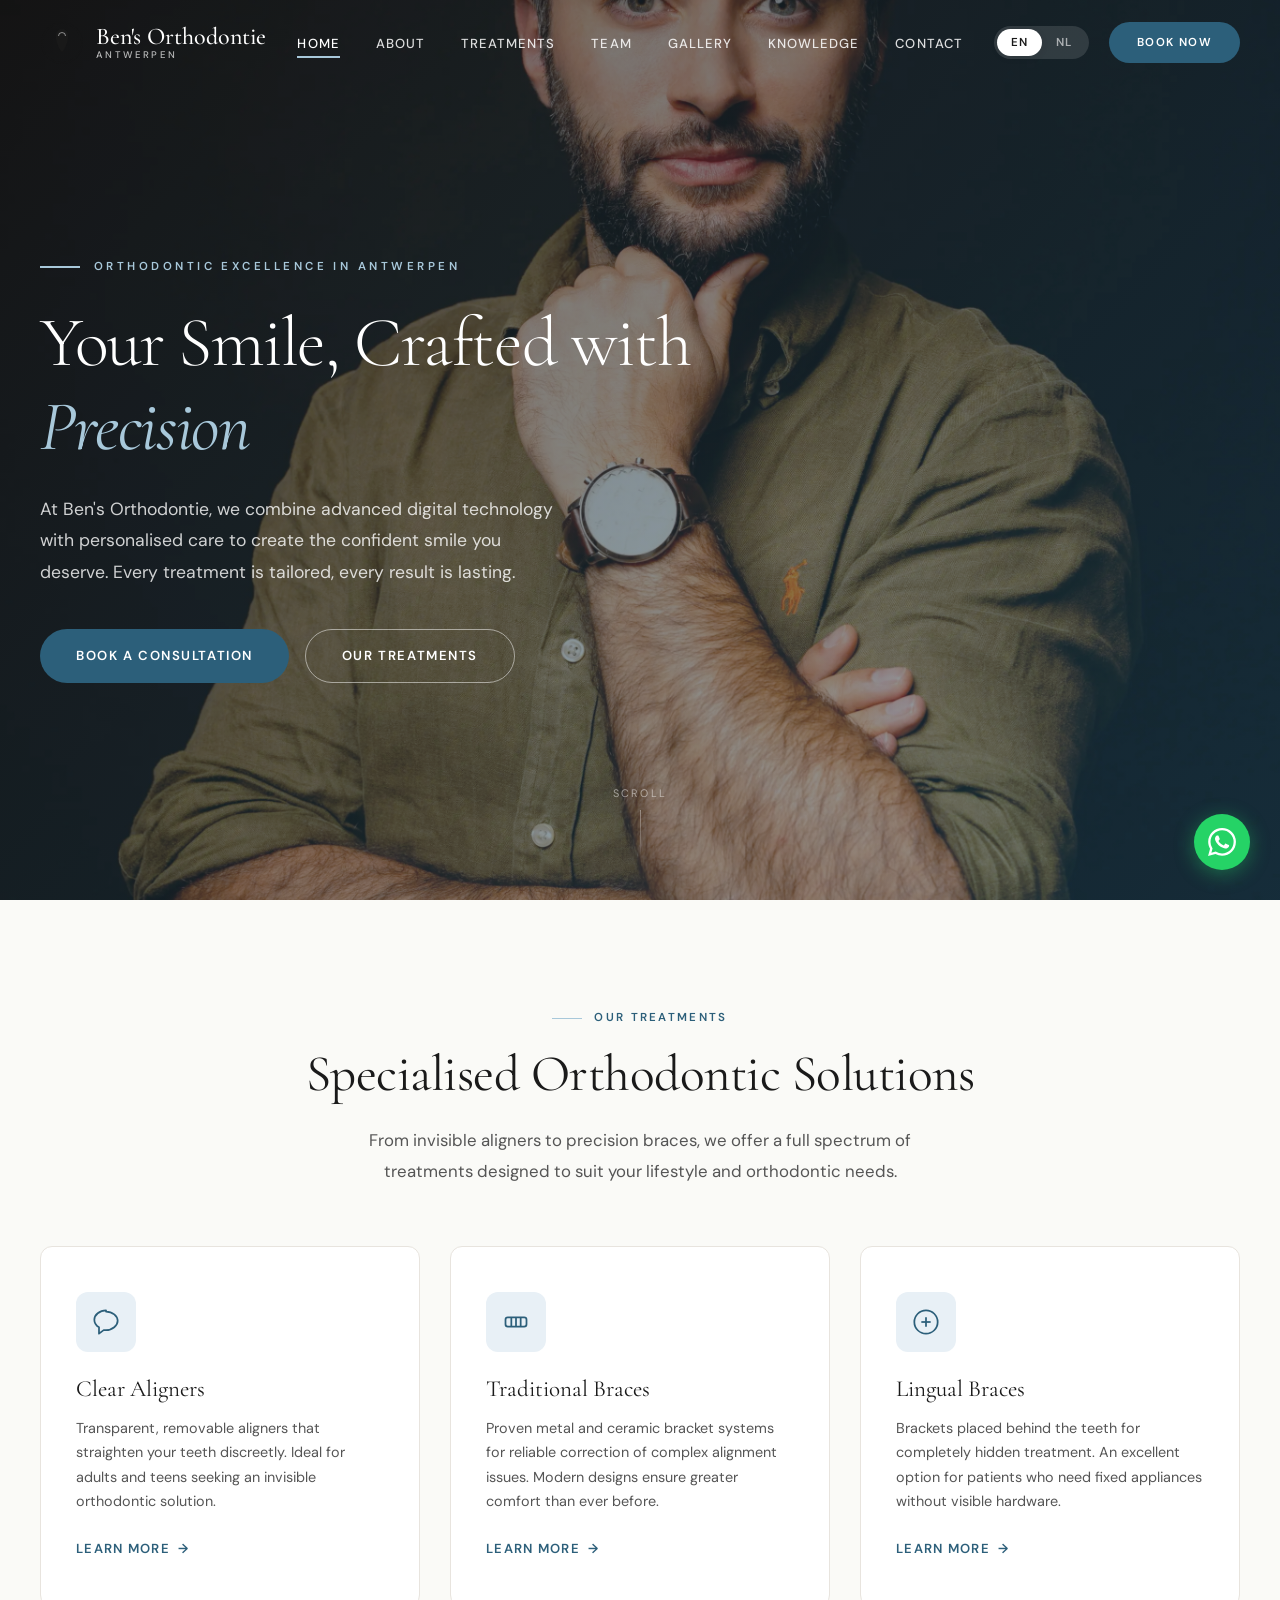
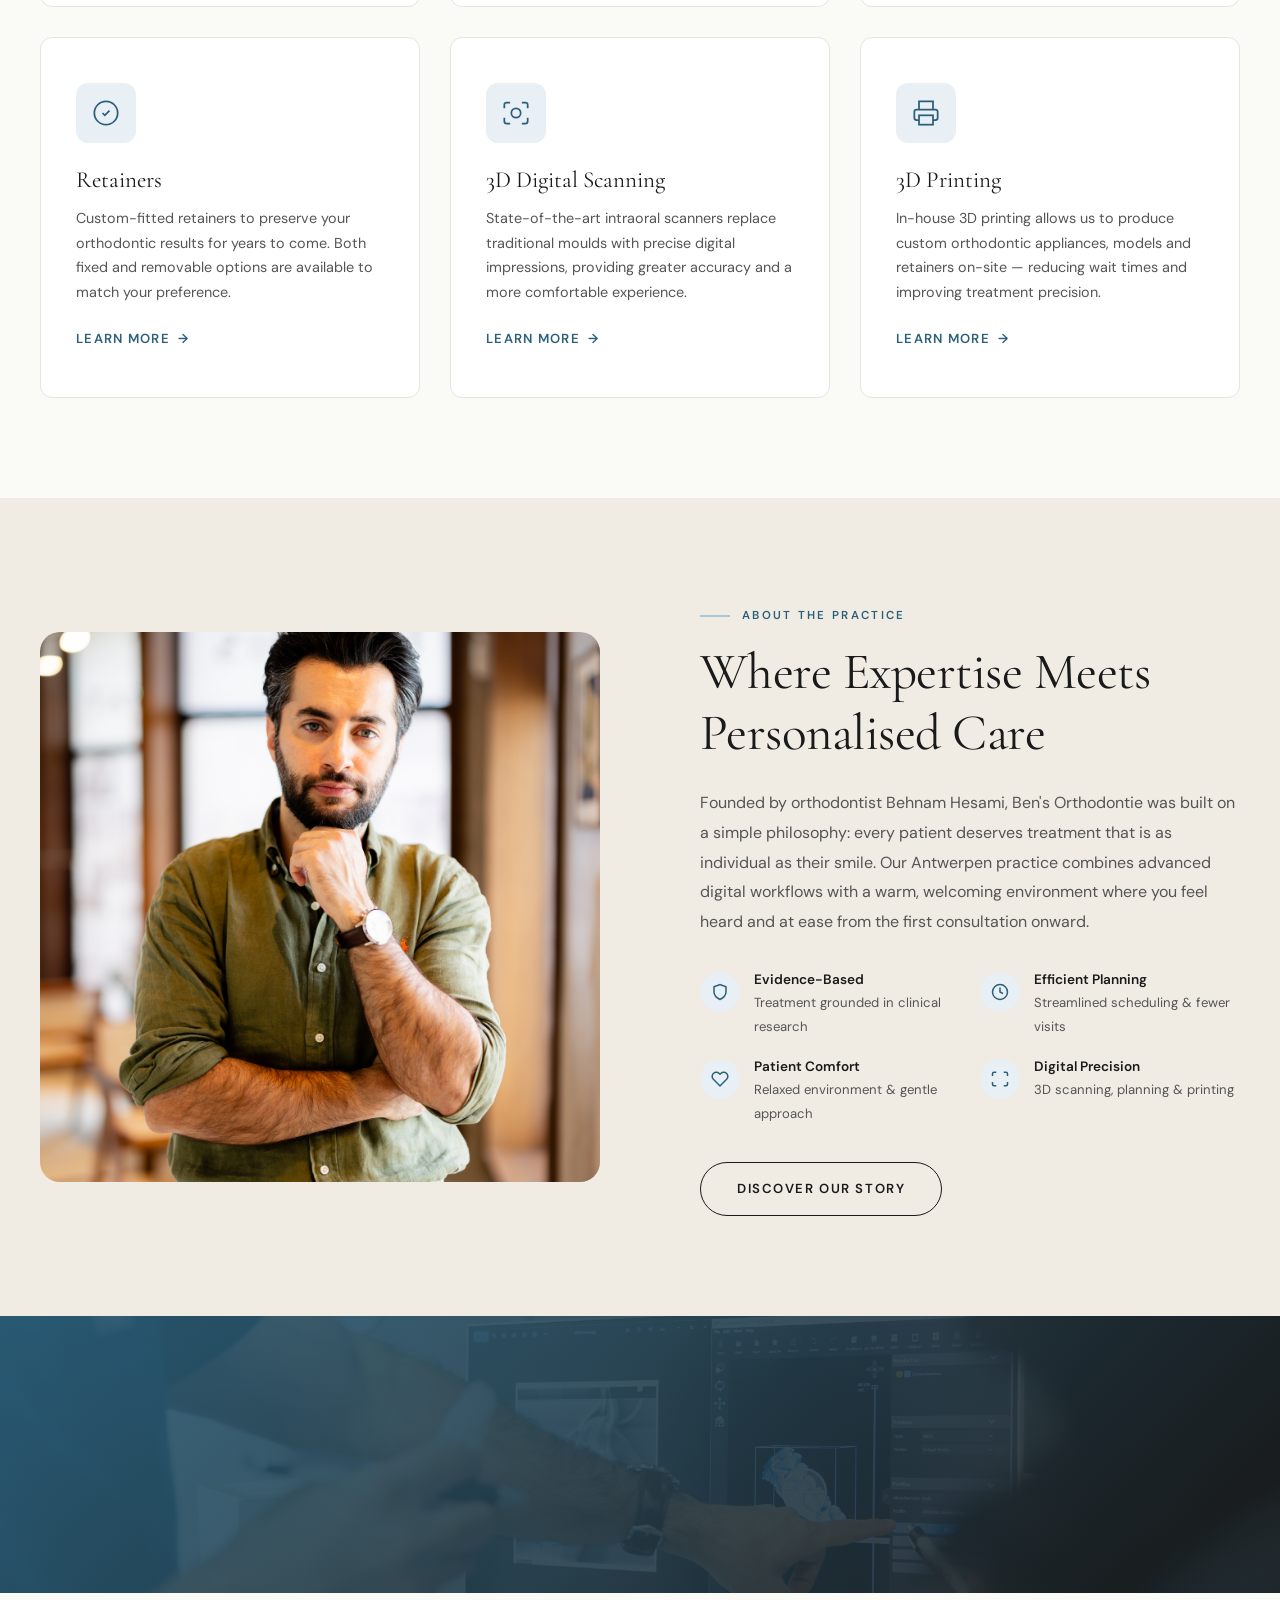
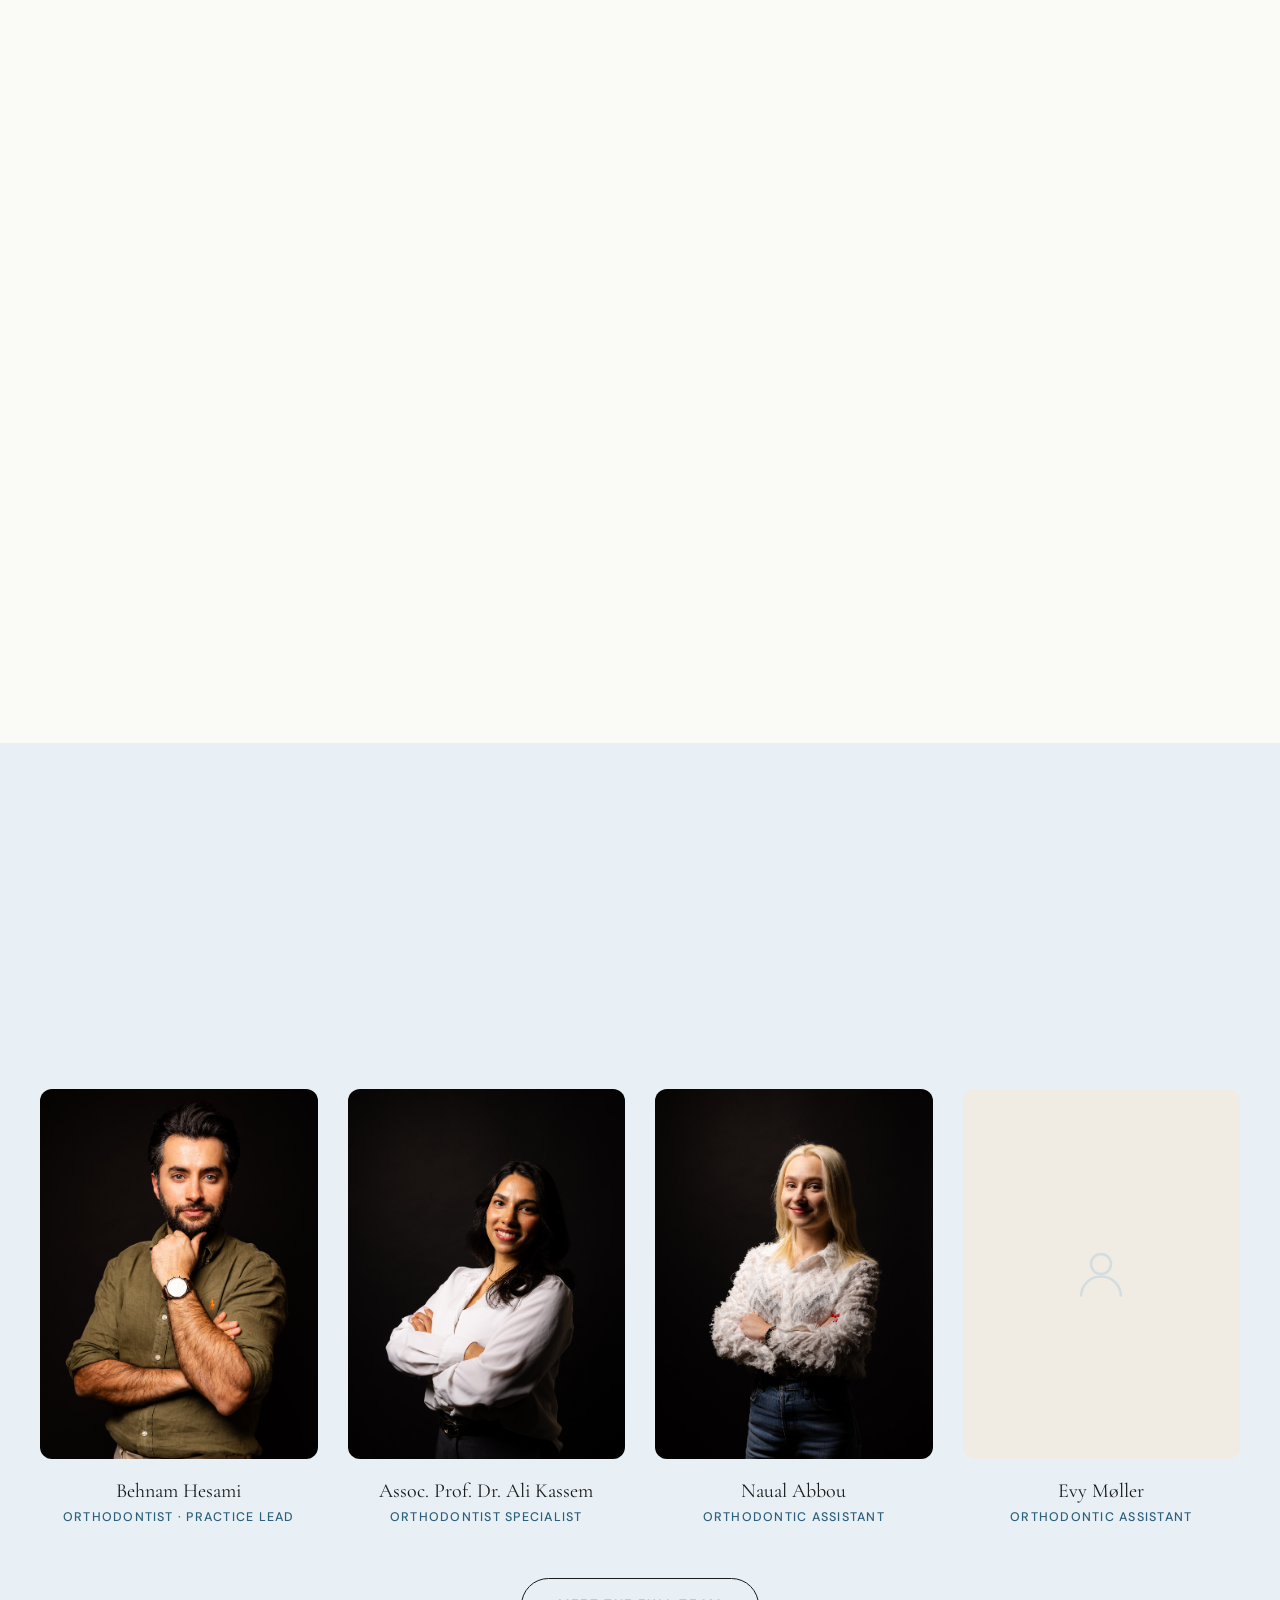
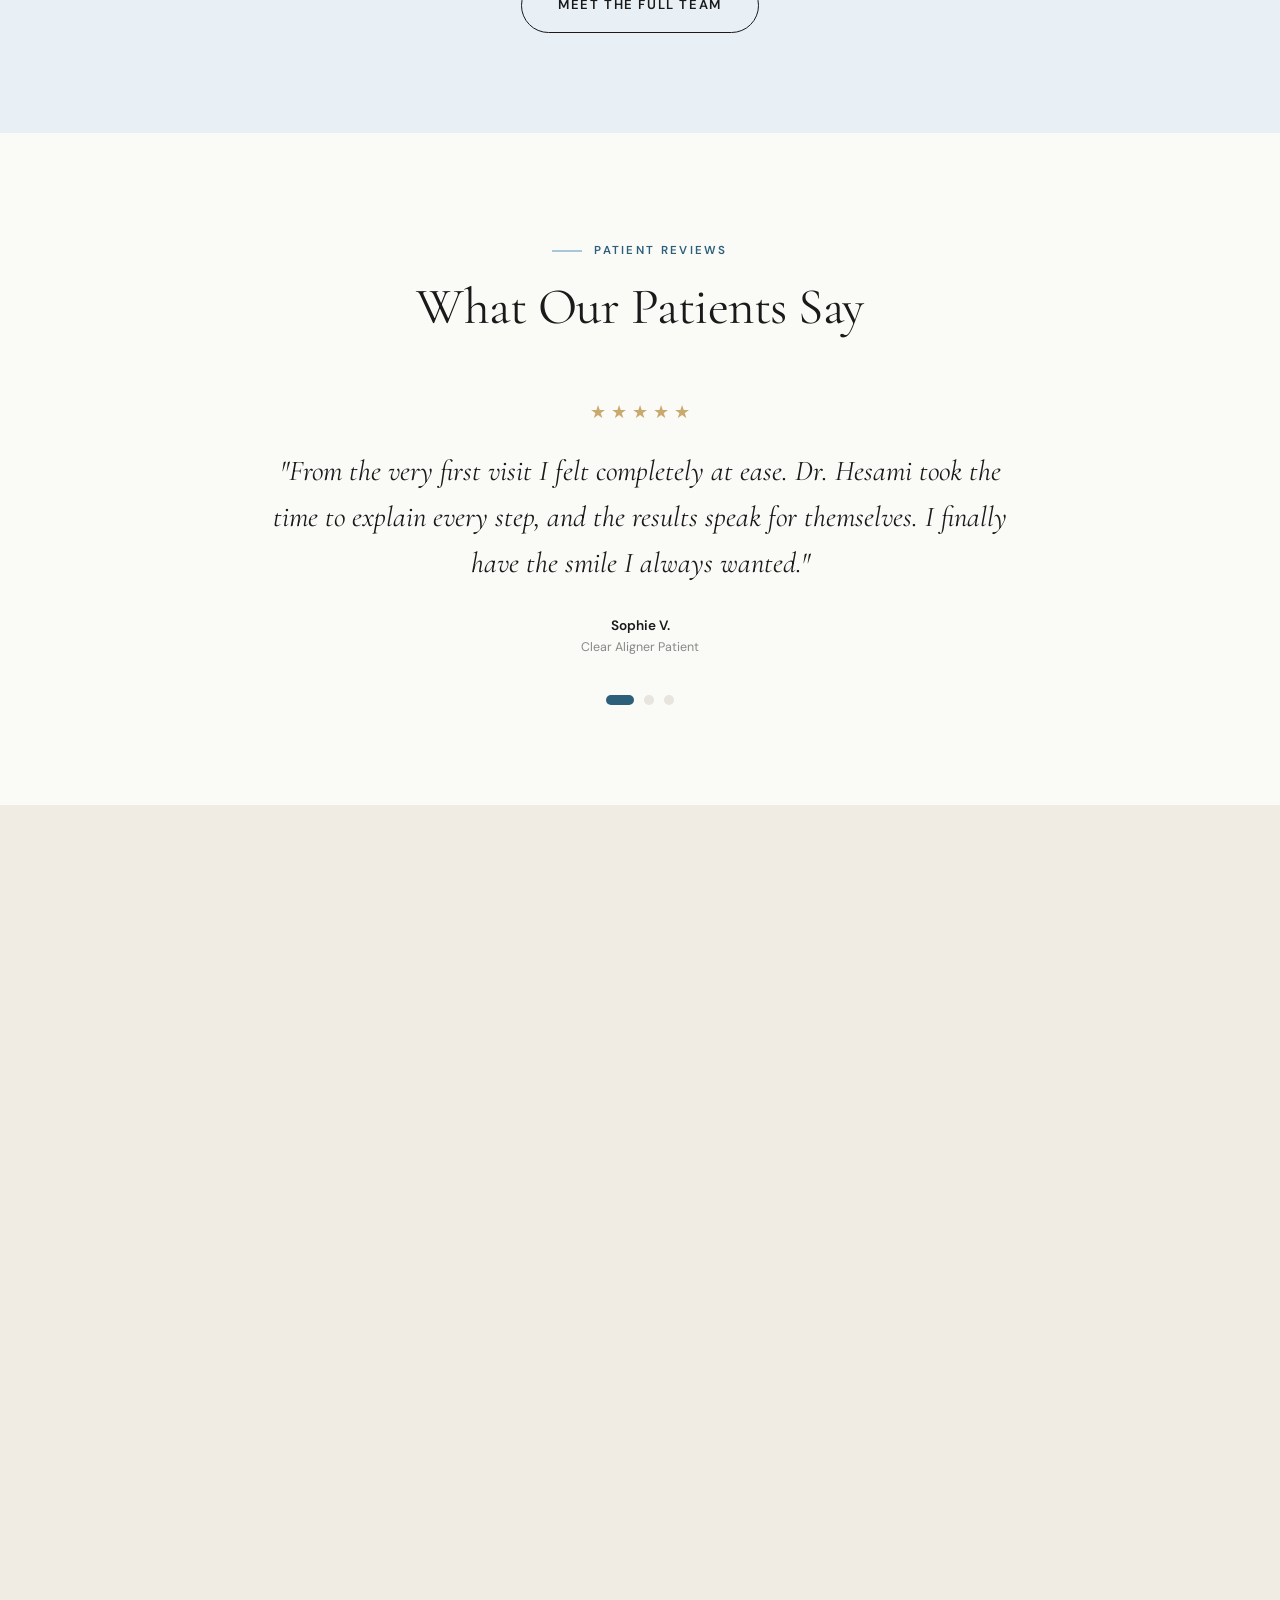
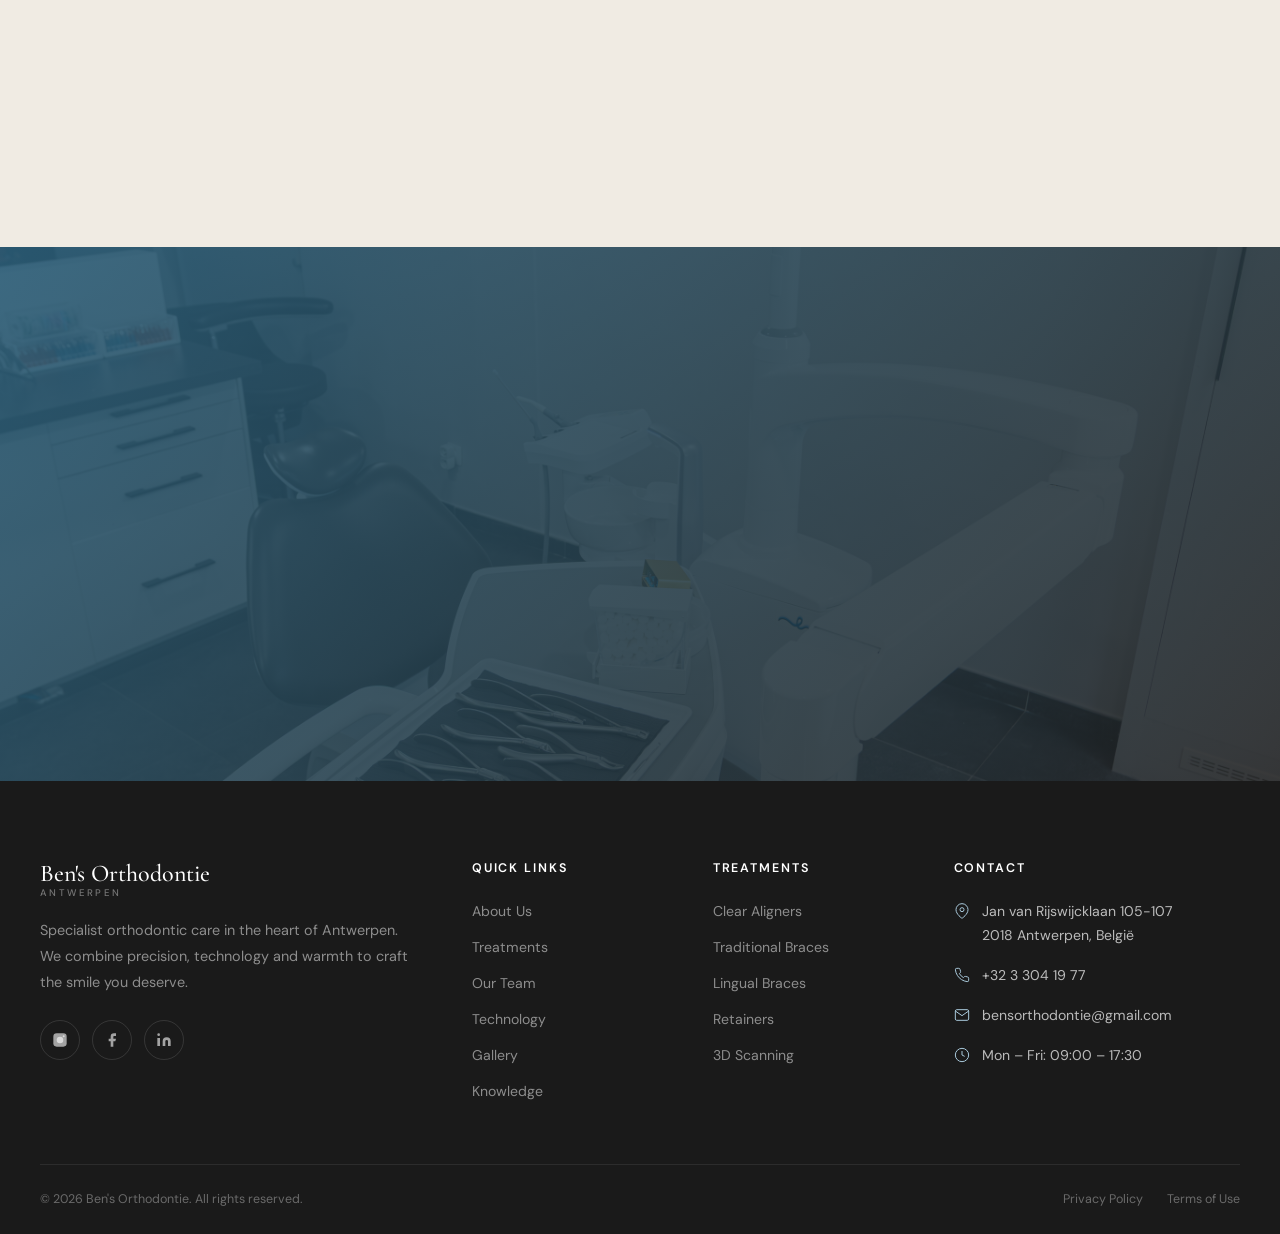
==== index.html @ d79e14c7 "Initial commit: Ben's Orthodontie complete website - 12-page bilingual (EN/NL) orthodontic practice " ====
<!DOCTYPE html>
<html lang="en">
<head>
  <meta charset="UTF-8">
  <meta name="viewport" content="width=device-width, initial-scale=1.0">
  <title>Ben's Orthodontie — Specialist Orthodontic Care in Antwerpen</title>
  <meta name="description" content="Ben's Orthodontie offers expert orthodontic treatment in Antwerpen. Clear aligners, braces, 3D scanning and more by Dr. Behnam Hesami and team.">
  <link rel="stylesheet" href="css/style.css">
  <link rel="icon" type="image/svg+xml" href="data:image/svg+xml,<svg xmlns='http://www.w3.org/2000/svg' viewBox='0 0 32 32'><circle cx='16' cy='16' r='15' fill='%232C5F7A'/><text x='16' y='21' text-anchor='middle' font-size='16' font-family='serif' fill='white'>B</text></svg>">
  <script src="https://identity.netlify.com/v1/netlify-identity-widget.js"></script>
</head>
<body>

  <!-- ═══ NAVIGATION ═══ -->
  <nav class="navbar">
    <div class="container">
      <a href="index.html" class="logo">
        <svg class="logo-icon" viewBox="0 0 44 44" fill="none" xmlns="http://www.w3.org/2000/svg">
          <circle cx="22" cy="22" r="20" stroke="currentColor" stroke-width="1.5" fill="none" opacity="0.3"/>
          <path d="M22 8c-3 0-5.5 2-6 5-.5 3 0 6 1 9s2.5 6 4 8c.3.5.7.7 1 .7s.7-.2 1-.7c1.5-2 3-5 4-8s1.5-6 1-9c-.5-3-3-5-6-5z" fill="currentColor" opacity="0.85"/>
          <path d="M18.5 15a3.5 3.5 0 017 0" stroke="white" stroke-width="1" fill="none" opacity="0.5"/>
        </svg>
        <div class="logo-text">
          <span class="logo-name">Ben's Orthodontie</span>
          <span class="logo-tagline">Antwerpen</span>
        </div>
      </a>

      <ul class="nav-menu">
        <li><a href="index.html" class="nav-link active"><span data-lang-en>Home</span><span data-lang-nl>Home</span></a></li>
        <li><a href="about.html" class="nav-link"><span data-lang-en>About</span><span data-lang-nl>Over Ons</span></a></li>
        <li class="nav-dropdown">
          <a href="treatments.html" class="nav-link dropdown-toggle"><span data-lang-en>Treatments</span><span data-lang-nl>Behandelingen</span></a>
          <div class="nav-dropdown-menu">
            <a href="clear-aligners.html"><span data-lang-en>Clear Aligners</span><span data-lang-nl>Onzichtbare Beugels</span></a>
            <a href="braces.html"><span data-lang-en>Traditional Braces</span><span data-lang-nl>Traditionele Beugels</span></a>
            <a href="treatments.html#retainers"><span data-lang-en>Retainers</span><span data-lang-nl>Retainers</span></a>
            <a href="technology.html"><span data-lang-en>3D Technology</span><span data-lang-nl>3D Technologie</span></a>
          </div>
        </li>
        <li><a href="team.html" class="nav-link"><span data-lang-en>Team</span><span data-lang-nl>Team</span></a></li>
        <li><a href="gallery.html" class="nav-link"><span data-lang-en>Gallery</span><span data-lang-nl>Galerij</span></a></li>
        <li><a href="blog.html" class="nav-link"><span data-lang-en>Knowledge</span><span data-lang-nl>Kennis</span></a></li>
        <li><a href="contact.html" class="nav-link"><span data-lang-en>Contact</span><span data-lang-nl>Contact</span></a></li>
      </ul>

      <div class="nav-actions">
        <div class="lang-switch">
          <button class="lang-btn active" data-lang="en">EN</button>
          <button class="lang-btn" data-lang="nl">NL</button>
        </div>
        <a href="contact.html" class="btn btn-primary nav-cta">
          <span data-lang-en>Book Now</span><span data-lang-nl>Afspraak</span>
        </a>
      </div>

      <button class="menu-toggle" aria-label="Menu">
        <span></span><span></span><span></span>
      </button>
    </div>
  </nav>

  <!-- ═══ HERO ═══ -->
  <section class="hero">
    <div class="hero-bg">
      <img data-photo="home-hero" src="images/hero-reception.jpg" alt="Ben's Orthodontie clinic reception in Antwerpen">
    </div>
    <div class="hero-overlay"></div>
    <div class="container">
      <div class="hero-content">
        <div class="hero-label">
          <span data-lang-en>Orthodontic Excellence in Antwerpen</span>
          <span data-lang-nl>Orthodontische Expertise in Antwerpen</span>
        </div>
        <h1>
          <span data-lang-en>Your Smile, Crafted with <em>Precision</em></span>
          <span data-lang-nl>Uw Glimlach, Vakkundig <em>Vormgegeven</em></span>
        </h1>
        <p class="hero-description">
          <span data-lang-en>At Ben's Orthodontie, we combine advanced digital technology with personalised care to create the confident smile you deserve. Every treatment is tailored, every result is lasting.</span>
          <span data-lang-nl>Bij Ben's Orthodontie combineren we geavanceerde digitale technologie met persoonlijke zorg om de zelfverzekerde glimlach te creëren die u verdient. Elke behandeling is op maat, elk resultaat is blijvend.</span>
        </p>
        <div class="hero-buttons">
          <a href="contact.html" class="btn btn-primary">
            <span data-lang-en>Book a Consultation</span><span data-lang-nl>Maak een Afspraak</span>
          </a>
          <a href="treatments.html" class="btn btn-outline-white">
            <span data-lang-en>Our Treatments</span><span data-lang-nl>Onze Behandelingen</span>
          </a>
        </div>
      </div>
    </div>
    <div class="hero-scroll">
      <span>Scroll</span>
      <div class="hero-scroll-line"></div>
    </div>
  </section>

  <!-- ═══ SERVICES OVERVIEW ═══ -->
  <section class="section">
    <div class="container">
      <div class="section-header reveal">
        <div class="section-label">
          <span data-lang-en>Our Treatments</span><span data-lang-nl>Onze Behandelingen</span>
        </div>
        <h2 class="section-title">
          <span data-lang-en>Specialised Orthodontic Solutions</span>
          <span data-lang-nl>Gespecialiseerde Orthodontische Oplossingen</span>
        </h2>
        <p class="section-subtitle">
          <span data-lang-en>From invisible aligners to precision braces, we offer a full spectrum of treatments designed to suit your lifestyle and orthodontic needs.</span>
          <span data-lang-nl>Van onzichtbare aligners tot precisiebeugels, wij bieden een volledig scala aan behandelingen die passen bij uw levensstijl en orthodontische behoeften.</span>
        </p>
      </div>

      <div class="services-grid">
        <!-- Service 1: Clear Aligners -->
        <a href="clear-aligners.html" class="service-card reveal stagger-1">
          <div class="service-icon">
            <svg viewBox="0 0 24 24"><path d="M12 2C6.48 2 2 6 2 10c0 2.5 1.5 5 4 6.5V22l4-3h2c5.52 0 10-4 10-8s-4.48-8-10-8z" stroke-linecap="round" stroke-linejoin="round"/></svg>
          </div>
          <h4><span data-lang-en>Clear Aligners</span><span data-lang-nl>Onzichtbare Beugels</span></h4>
          <p><span data-lang-en>Transparent, removable aligners that straighten your teeth discreetly. Ideal for adults and teens seeking an invisible orthodontic solution.</span><span data-lang-nl>Transparante, verwijderbare aligners die uw tanden discreet recht zetten. Ideaal voor volwassenen en tieners die een onzichtbare oplossing zoeken.</span></p>
          <span class="btn-link"><span data-lang-en>Learn More</span><span data-lang-nl>Meer Info</span></span>
        </a>

        <!-- Service 2: Traditional Braces -->
        <a href="braces.html" class="service-card reveal stagger-2">
          <div class="service-icon">
            <svg viewBox="0 0 24 24"><rect x="3" y="8" width="18" height="8" rx="2" stroke-linecap="round"/><line x1="8" y1="8" x2="8" y2="16"/><line x1="12" y1="8" x2="12" y2="16"/><line x1="16" y1="8" x2="16" y2="16"/></svg>
          </div>
          <h4><span data-lang-en>Traditional Braces</span><span data-lang-nl>Traditionele Beugels</span></h4>
          <p><span data-lang-en>Proven metal and ceramic bracket systems for reliable correction of complex alignment issues. Modern designs ensure greater comfort than ever before.</span><span data-lang-nl>Bewezen metalen en keramische bracketsystemen voor betrouwbare correctie van complexe standafwijkingen. Moderne ontwerpen zorgen voor meer comfort dan ooit.</span></p>
          <span class="btn-link"><span data-lang-en>Learn More</span><span data-lang-nl>Meer Info</span></span>
        </a>

        <!-- Service 3: Lingual Braces -->
        <div class="service-card reveal stagger-3">
          <div class="service-icon">
            <svg viewBox="0 0 24 24"><path d="M12 22c5.523 0 10-4.477 10-10S17.523 2 12 2 2 6.477 2 12s4.477 10 10 10z"/><path d="M8 12h8"/><path d="M12 8v8"/></svg>
          </div>
          <h4><span data-lang-en>Lingual Braces</span><span data-lang-nl>Linguale Beugels</span></h4>
          <p><span data-lang-en>Brackets placed behind the teeth for completely hidden treatment. An excellent option for patients who need fixed appliances without visible hardware.</span><span data-lang-nl>Brackets aan de binnenkant van de tanden voor een volledig onzichtbare behandeling. Een uitstekende optie voor patiënten die vaste apparatuur willen zonder zichtbare brackets.</span></p>
          <span class="btn-link"><span data-lang-en>Learn More</span><span data-lang-nl>Meer Info</span></span>
        </div>

        <!-- Service 4: Retainers -->
        <div class="service-card reveal stagger-4">
          <div class="service-icon">
            <svg viewBox="0 0 24 24"><path d="M9 12l2 2 4-4"/><circle cx="12" cy="12" r="10"/></svg>
          </div>
          <h4><span data-lang-en>Retainers</span><span data-lang-nl>Retainers</span></h4>
          <p><span data-lang-en>Custom-fitted retainers to preserve your orthodontic results for years to come. Both fixed and removable options are available to match your preference.</span><span data-lang-nl>Op maat gemaakte retainers om uw orthodontische resultaten jarenlang te behouden. Zowel vaste als verwijderbare opties zijn beschikbaar naar uw voorkeur.</span></p>
          <span class="btn-link"><span data-lang-en>Learn More</span><span data-lang-nl>Meer Info</span></span>
        </div>

        <!-- Service 5: 3D Scanning -->
        <a href="technology.html" class="service-card reveal stagger-5">
          <div class="service-icon">
            <svg viewBox="0 0 24 24"><path d="M2 8V5a2 2 0 012-2h3"/><path d="M17 3h3a2 2 0 012 2v3"/><path d="M22 16v3a2 2 0 01-2 2h-3"/><path d="M7 21H4a2 2 0 01-2-2v-3"/><circle cx="12" cy="12" r="4"/></svg>
          </div>
          <h4><span data-lang-en>3D Digital Scanning</span><span data-lang-nl>3D Digitaal Scannen</span></h4>
          <p><span data-lang-en>State-of-the-art intraoral scanners replace traditional moulds with precise digital impressions, providing greater accuracy and a more comfortable experience.</span><span data-lang-nl>Geavanceerde intraorale scanners vervangen traditionele afdrukken door nauwkeurige digitale scans, met meer precisie en een comfortabelere ervaring.</span></p>
          <span class="btn-link"><span data-lang-en>Learn More</span><span data-lang-nl>Meer Info</span></span>
        </a>

        <!-- Service 6: 3D Printing -->
        <a href="technology.html" class="service-card reveal stagger-6">
          <div class="service-icon">
            <svg viewBox="0 0 24 24"><path d="M6 9V2h12v7"/><path d="M6 18H4a2 2 0 01-2-2v-5a2 2 0 012-2h16a2 2 0 012 2v5a2 2 0 01-2 2h-2"/><rect x="6" y="14" width="12" height="8"/></svg>
          </div>
          <h4><span data-lang-en>3D Printing</span><span data-lang-nl>3D Printen</span></h4>
          <p><span data-lang-en>In-house 3D printing allows us to produce custom orthodontic appliances, models and retainers on-site — reducing wait times and improving treatment precision.</span><span data-lang-nl>Met onze eigen 3D-printer produceren wij op maat gemaakte orthodontische apparaten, modellen en retainers ter plaatse — kortere wachttijden en hogere behandelprecisie.</span></p>
          <span class="btn-link"><span data-lang-en>Learn More</span><span data-lang-nl>Meer Info</span></span>
        </a>
      </div>
    </div>
  </section>

  <!-- ═══ ABOUT PREVIEW ═══ -->
  <section class="section section-cream">
    <div class="container">
      <div class="section-split">
        <div class="about-image reveal-left">
          <img src="images/doctor-portrait-clinic.jpg" alt="Dr. Behnam Hesami at Ben's Orthodontie Antwerpen">
          <div class="about-image-accent"></div>
        </div>
        <div class="about-content reveal-right">
          <div class="section-label">
            <span data-lang-en>About the Practice</span><span data-lang-nl>Over de Praktijk</span>
          </div>
          <h2>
            <span data-lang-en>Where Expertise Meets Personalised Care</span>
            <span data-lang-nl>Waar Expertise Samengaat met Persoonlijke Zorg</span>
          </h2>
          <p>
            <span data-lang-en>Founded by orthodontist Behnam Hesami, Ben's Orthodontie was built on a simple philosophy: every patient deserves treatment that is as individual as their smile. Our Antwerpen practice combines advanced digital workflows with a warm, welcoming environment where you feel heard and at ease from the first consultation onward.</span>
            <span data-lang-nl>Opgericht door orthodontist Behnam Hesami, is Ben's Orthodontie gebouwd op een eenvoudige filosofie: elke patiënt verdient een behandeling die net zo uniek is als zijn of haar glimlach. Onze praktijk in Antwerpen combineert geavanceerde digitale workflows met een warme, gastvrije omgeving waar u zich gehoord en op uw gemak voelt vanaf het eerste consult.</span>
          </p>
          <div class="about-features">
            <div class="about-feature">
              <div class="about-feature-icon">
                <svg viewBox="0 0 24 24"><path d="M12 22s8-4 8-10V5l-8-3-8 3v7c0 6 8 10 8 10z"/></svg>
              </div>
              <div>
                <h5><span data-lang-en>Evidence-Based</span><span data-lang-nl>Wetenschappelijk</span></h5>
                <p><span data-lang-en>Treatment grounded in clinical research</span><span data-lang-nl>Behandeling gebaseerd op klinisch onderzoek</span></p>
              </div>
            </div>
            <div class="about-feature">
              <div class="about-feature-icon">
                <svg viewBox="0 0 24 24"><circle cx="12" cy="12" r="10"/><path d="M12 6v6l4 2"/></svg>
              </div>
              <div>
                <h5><span data-lang-en>Efficient Planning</span><span data-lang-nl>Efficiënte Planning</span></h5>
                <p><span data-lang-en>Streamlined scheduling & fewer visits</span><span data-lang-nl>Gestroomlijnde planning & minder bezoeken</span></p>
              </div>
            </div>
            <div class="about-feature">
              <div class="about-feature-icon">
                <svg viewBox="0 0 24 24"><path d="M20.84 4.61a5.5 5.5 0 00-7.78 0L12 5.67l-1.06-1.06a5.5 5.5 0 00-7.78 7.78l1.06 1.06L12 21.23l7.78-7.78 1.06-1.06a5.5 5.5 0 000-7.78z"/></svg>
              </div>
              <div>
                <h5><span data-lang-en>Patient Comfort</span><span data-lang-nl>Patiëntcomfort</span></h5>
                <p><span data-lang-en>Relaxed environment & gentle approach</span><span data-lang-nl>Ontspannen omgeving & zachte aanpak</span></p>
              </div>
            </div>
            <div class="about-feature">
              <div class="about-feature-icon">
                <svg viewBox="0 0 24 24"><path d="M2 8V5a2 2 0 012-2h3"/><path d="M17 3h3a2 2 0 012 2v3"/><path d="M22 16v3a2 2 0 01-2 2h-3"/><path d="M7 21H4a2 2 0 01-2-2v-3"/></svg>
              </div>
              <div>
                <h5><span data-lang-en>Digital Precision</span><span data-lang-nl>Digitale Precisie</span></h5>
                <p><span data-lang-en>3D scanning, planning & printing</span><span data-lang-nl>3D-scanning, planning & printen</span></p>
              </div>
            </div>
          </div>
          <a href="about.html" class="btn btn-secondary">
            <span data-lang-en>Discover Our Story</span><span data-lang-nl>Ontdek Ons Verhaal</span>
          </a>
        </div>
      </div>
    </div>
  </section>

  <!-- ═══ STATS ═══ -->
  <section class="stats-section">
    <div class="stats-bg">
      <img data-photo="home-service-5" src="images/doctor-consulting.jpg" alt="Dr. Hesami consulting with patient">
    </div>
    <div class="stats-overlay"></div>
    <div class="container">
      <div class="stats-grid">
        <div class="stat-item reveal stagger-1">
          <div class="stat-number" data-target="2500" data-suffix="+">0</div>
          <div class="stat-label"><span data-lang-en>Smiles Transformed</span><span data-lang-nl>Glimlachen Getransformeerd</span></div>
        </div>
        <div class="stat-item reveal stagger-2">
          <div class="stat-number" data-target="12" data-suffix="+">0</div>
          <div class="stat-label"><span data-lang-en>Years of Experience</span><span data-lang-nl>Jaar Ervaring</span></div>
        </div>
        <div class="stat-item reveal stagger-3">
          <div class="stat-number" data-target="3">0</div>
          <div class="stat-label"><span data-lang-en>Dedicated Specialists</span><span data-lang-nl>Toegewijde Specialisten</span></div>
        </div>
        <div class="stat-item reveal stagger-4">
          <div class="stat-number" data-target="98" data-suffix="%">0</div>
          <div class="stat-label"><span data-lang-en>Patient Satisfaction</span><span data-lang-nl>Patiënttevredenheid</span></div>
        </div>
      </div>
    </div>
  </section>

  <!-- ═══ TECHNOLOGY PREVIEW ═══ -->
  <section class="section">
    <div class="container">
      <div class="section-split reverse">
        <div class="about-image reveal-right">
          <img data-photo="home-service-6" src="images/equipment-lab.jpg" alt="Advanced orthodontic technology at Ben's Orthodontie">
        </div>
        <div class="about-content reveal-left">
          <div class="section-label">
            <span data-lang-en>Advanced Technology</span><span data-lang-nl>Geavanceerde Technologie</span>
          </div>
          <h2>
            <span data-lang-en>Digital Orthodontics at the Forefront</span>
            <span data-lang-nl>Digitale Orthodontie aan de Voorhoede</span>
          </h2>
          <p>
            <span data-lang-en>Our practice is equipped with the latest in digital orthodontic technology. From high-resolution 3D intraoral scanners that eliminate the need for traditional moulds, to in-house 3D printers that produce custom aligners and appliances — we leverage innovation at every stage of your treatment journey.</span>
            <span data-lang-nl>Onze praktijk is uitgerust met de nieuwste digitale orthodontische technologie. Van hoge-resolutie 3D intraorale scanners die traditionele afdrukken overbodig maken, tot onze eigen 3D-printers die op maat gemaakte aligners en apparaten produceren — wij zetten innovatie in bij elke stap van uw behandeltraject.</span>
          </p>
          <p>
            <span data-lang-en>Digital treatment planning allows us to simulate your results before treatment begins, so you can visualise your future smile with confidence.</span>
            <span data-lang-nl>Digitale behandelplanning stelt ons in staat om uw resultaten te simuleren voordat de behandeling begint, zodat u uw toekomstige glimlach met vertrouwen kunt visualiseren.</span>
          </p>
          <a href="technology.html" class="btn btn-secondary" style="margin-top: 20px;">
            <span data-lang-en>Explore Our Technology</span><span data-lang-nl>Ontdek Onze Technologie</span>
          </a>
        </div>
      </div>
    </div>
  </section>

  <!-- ═══ TEAM PREVIEW ═══ -->
  <section class="section section-blue">
    <div class="container">
      <div class="section-header reveal">
        <div class="section-label">
          <span data-lang-en>Our Team</span><span data-lang-nl>Ons Team</span>
        </div>
        <h2 class="section-title">
          <span data-lang-en>The Faces Behind Your Smile</span>
          <span data-lang-nl>De Gezichten Achter Uw Glimlach</span>
        </h2>
        <p class="section-subtitle">
          <span data-lang-en>A dedicated team of orthodontic professionals committed to delivering the highest standard of care in a warm, welcoming setting.</span>
          <span data-lang-nl>Een toegewijd team van orthodontische professionals dat zich inzet voor de hoogste zorgstandaard in een warme, gastvrije omgeving.</span>
        </p>
      </div>

      <div class="team-grid">
        <div class="team-card reveal stagger-1">
          <div class="team-card-image">
            <img data-photo="home-about" src="images/doctor-portrait-studio.jpg" alt="Dr. Behnam Hesami - Orthodontist">
            <div class="team-card-overlay"></div>
          </div>
          <h4>Behnam Hesami</h4>
          <div class="team-role"><span data-lang-en>Orthodontist · Practice Lead</span><span data-lang-nl>Orthodontist · Praktijkleider</span></div>
        </div>

        <div class="team-card reveal stagger-2">
          <div class="team-card-image">
            <img data-photo="home-team-3" src="images/team-member-1.jpg" alt="Assoc. Prof. Dr. Ali Kassem - Orthodontist Specialist">
            <div class="team-card-overlay"></div>
          </div>
          <h4>Assoc. Prof. Dr. Ali Kassem</h4>
          <div class="team-role"><span data-lang-en>Orthodontist Specialist</span><span data-lang-nl>Orthodontist Specialist</span></div>
        </div>

        <div class="team-card reveal stagger-3">
          <div class="team-card-image">
            <img data-photo="home-team-4" src="images/team-member-2.jpg" alt="Naual Abbou - Orthodontic Assistant">
            <div class="team-card-overlay"></div>
          </div>
          <h4>Naual Abbou</h4>
          <div class="team-role"><span data-lang-en>Orthodontic Assistant</span><span data-lang-nl>Orthodontie-assistente</span></div>
        </div>

        <div class="team-card reveal stagger-4">
          <div class="team-card-image" style="background: var(--bg-cream); display: flex; align-items: center; justify-content: center;">
            <svg viewBox="0 0 24 24" fill="none" stroke="var(--accent-blue)" stroke-width="1" style="width: 60px; height: 60px; opacity: 0.4;"><circle cx="12" cy="8" r="4"/><path d="M20 21a8 8 0 00-16 0"/></svg>
            <div class="team-card-overlay"></div>
          </div>
          <h4>Evy Møller</h4>
          <div class="team-role"><span data-lang-en>Orthodontic Assistant</span><span data-lang-nl>Orthodontie-assistente</span></div>
        </div>
      </div>

      <div style="text-align: center; margin-top: 50px;" class="reveal">
        <a href="team.html" class="btn btn-secondary">
          <span data-lang-en>Meet the Full Team</span><span data-lang-nl>Ontmoet het Volledige Team</span>
        </a>
      </div>
    </div>
  </section>

  <!-- ═══ TESTIMONIALS ═══ -->
  <section class="section">
    <div class="container">
      <div class="section-header reveal">
        <div class="section-label">
          <span data-lang-en>Patient Reviews</span><span data-lang-nl>Patiëntbeoordelingen</span>
        </div>
        <h2 class="section-title">
          <span data-lang-en>What Our Patients Say</span>
          <span data-lang-nl>Wat Onze Patiënten Zeggen</span>
        </h2>
      </div>

      <div class="testimonial-slider reveal">
        <div class="testimonial-track">
          <div class="testimonial-card">
            <div class="testimonial-stars">&#9733; &#9733; &#9733; &#9733; &#9733;</div>
            <blockquote>
              <span data-lang-en>"From the very first visit I felt completely at ease. Dr. Hesami took the time to explain every step, and the results speak for themselves. I finally have the smile I always wanted."</span>
              <span data-lang-nl>"Vanaf het allereerste bezoek voelde ik me volledig op mijn gemak. Dr. Hesami nam de tijd om elke stap uit te leggen en de resultaten spreken voor zich. Ik heb eindelijk de glimlach die ik altijd wilde."</span>
            </blockquote>
            <div class="testimonial-author">Sophie V.</div>
            <div class="testimonial-role"><span data-lang-en>Clear Aligner Patient</span><span data-lang-nl>Onzichtbare Beugel Patiënt</span></div>
          </div>

          <div class="testimonial-card">
            <div class="testimonial-stars">&#9733; &#9733; &#9733; &#9733; &#9733;</div>
            <blockquote>
              <span data-lang-en>"A modern practice with genuinely caring people. My daughter was nervous about getting braces, but the team made her feel so comfortable that she actually looks forward to her appointments."</span>
              <span data-lang-nl>"Een moderne praktijk met oprecht zorgzame mensen. Mijn dochter was zenuwachtig voor haar beugel, maar het team stelde haar zo op haar gemak dat ze nu uitkijkt naar haar afspraken."</span>
            </blockquote>
            <div class="testimonial-author">Koen D.</div>
            <div class="testimonial-role"><span data-lang-en>Parent of Patient</span><span data-lang-nl>Ouder van Patiënt</span></div>
          </div>

          <div class="testimonial-card">
            <div class="testimonial-stars">&#9733; &#9733; &#9733; &#9733; &#9733;</div>
            <blockquote>
              <span data-lang-en>"I was amazed by how quickly I saw progress. The 3D scanning technology meant no messy moulds, and the whole experience was far more comfortable than I expected. Highly recommended."</span>
              <span data-lang-nl>"Ik was verbaasd over hoe snel ik vooruitgang zag. Dankzij de 3D-scantechnologie waren er geen rommelige afdrukken nodig, en de hele ervaring was veel comfortabeler dan verwacht. Sterk aanbevolen."</span>
            </blockquote>
            <div class="testimonial-author">Anisa M.</div>
            <div class="testimonial-role"><span data-lang-en>Braces Patient</span><span data-lang-nl>Beugel Patiënt</span></div>
          </div>
        </div>

        <div class="testimonial-dots">
          <button class="testimonial-dot active"></button>
          <button class="testimonial-dot"></button>
          <button class="testimonial-dot"></button>
        </div>
      </div>
    </div>
  </section>

  <!-- ═══ KNOWLEDGE / BLOG PREVIEW ═══ -->
  <section class="section section-cream">
    <div class="container">
      <div class="section-header reveal">
        <div class="section-label">
          <span data-lang-en>Knowledge Centre</span><span data-lang-nl>Kenniscentrum</span>
        </div>
        <h2 class="section-title">
          <span data-lang-en>Stay Informed About Your Oral Health</span>
          <span data-lang-nl>Blijf Op de Hoogte van Uw Mondgezondheid</span>
        </h2>
      </div>

      <div class="blog-grid">
        <a href="blog.html" class="blog-card reveal stagger-1">
          <div class="blog-card-image">
            <img src="images/doctor-scrubs.jpg" alt="Understanding clear aligners">
          </div>
          <div class="blog-card-content">
            <div class="blog-card-tag"><span data-lang-en>Treatments</span><span data-lang-nl>Behandelingen</span></div>
            <h4><span data-lang-en>Clear Aligners vs Traditional Braces: Making the Right Choice</span><span data-lang-nl>Onzichtbare Aligners vs Traditionele Beugels: De Juiste Keuze Maken</span></h4>
            <p><span data-lang-en>Exploring the key differences between these popular orthodontic options to help you decide which suits your lifestyle best.</span><span data-lang-nl>Een verkenning van de belangrijkste verschillen tussen deze populaire orthodontische opties om u te helpen beslissen welke het beste bij uw levensstijl past.</span></p>
            <div class="blog-card-meta">
              <span>5 min read</span>
            </div>
          </div>
        </a>

        <a href="blog.html" class="blog-card reveal stagger-2">
          <div class="blog-card-image">
            <img src="images/treatment-procedure.jpg" alt="Children's orthodontic care">
          </div>
          <div class="blog-card-content">
            <div class="blog-card-tag"><span data-lang-en>Guidance</span><span data-lang-nl>Advies</span></div>
            <h4><span data-lang-en>When Should Your Child First See an Orthodontist?</span><span data-lang-nl>Wanneer Moet Uw Kind voor het Eerst naar de Orthodontist?</span></h4>
            <p><span data-lang-en>Early assessment can identify potential issues before they become complex. Learn the ideal timing for your child's first orthodontic evaluation.</span><span data-lang-nl>Vroegtijdige beoordeling kan potentiële problemen identificeren voordat ze complex worden. Ontdek het ideale moment voor de eerste orthodontische evaluatie van uw kind.</span></p>
            <div class="blog-card-meta">
              <span>4 min read</span>
            </div>
          </div>
        </a>

        <a href="blog.html" class="blog-card reveal stagger-3">
          <div class="blog-card-image">
            <img src="images/gallery-5.jpg" alt="Digital orthodontics technology">
          </div>
          <div class="blog-card-content">
            <div class="blog-card-tag"><span data-lang-en>Technology</span><span data-lang-nl>Technologie</span></div>
            <h4><span data-lang-en>How 3D Scanning Is Transforming Orthodontic Treatment</span><span data-lang-nl>Hoe 3D-scanning de Orthodontische Behandeling Transformeert</span></h4>
            <p><span data-lang-en>Digital impressions have revolutionised how orthodontists plan and execute treatment. Discover the benefits of going fully digital.</span><span data-lang-nl>Digitale afdrukken hebben een revolutie teweeggebracht in hoe orthodontisten behandelingen plannen en uitvoeren. Ontdek de voordelen van volledig digitaal werken.</span></p>
            <div class="blog-card-meta">
              <span>6 min read</span>
            </div>
          </div>
        </a>
      </div>

      <div style="text-align: center; margin-top: 50px;" class="reveal">
        <a href="blog.html" class="btn btn-secondary">
          <span data-lang-en>View All Articles</span><span data-lang-nl>Bekijk Alle Artikelen</span>
        </a>
      </div>
    </div>
  </section>

  <!-- ═══ CTA SECTION ═══ -->
  <section class="cta-section">
    <div class="cta-bg">
      <img data-photo="home-cta" src="images/clinic-wide.jpg" alt="Ben's Orthodontie clinic">
    </div>
    <div class="cta-overlay"></div>
    <div class="container">
      <div class="cta-content reveal">
        <div class="section-label" style="color: var(--accent-blue); justify-content: center;">
          <span data-lang-en>Ready to Begin?</span><span data-lang-nl>Klaar om te Beginnen?</span>
        </div>
        <h2>
          <span data-lang-en>Take the First Step Towards Your New Smile</span>
          <span data-lang-nl>Zet de Eerste Stap naar Uw Nieuwe Glimlach</span>
        </h2>
        <p>
          <span data-lang-en>Schedule your consultation today and discover how our personalised orthodontic treatments can transform your smile. No referral needed — contact us directly.</span>
          <span data-lang-nl>Plan vandaag nog uw consult en ontdek hoe onze gepersonaliseerde orthodontische behandelingen uw glimlach kunnen transformeren. Geen verwijzing nodig — neem rechtstreeks contact met ons op.</span>
        </p>
        <div style="display: flex; gap: 16px; justify-content: center; flex-wrap: wrap;">
          <a href="contact.html" class="btn btn-white">
            <span data-lang-en>Book a Consultation</span><span data-lang-nl>Maak een Afspraak</span>
          </a>
          <a href="tel:+3233041977" class="btn btn-outline-white">
            +32 3 304 19 77
          </a>
        </div>
      </div>
    </div>
  </section>

  <!-- ═══ FOOTER ═══ -->
  <footer class="footer">
    <div class="container">
      <div class="footer-grid">
        <div class="footer-brand">
          <div class="logo" style="margin-bottom: 0;">
            <div class="logo-text">
              <span class="logo-name">Ben's Orthodontie</span>
              <span class="logo-tagline">Antwerpen</span>
            </div>
          </div>
          <p>
            <span data-lang-en>Specialist orthodontic care in the heart of Antwerpen. We combine precision, technology and warmth to craft the smile you deserve.</span>
            <span data-lang-nl>Gespecialiseerde orthodontische zorg in het hart van Antwerpen. Wij combineren precisie, technologie en warmte om de glimlach te creëren die u verdient.</span>
          </p>
          <div class="footer-social">
            <a href="#" aria-label="Instagram"><svg viewBox="0 0 24 24"><rect x="2" y="2" width="20" height="20" rx="5" ry="5"/><circle cx="12" cy="12" r="5"/><circle cx="17.5" cy="6.5" r="1.5"/></svg></a>
            <a href="#" aria-label="Facebook"><svg viewBox="0 0 24 24"><path d="M18 2h-3a5 5 0 00-5 5v3H7v4h3v8h4v-8h3l1-4h-4V7a1 1 0 011-1h3z"/></svg></a>
            <a href="#" aria-label="LinkedIn"><svg viewBox="0 0 24 24"><path d="M16 8a6 6 0 016 6v7h-4v-7a2 2 0 00-2-2 2 2 0 00-2 2v7h-4v-7a6 6 0 016-6z"/><rect x="2" y="9" width="4" height="12"/><circle cx="4" cy="4" r="2"/></svg></a>
          </div>
        </div>

        <div>
          <h5><span data-lang-en>Quick Links</span><span data-lang-nl>Snelle Links</span></h5>
          <div class="footer-links">
            <a href="about.html"><span data-lang-en>About Us</span><span data-lang-nl>Over Ons</span></a>
            <a href="treatments.html"><span data-lang-en>Treatments</span><span data-lang-nl>Behandelingen</span></a>
            <a href="team.html"><span data-lang-en>Our Team</span><span data-lang-nl>Ons Team</span></a>
            <a href="technology.html"><span data-lang-en>Technology</span><span data-lang-nl>Technologie</span></a>
            <a href="gallery.html"><span data-lang-en>Gallery</span><span data-lang-nl>Galerij</span></a>
            <a href="blog.html"><span data-lang-en>Knowledge</span><span data-lang-nl>Kennis</span></a>
          </div>
        </div>

        <div>
          <h5><span data-lang-en>Treatments</span><span data-lang-nl>Behandelingen</span></h5>
          <div class="footer-links">
            <a href="clear-aligners.html"><span data-lang-en>Clear Aligners</span><span data-lang-nl>Onzichtbare Beugels</span></a>
            <a href="braces.html"><span data-lang-en>Traditional Braces</span><span data-lang-nl>Traditionele Beugels</span></a>
            <a href="treatments.html"><span data-lang-en>Lingual Braces</span><span data-lang-nl>Linguale Beugels</span></a>
            <a href="treatments.html#retainers"><span data-lang-en>Retainers</span><span data-lang-nl>Retainers</span></a>
            <a href="technology.html"><span data-lang-en>3D Scanning</span><span data-lang-nl>3D-scanning</span></a>
          </div>
        </div>

        <div>
          <h5><span data-lang-en>Contact</span><span data-lang-nl>Contact</span></h5>
          <div class="footer-contact-item">
            <svg viewBox="0 0 24 24"><path d="M21 10c0 7-9 13-9 13s-9-6-9-13a9 9 0 0118 0z"/><circle cx="12" cy="10" r="3"/></svg>
            <span>Jan van Rijswijcklaan 105-107<br>2018 Antwerpen, België</span>
          </div>
          <div class="footer-contact-item">
            <svg viewBox="0 0 24 24"><path d="M22 16.92v3a2 2 0 01-2.18 2 19.79 19.79 0 01-8.63-3.07 19.5 19.5 0 01-6-6 19.79 19.79 0 01-3.07-8.67A2 2 0 014.11 2h3a2 2 0 012 1.72c.127.96.361 1.903.7 2.81a2 2 0 01-.45 2.11L8.09 9.91a16 16 0 006 6l1.27-1.27a2 2 0 012.11-.45c.907.339 1.85.573 2.81.7A2 2 0 0122 16.92z"/></svg>
            <a href="tel:+3233041977">+32 3 304 19 77</a>
          </div>
          <div class="footer-contact-item">
            <svg viewBox="0 0 24 24"><path d="M4 4h16c1.1 0 2 .9 2 2v12c0 1.1-.9 2-2 2H4c-1.1 0-2-.9-2-2V6c0-1.1.9-2 2-2z"/><polyline points="22,6 12,13 2,6"/></svg>
            <a href="mailto:bensorthodontie@gmail.com">bensorthodontie@gmail.com</a>
          </div>
          <div class="footer-contact-item">
            <svg viewBox="0 0 24 24"><circle cx="12" cy="12" r="10"/><polyline points="12 6 12 12 16 14"/></svg>
            <span><span data-lang-en>Mon – Fri: 09:00 – 17:30</span><span data-lang-nl>Ma – Vr: 09:00 – 17:30</span></span>
          </div>
        </div>
      </div>

      <div class="footer-bottom">
        <span>&copy; 2026 Ben's Orthodontie. <span data-lang-en>All rights reserved.</span><span data-lang-nl>Alle rechten voorbehouden.</span></span>
        <div class="footer-bottom-links">
          <a href="#"><span data-lang-en>Privacy Policy</span><span data-lang-nl>Privacybeleid</span></a>
          <a href="#"><span data-lang-en>Terms of Use</span><span data-lang-nl>Gebruiksvoorwaarden</span></a>
        </div>
      </div>
    </div>
  </footer>

  <!-- ═══ WHATSAPP FLOAT ═══ -->
  <a href="https://wa.me/3233041977" class="whatsapp-float" target="_blank" aria-label="Contact via WhatsApp">
    <svg viewBox="0 0 24 24"><path d="M17.472 14.382c-.297-.149-1.758-.867-2.03-.967-.273-.099-.471-.148-.67.15-.197.297-.767.966-.94 1.164-.173.199-.347.223-.644.075-.297-.15-1.255-.463-2.39-1.475-.883-.788-1.48-1.761-1.653-2.059-.173-.297-.018-.458.13-.606.134-.133.298-.347.446-.52.149-.174.198-.298.298-.497.099-.198.05-.371-.025-.52-.075-.149-.669-1.612-.916-2.207-.242-.579-.487-.5-.669-.51-.173-.008-.371-.01-.57-.01-.198 0-.52.074-.792.372-.272.297-1.04 1.016-1.04 2.479 0 1.462 1.065 2.875 1.213 3.074.149.198 2.096 3.2 5.077 4.487.709.306 1.262.489 1.694.625.712.227 1.36.195 1.871.118.571-.085 1.758-.719 2.006-1.413.248-.694.248-1.289.173-1.413-.074-.124-.272-.198-.57-.347m-5.421 7.403h-.004a9.87 9.87 0 01-5.031-1.378l-.361-.214-3.741.982.998-3.648-.235-.374a9.86 9.86 0 01-1.51-5.26c.001-5.45 4.436-9.884 9.888-9.884 2.64 0 5.122 1.03 6.988 2.898a9.825 9.825 0 012.893 6.994c-.003 5.45-4.437 9.884-9.885 9.884m8.413-18.297A11.815 11.815 0 0012.05 0C5.495 0 .16 5.335.157 11.892c0 2.096.547 4.142 1.588 5.945L.057 24l6.305-1.654a11.882 11.882 0 005.683 1.448h.005c6.554 0 11.89-5.335 11.893-11.893a11.821 11.821 0 00-3.48-8.413z"/></svg>
  </a>

  <!-- ═══ LIGHTBOX ═══ -->
  <div class="lightbox">
    <button class="lightbox-close">&times;</button>
    <button class="lightbox-nav lightbox-prev">&#8249;</button>
    <button class="lightbox-nav lightbox-next">&#8250;</button>
    <img src="" alt="Gallery image">
  </div>

  <script src="js/photo-config.js"></script><script src="js/main.js"></script>
  <script>if(window.netlifyIdentity){window.netlifyIdentity.on("init",function(u){if(!u){window.netlifyIdentity.on("login",function(){document.location.href="/admin/"})}})}</script>
</body>
</html>
---- css/style.css ----
@import url('https://fonts.googleapis.com/css2?family=Cormorant+Garamond:ital,wght@0,300;0,400;0,500;0,600;0,700;1,300;1,400&family=DM+Sans:ital,wght@0,300;0,400;0,500;0,600;0,700;1,400&display=swap');

:root {
  --bg-primary: #FAFAF7;
  --bg-white: #FFFFFF;
  --bg-cream: #F0EBE3;
  --bg-blue-light: #E8F0F6;
  --bg-dark: #1A1A1A;
  --bg-overlay: rgba(26, 26, 26, 0.55);
  --text-primary: #1A1A1A;
  --text-secondary: #555555;
  --text-light: #888888;
  --text-white: #FFFFFF;
  --accent-warm: #8B6E52;
  --accent-gold: #C9A96E;
  --accent-blue: #A8C8DA;
  --accent-blue-medium: #6A9BB5;
  --accent-blue-dark: #2C5F7A;
  --border-light: #E8E4DE;
  --border-blue: #C5D8E5;
  --shadow-sm: 0 2px 8px rgba(0,0,0,0.06);
  --shadow-md: 0 4px 20px rgba(0,0,0,0.08);
  --shadow-lg: 0 8px 40px rgba(0,0,0,0.12);
  --shadow-xl: 0 16px 60px rgba(0,0,0,0.15);
  --radius-sm: 6px;
  --radius-md: 12px;
  --radius-lg: 20px;
  --radius-xl: 30px;
  --font-heading: 'Cormorant Garamond', Georgia, serif;
  --font-body: 'DM Sans', -apple-system, BlinkMacSystemFont, sans-serif;
  --transition: 0.3s cubic-bezier(0.4, 0, 0.2, 1);
  --transition-slow: 0.6s cubic-bezier(0.4, 0, 0.2, 1);
  --max-width: 1340px;
  --nav-height: 85px;
}

*, *::before, *::after { box-sizing: border-box; margin: 0; padding: 0; }

html {
  scroll-behavior: smooth;
  font-size: 16px;
  -webkit-font-smoothing: antialiased;
  -moz-osx-font-smoothing: grayscale;
}

body {
  font-family: var(--font-body);
  color: var(--text-primary);
  background: var(--bg-primary);
  line-height: 1.7;
  overflow-x: hidden;
}

img { max-width: 100%; height: auto; display: block; }
a { text-decoration: none; color: inherit; transition: var(--transition); }
ul, ol { list-style: none; }
button { border: none; background: none; cursor: pointer; font-family: inherit; }
input, textarea, select { font-family: inherit; font-size: inherit; }

.container {
  width: 100%;
  max-width: var(--max-width);
  margin: 0 auto;
  padding: 0 40px;
}

/* ═══════════════════════════════════════════
   TYPOGRAPHY
   ═══════════════════════════════════════════ */
h1, h2, h3, h4, h5 { font-family: var(--font-heading); font-weight: 400; line-height: 1.2; }

h1 { font-size: clamp(2.8rem, 5.5vw, 4.8rem); letter-spacing: -0.02em; }
h2 { font-size: clamp(2rem, 4vw, 3.2rem); letter-spacing: -0.01em; }
h3 { font-size: clamp(1.5rem, 2.5vw, 2rem); }
h4 { font-size: clamp(1.2rem, 1.8vw, 1.5rem); }
h5 { font-size: 1.1rem; font-family: var(--font-body); font-weight: 600; text-transform: uppercase; letter-spacing: 0.12em; font-size: 0.75rem; }

p { margin-bottom: 1em; color: var(--text-secondary); }
p:last-child { margin-bottom: 0; }

.section-label {
  font-family: var(--font-body);
  font-size: 0.72rem;
  font-weight: 600;
  text-transform: uppercase;
  letter-spacing: 0.2em;
  color: var(--accent-blue-dark);
  margin-bottom: 16px;
  display: inline-flex;
  align-items: center;
  gap: 12px;
}

.section-label::before {
  content: '';
  width: 30px;
  height: 1.5px;
  background: var(--accent-blue);
  display: inline-block;
}

.section-title { margin-bottom: 20px; }
.section-subtitle {
  font-size: 1.05rem;
  color: var(--text-secondary);
  max-width: 600px;
  line-height: 1.8;
}

/* ═══════════════════════════════════════════
   BUTTONS
   ═══════════════════════════════════════════ */
.btn {
  display: inline-flex;
  align-items: center;
  gap: 10px;
  padding: 15px 36px;
  font-size: 0.82rem;
  font-weight: 600;
  text-transform: uppercase;
  letter-spacing: 0.12em;
  border-radius: var(--radius-xl);
  transition: var(--transition);
  position: relative;
  overflow: hidden;
}

.btn-primary {
  background: var(--accent-blue-dark);
  color: var(--text-white);
}
.btn-primary:hover {
  background: #1E4A5F;
  transform: translateY(-2px);
  box-shadow: var(--shadow-md);
}

.btn-secondary {
  background: transparent;
  color: var(--text-primary);
  border: 1.5px solid var(--text-primary);
}
.btn-secondary:hover {
  background: var(--text-primary);
  color: var(--text-white);
  transform: translateY(-2px);
}

.btn-white {
  background: var(--bg-white);
  color: var(--accent-blue-dark);
}
.btn-white:hover {
  background: var(--bg-cream);
  transform: translateY(-2px);
  box-shadow: var(--shadow-md);
}

.btn-outline-white {
  background: transparent;
  color: var(--text-white);
  border: 1.5px solid rgba(255,255,255,0.5);
}
.btn-outline-white:hover {
  background: rgba(255,255,255,0.15);
  border-color: var(--text-white);
}

.btn-link {
  padding: 0;
  font-size: 0.82rem;
  font-weight: 600;
  text-transform: uppercase;
  letter-spacing: 0.1em;
  color: var(--accent-blue-dark);
  display: inline-flex;
  align-items: center;
  gap: 8px;
}
.btn-link::after {
  content: '→';
  transition: var(--transition);
}
.btn-link:hover::after { transform: translateX(4px); }
.btn-link:hover { color: var(--accent-warm); }

/* ═══════════════════════════════════════════
   NAVIGATION
   ═══════════════════════════════════════════ */
.navbar {
  position: fixed;
  top: 0;
  left: 0;
  right: 0;
  height: var(--nav-height);
  z-index: 1000;
  transition: var(--transition);
  background: transparent;
}

.navbar.scrolled {
  background: rgba(255, 255, 255, 0.97);
  backdrop-filter: blur(20px);
  -webkit-backdrop-filter: blur(20px);
  box-shadow: 0 1px 20px rgba(0,0,0,0.06);
  height: 72px;
}

.navbar .container {
  display: flex;
  align-items: center;
  justify-content: space-between;
  height: 100%;
}

.logo {
  display: flex;
  align-items: center;
  gap: 12px;
  z-index: 1001;
}

.logo-icon {
  width: 44px;
  height: 44px;
}

.logo-text {
  display: flex;
  flex-direction: column;
  line-height: 1.1;
}

.logo-name {
  font-family: var(--font-heading);
  font-size: 1.5rem;
  font-weight: 500;
  color: var(--text-white);
  transition: var(--transition);
}

.logo-tagline {
  font-size: 0.6rem;
  font-weight: 500;
  text-transform: uppercase;
  letter-spacing: 0.25em;
  color: rgba(255,255,255,0.7);
  transition: var(--transition);
}

.navbar.scrolled .logo-name { color: var(--text-primary); }
.navbar.scrolled .logo-tagline { color: var(--text-light); }

.nav-menu {
  display: flex;
  align-items: center;
  gap: 36px;
}

.nav-link {
  font-size: 0.82rem;
  font-weight: 500;
  color: rgba(255,255,255,0.85);
  text-transform: uppercase;
  letter-spacing: 0.08em;
  position: relative;
  padding: 4px 0;
  transition: var(--transition);
}

.nav-link::after {
  content: '';
  position: absolute;
  bottom: -2px;
  left: 0;
  width: 0;
  height: 1.5px;
  background: var(--accent-blue);
  transition: var(--transition);
}

.nav-link:hover::after,
.nav-link.active::after { width: 100%; }
.nav-link:hover, .nav-link.active { color: var(--text-white); }

.navbar.scrolled .nav-link { color: var(--text-secondary); }
.navbar.scrolled .nav-link:hover,
.navbar.scrolled .nav-link.active { color: var(--text-primary); }

.nav-dropdown {
  position: relative;
}

.nav-dropdown-menu {
  position: absolute;
  top: calc(100% + 16px);
  left: 50%;
  transform: translateX(-50%) translateY(8px);
  background: var(--bg-white);
  border-radius: var(--radius-md);
  box-shadow: var(--shadow-lg);
  padding: 12px 0;
  min-width: 240px;
  opacity: 0;
  visibility: hidden;
  transition: var(--transition);
  z-index: 100;
}

.nav-dropdown-menu::before {
  content: '';
  position: absolute;
  top: -8px;
  left: 50%;
  transform: translateX(-50%);
  border: 8px solid transparent;
  border-bottom-color: var(--bg-white);
}

.nav-dropdown:hover .nav-dropdown-menu {
  opacity: 1;
  visibility: visible;
  transform: translateX(-50%) translateY(0);
}

.nav-dropdown-menu a {
  display: block;
  padding: 10px 24px;
  font-size: 0.85rem;
  color: var(--text-secondary);
  transition: var(--transition);
}

.nav-dropdown-menu a:hover {
  background: var(--bg-blue-light);
  color: var(--accent-blue-dark);
  padding-left: 30px;
}

.nav-actions {
  display: flex;
  align-items: center;
  gap: 20px;
}

.lang-switch {
  display: flex;
  align-items: center;
  background: rgba(255,255,255,0.12);
  border-radius: var(--radius-xl);
  padding: 3px;
  transition: var(--transition);
}

.navbar.scrolled .lang-switch {
  background: var(--bg-cream);
}

.lang-btn {
  padding: 6px 14px;
  font-size: 0.72rem;
  font-weight: 600;
  text-transform: uppercase;
  letter-spacing: 0.08em;
  border-radius: var(--radius-xl);
  color: rgba(255,255,255,0.6);
  transition: var(--transition);
}

.lang-btn.active {
  background: var(--bg-white);
  color: var(--text-primary);
  box-shadow: var(--shadow-sm);
}

.navbar.scrolled .lang-btn { color: var(--text-light); }
.navbar.scrolled .lang-btn.active { color: var(--text-primary); }

.nav-cta {
  padding: 11px 28px;
  font-size: 0.72rem;
}

.navbar.scrolled .nav-cta {
  background: var(--accent-blue-dark);
  color: var(--text-white);
}

/* Mobile Menu */
.menu-toggle {
  display: none;
  flex-direction: column;
  gap: 5px;
  z-index: 1001;
  padding: 8px;
}

.menu-toggle span {
  width: 24px;
  height: 2px;
  background: var(--text-white);
  transition: var(--transition);
  border-radius: 2px;
}

.navbar.scrolled .menu-toggle span { background: var(--text-primary); }

.menu-toggle.active span:nth-child(1) { transform: rotate(45deg) translate(5px, 5px); }
.menu-toggle.active span:nth-child(2) { opacity: 0; }
.menu-toggle.active span:nth-child(3) { transform: rotate(-45deg) translate(5px, -5px); }

/* ═══════════════════════════════════════════
   HERO
   ═══════════════════════════════════════════ */
.hero {
  position: relative;
  height: 100vh;
  min-height: 700px;
  display: flex;
  align-items: center;
  overflow: hidden;
}

.hero-bg {
  position: absolute;
  inset: 0;
  z-index: -2;
}

.hero-bg img {
  width: 100%;
  height: 100%;
  object-fit: cover;
  transform: scale(1.05);
  transition: transform 8s ease;
}

.hero.loaded .hero-bg img { transform: scale(1); }

.hero-overlay {
  position: absolute;
  inset: 0;
  background: linear-gradient(135deg, rgba(26,26,26,0.65) 0%, rgba(44,95,122,0.45) 100%);
  z-index: -1;
}

.hero-content {
  max-width: 750px;
  color: var(--text-white);
  padding-top: 40px;
}

.hero-label {
  font-size: 0.72rem;
  font-weight: 600;
  text-transform: uppercase;
  letter-spacing: 0.3em;
  color: var(--accent-blue);
  margin-bottom: 24px;
  display: flex;
  align-items: center;
  gap: 14px;
}

.hero-label::before {
  content: '';
  width: 40px;
  height: 1.5px;
  background: var(--accent-blue);
}

.hero h1 {
  color: var(--text-white);
  margin-bottom: 24px;
  font-weight: 300;
}

.hero h1 em {
  font-style: italic;
  font-weight: 400;
  color: var(--accent-blue);
}

.hero-description {
  font-size: 1.1rem;
  color: rgba(255,255,255,0.8);
  max-width: 520px;
  margin-bottom: 40px;
  line-height: 1.8;
}

.hero-buttons { display: flex; gap: 16px; flex-wrap: wrap; }

.hero-scroll {
  position: absolute;
  bottom: 40px;
  left: 50%;
  transform: translateX(-50%);
  display: flex;
  flex-direction: column;
  align-items: center;
  gap: 8px;
  color: rgba(255,255,255,0.5);
  font-size: 0.68rem;
  text-transform: uppercase;
  letter-spacing: 0.2em;
  animation: float 3s ease-in-out infinite;
}

.hero-scroll-line {
  width: 1px;
  height: 50px;
  background: linear-gradient(to bottom, rgba(255,255,255,0.4), transparent);
}

@keyframes float {
  0%, 100% { transform: translateX(-50%) translateY(0); }
  50% { transform: translateX(-50%) translateY(8px); }
}

/* ═══════════════════════════════════════════
   PAGE HERO (interior pages)
   ═══════════════════════════════════════════ */
.page-hero {
  position: relative;
  height: 50vh;
  min-height: 400px;
  display: flex;
  align-items: flex-end;
  padding-bottom: 60px;
  overflow: hidden;
}

.page-hero .hero-bg { position: absolute; inset: 0; z-index: -2; }
.page-hero .hero-bg img { width: 100%; height: 100%; object-fit: cover; }
.page-hero .hero-overlay {
  position: absolute;
  inset: 0;
  background: linear-gradient(to top, rgba(26,26,26,0.75), rgba(26,26,26,0.2));
  z-index: -1;
}

.page-hero-content { color: var(--text-white); }
.page-hero-content .section-label { color: var(--accent-blue); }
.page-hero-content .section-label::before { background: var(--accent-blue); }
.page-hero-content h1 { color: var(--text-white); margin-bottom: 12px; }
.page-hero-content p { color: rgba(255,255,255,0.75); font-size: 1.1rem; max-width: 550px; }

.breadcrumb {
  display: flex;
  gap: 8px;
  font-size: 0.78rem;
  color: rgba(255,255,255,0.5);
  margin-bottom: 20px;
}
.breadcrumb a:hover { color: var(--accent-blue); }
.breadcrumb span { color: rgba(255,255,255,0.3); }

/* ═══════════════════════════════════════════
   SECTIONS
   ═══════════════════════════════════════════ */
.section { padding: 100px 0; }
.section-sm { padding: 70px 0; }
.section-lg { padding: 140px 0; }
.section-cream { background: var(--bg-cream); }
.section-blue { background: var(--bg-blue-light); }
.section-dark { background: var(--bg-dark); }
.section-dark h2, .section-dark h3, .section-dark h4 { color: var(--text-white); }
.section-dark p { color: rgba(255,255,255,0.65); }
.section-dark .section-label { color: var(--accent-blue); }

.section-header {
  text-align: center;
  max-width: 700px;
  margin: 0 auto 60px;
}

.section-header .section-subtitle { margin: 0 auto; }

.section-split {
  display: grid;
  grid-template-columns: 1fr 1fr;
  gap: 80px;
  align-items: center;
}

.section-split.reverse { direction: rtl; }
.section-split.reverse > * { direction: ltr; }

/* ═══════════════════════════════════════════
   SERVICES / TREATMENT CARDS
   ═══════════════════════════════════════════ */
.services-grid {
  display: grid;
  grid-template-columns: repeat(3, 1fr);
  gap: 30px;
}

.service-card {
  background: var(--bg-white);
  border-radius: var(--radius-md);
  padding: 45px 35px;
  transition: var(--transition);
  position: relative;
  overflow: hidden;
  border: 1px solid var(--border-light);
}

.service-card::before {
  content: '';
  position: absolute;
  top: 0;
  left: 0;
  right: 0;
  height: 3px;
  background: linear-gradient(90deg, var(--accent-blue), var(--accent-blue-dark));
  transform: scaleX(0);
  transform-origin: left;
  transition: var(--transition);
}

.service-card:hover {
  transform: translateY(-6px);
  box-shadow: var(--shadow-lg);
  border-color: transparent;
}

.service-card:hover::before { transform: scaleX(1); }

.service-icon {
  width: 60px;
  height: 60px;
  border-radius: var(--radius-md);
  background: var(--bg-blue-light);
  display: flex;
  align-items: center;
  justify-content: center;
  margin-bottom: 24px;
  transition: var(--transition);
}

.service-card:hover .service-icon { background: var(--accent-blue-dark); }
.service-card:hover .service-icon svg { stroke: white; }

.service-icon svg {
  width: 28px;
  height: 28px;
  stroke: var(--accent-blue-dark);
  fill: none;
  stroke-width: 1.5;
  transition: var(--transition);
}

.service-card h4 { margin-bottom: 12px; }
.service-card p { font-size: 0.9rem; margin-bottom: 20px; }

/* ═══════════════════════════════════════════
   STATS / NUMBERS
   ═══════════════════════════════════════════ */
.stats-section {
  position: relative;
  padding: 80px 0;
  overflow: hidden;
}

.stats-bg {
  position: absolute;
  inset: 0;
  z-index: -2;
}

.stats-bg img {
  width: 100%;
  height: 100%;
  object-fit: cover;
}

.stats-overlay {
  position: absolute;
  inset: 0;
  background: linear-gradient(135deg, rgba(44,95,122,0.92) 0%, rgba(26,26,26,0.88) 100%);
  z-index: -1;
}

.stats-grid {
  display: grid;
  grid-template-columns: repeat(4, 1fr);
  gap: 40px;
  text-align: center;
}

.stat-item { color: var(--text-white); }

.stat-number {
  font-family: var(--font-heading);
  font-size: clamp(2.5rem, 4vw, 3.8rem);
  font-weight: 300;
  margin-bottom: 8px;
  color: var(--accent-blue);
}

.stat-label {
  font-size: 0.8rem;
  text-transform: uppercase;
  letter-spacing: 0.15em;
  color: rgba(255,255,255,0.7);
}

/* ═══════════════════════════════════════════
   ABOUT PREVIEW
   ═══════════════════════════════════════════ */
.about-image {
  position: relative;
  border-radius: var(--radius-lg);
  overflow: hidden;
}

.about-image img {
  width: 100%;
  height: 550px;
  object-fit: cover;
  transition: transform 0.6s ease;
}

.about-image:hover img { transform: scale(1.03); }

.about-image-accent {
  position: absolute;
  bottom: -20px;
  right: -20px;
  width: 180px;
  height: 180px;
  border-radius: var(--radius-lg);
  background: var(--accent-blue);
  opacity: 0.2;
  z-index: -1;
}

.about-content { padding-left: 20px; }
.about-content h2 { margin-bottom: 24px; }
.about-content p { font-size: 1rem; line-height: 1.85; }

.about-features {
  display: grid;
  grid-template-columns: 1fr 1fr;
  gap: 20px;
  margin-top: 36px;
  margin-bottom: 36px;
}

.about-feature {
  display: flex;
  gap: 14px;
  align-items: flex-start;
}

.about-feature-icon {
  width: 40px;
  height: 40px;
  min-width: 40px;
  border-radius: 50%;
  background: var(--bg-blue-light);
  display: flex;
  align-items: center;
  justify-content: center;
}

.about-feature-icon svg {
  width: 18px;
  height: 18px;
  stroke: var(--accent-blue-dark);
  fill: none;
  stroke-width: 2;
}

.about-feature h5 {
  font-size: 0.85rem;
  text-transform: none;
  letter-spacing: 0;
  margin-bottom: 2px;
}

.about-feature p { font-size: 0.82rem; margin: 0; }

/* ═══════════════════════════════════════════
   TEAM
   ═══════════════════════════════════════════ */
.team-grid {
  display: grid;
  grid-template-columns: repeat(auto-fit, minmax(240px, 1fr));
  gap: 30px;
}

.team-card {
  text-align: center;
  transition: var(--transition);
}

.team-card:hover { transform: translateY(-4px); }

.team-card-image {
  width: 100%;
  aspect-ratio: 3/4;
  border-radius: var(--radius-md);
  overflow: hidden;
  margin-bottom: 20px;
  position: relative;
}

.team-card-image img {
  width: 100%;
  height: 100%;
  object-fit: cover;
  transition: transform 0.6s ease;
}

.team-card:hover .team-card-image img { transform: scale(1.05); }

.team-card-overlay {
  position: absolute;
  inset: 0;
  background: linear-gradient(to top, rgba(44,95,122,0.6), transparent 50%);
  opacity: 0;
  transition: var(--transition);
}

.team-card:hover .team-card-overlay { opacity: 1; }

.team-card h4 { margin-bottom: 4px; font-size: 1.25rem; }
.team-card .team-role {
  font-size: 0.78rem;
  text-transform: uppercase;
  letter-spacing: 0.1em;
  color: var(--accent-blue-dark);
  font-weight: 500;
}

/* Team Feature (larger layout) */
.team-feature {
  display: grid;
  grid-template-columns: 1fr 1fr;
  gap: 80px;
  align-items: center;
  margin-bottom: 80px;
}

.team-feature-image {
  border-radius: var(--radius-lg);
  overflow: hidden;
  aspect-ratio: 3/4;
}

.team-feature-image img {
  width: 100%;
  height: 100%;
  object-fit: cover;
}

.team-feature-content h3 { margin-bottom: 20px; }
.team-feature-content p { font-size: 1rem; line-height: 1.85; }

.team-credentials {
  display: flex;
  flex-direction: column;
  gap: 12px;
  margin-top: 28px;
  padding-top: 28px;
  border-top: 1px solid var(--border-light);
}

.team-credential {
  display: flex;
  align-items: center;
  gap: 12px;
  font-size: 0.9rem;
}

.team-credential svg {
  width: 18px;
  height: 18px;
  stroke: var(--accent-blue-dark);
  fill: none;
  stroke-width: 2;
  min-width: 18px;
}

/* ═══════════════════════════════════════════
   GALLERY
   ═══════════════════════════════════════════ */
.gallery-grid {
  display: grid;
  grid-template-columns: repeat(4, 1fr);
  gap: 8px;
}

.gallery-item {
  position: relative;
  overflow: hidden;
  border-radius: var(--radius-sm);
  aspect-ratio: 1;
  cursor: pointer;
}

.gallery-item.wide { grid-column: span 2; aspect-ratio: 2/1; }
.gallery-item.tall { grid-row: span 2; aspect-ratio: 1/2; }
.gallery-item.featured { grid-column: span 2; grid-row: span 2; aspect-ratio: 1; }

.gallery-item img {
  width: 100%;
  height: 100%;
  object-fit: cover;
  transition: transform 0.6s ease;
}

.gallery-item:hover img { transform: scale(1.08); }

.gallery-item-overlay {
  position: absolute;
  inset: 0;
  background: rgba(44,95,122,0.4);
  display: flex;
  align-items: center;
  justify-content: center;
  opacity: 0;
  transition: var(--transition);
}

.gallery-item:hover .gallery-item-overlay { opacity: 1; }

.gallery-item-overlay svg {
  width: 32px;
  height: 32px;
  stroke: white;
  fill: none;
  stroke-width: 1.5;
}

/* Lightbox */
.lightbox {
  position: fixed;
  inset: 0;
  background: rgba(0,0,0,0.95);
  z-index: 2000;
  display: flex;
  align-items: center;
  justify-content: center;
  opacity: 0;
  visibility: hidden;
  transition: var(--transition);
}

.lightbox.active { opacity: 1; visibility: visible; }

.lightbox img {
  max-width: 90%;
  max-height: 90vh;
  object-fit: contain;
  border-radius: var(--radius-sm);
}

.lightbox-close {
  position: absolute;
  top: 30px;
  right: 30px;
  width: 50px;
  height: 50px;
  display: flex;
  align-items: center;
  justify-content: center;
  color: white;
  font-size: 1.5rem;
  border-radius: 50%;
  background: rgba(255,255,255,0.1);
  transition: var(--transition);
}

.lightbox-close:hover { background: rgba(255,255,255,0.2); }

.lightbox-nav {
  position: absolute;
  top: 50%;
  transform: translateY(-50%);
  width: 50px;
  height: 50px;
  display: flex;
  align-items: center;
  justify-content: center;
  color: white;
  font-size: 1.3rem;
  border-radius: 50%;
  background: rgba(255,255,255,0.1);
  transition: var(--transition);
}

.lightbox-nav:hover { background: rgba(255,255,255,0.2); }
.lightbox-prev { left: 30px; }
.lightbox-next { right: 30px; }

/* ═══════════════════════════════════════════
   FAQ ACCORDION
   ═══════════════════════════════════════════ */
.faq-list { max-width: 800px; margin: 0 auto; }

.faq-item {
  border-bottom: 1px solid var(--border-light);
  padding: 0;
}

.faq-question {
  width: 100%;
  display: flex;
  justify-content: space-between;
  align-items: center;
  padding: 28px 0;
  font-size: 1.1rem;
  font-family: var(--font-heading);
  font-weight: 500;
  text-align: left;
  color: var(--text-primary);
  transition: var(--transition);
}

.faq-question:hover { color: var(--accent-blue-dark); }

.faq-icon {
  width: 32px;
  height: 32px;
  min-width: 32px;
  border-radius: 50%;
  border: 1.5px solid var(--border-light);
  display: flex;
  align-items: center;
  justify-content: center;
  transition: var(--transition);
  font-size: 1.2rem;
  color: var(--text-light);
}

.faq-item.active .faq-icon {
  background: var(--accent-blue-dark);
  border-color: var(--accent-blue-dark);
  color: white;
  transform: rotate(45deg);
}

.faq-answer {
  max-height: 0;
  overflow: hidden;
  transition: max-height 0.4s ease, padding 0.4s ease;
}

.faq-item.active .faq-answer { max-height: 300px; }

.faq-answer-inner {
  padding-bottom: 28px;
  color: var(--text-secondary);
  line-height: 1.8;
  font-size: 0.95rem;
}

/* ═══════════════════════════════════════════
   BLOG / KNOWLEDGE CARDS
   ═══════════════════════════════════════════ */
.blog-grid {
  display: grid;
  grid-template-columns: repeat(3, 1fr);
  gap: 30px;
}

.blog-card {
  background: var(--bg-white);
  border-radius: var(--radius-md);
  overflow: hidden;
  transition: var(--transition);
  border: 1px solid var(--border-light);
}

.blog-card:hover {
  transform: translateY(-5px);
  box-shadow: var(--shadow-lg);
  border-color: transparent;
}

.blog-card-image {
  width: 100%;
  height: 220px;
  overflow: hidden;
}

.blog-card-image img {
  width: 100%;
  height: 100%;
  object-fit: cover;
  transition: transform 0.6s ease;
}

.blog-card:hover .blog-card-image img { transform: scale(1.06); }

.blog-card-content { padding: 28px; }

.blog-card-tag {
  font-size: 0.68rem;
  font-weight: 600;
  text-transform: uppercase;
  letter-spacing: 0.12em;
  color: var(--accent-blue-dark);
  margin-bottom: 12px;
  display: inline-block;
}

.blog-card h4 { margin-bottom: 10px; font-size: 1.2rem; line-height: 1.4; }
.blog-card p { font-size: 0.88rem; line-height: 1.7; margin-bottom: 16px; }

.blog-card-meta {
  display: flex;
  align-items: center;
  gap: 16px;
  font-size: 0.78rem;
  color: var(--text-light);
}

/* ═══════════════════════════════════════════
   CONTACT
   ═══════════════════════════════════════════ */
.contact-grid {
  display: grid;
  grid-template-columns: 1fr 1fr;
  gap: 60px;
}

.contact-info-cards {
  display: flex;
  flex-direction: column;
  gap: 24px;
}

.contact-info-card {
  display: flex;
  gap: 20px;
  align-items: flex-start;
  padding: 28px;
  background: var(--bg-white);
  border-radius: var(--radius-md);
  border: 1px solid var(--border-light);
  transition: var(--transition);
}

.contact-info-card:hover {
  border-color: var(--accent-blue);
  box-shadow: var(--shadow-sm);
}

.contact-info-icon {
  width: 50px;
  height: 50px;
  min-width: 50px;
  border-radius: var(--radius-md);
  background: var(--bg-blue-light);
  display: flex;
  align-items: center;
  justify-content: center;
}

.contact-info-icon svg {
  width: 22px;
  height: 22px;
  stroke: var(--accent-blue-dark);
  fill: none;
  stroke-width: 1.5;
}

.contact-info-card h5 {
  font-size: 0.9rem;
  text-transform: none;
  letter-spacing: 0;
  margin-bottom: 4px;
}

.contact-info-card p { font-size: 0.9rem; margin: 0; }

.contact-form {
  background: var(--bg-white);
  padding: 45px;
  border-radius: var(--radius-lg);
  box-shadow: var(--shadow-md);
}

.contact-form h3 { margin-bottom: 8px; }
.contact-form > p { margin-bottom: 32px; }

.form-group {
  margin-bottom: 20px;
}

.form-row {
  display: grid;
  grid-template-columns: 1fr 1fr;
  gap: 20px;
}

.form-group label {
  display: block;
  font-size: 0.8rem;
  font-weight: 600;
  text-transform: uppercase;
  letter-spacing: 0.08em;
  color: var(--text-secondary);
  margin-bottom: 8px;
}

.form-group input,
.form-group textarea,
.form-group select {
  width: 100%;
  padding: 14px 18px;
  border: 1.5px solid var(--border-light);
  border-radius: var(--radius-sm);
  background: var(--bg-primary);
  color: var(--text-primary);
  transition: var(--transition);
  outline: none;
}

.form-group input:focus,
.form-group textarea:focus,
.form-group select:focus {
  border-color: var(--accent-blue-dark);
  box-shadow: 0 0 0 3px rgba(44,95,122,0.1);
}

.form-group textarea { resize: vertical; min-height: 120px; }

/* Map */
.contact-map {
  width: 100%;
  height: 400px;
  border-radius: var(--radius-lg);
  overflow: hidden;
  border: 1px solid var(--border-light);
  margin-top: 60px;
}

.contact-map iframe {
  width: 100%;
  height: 100%;
  border: none;
}

/* ═══════════════════════════════════════════
   TESTIMONIALS
   ═══════════════════════════════════════════ */
.testimonial-slider {
  position: relative;
  overflow: hidden;
}

.testimonial-track {
  display: flex;
  transition: transform 0.5s ease;
}

.testimonial-card {
  min-width: 100%;
  padding: 0 40px;
  text-align: center;
}

.testimonial-card blockquote {
  font-family: var(--font-heading);
  font-size: clamp(1.3rem, 2.5vw, 1.8rem);
  font-style: italic;
  line-height: 1.6;
  color: var(--text-primary);
  max-width: 750px;
  margin: 0 auto 28px;
}

.testimonial-stars {
  display: flex;
  justify-content: center;
  gap: 4px;
  margin-bottom: 20px;
  color: var(--accent-gold);
  font-size: 1.1rem;
}

.testimonial-author {
  font-size: 0.85rem;
  font-weight: 600;
  color: var(--text-primary);
}

.testimonial-role {
  font-size: 0.78rem;
  color: var(--text-light);
}

.testimonial-dots {
  display: flex;
  justify-content: center;
  gap: 10px;
  margin-top: 36px;
}

.testimonial-dot {
  width: 10px;
  height: 10px;
  border-radius: 50%;
  background: var(--border-light);
  transition: var(--transition);
}

.testimonial-dot.active {
  background: var(--accent-blue-dark);
  width: 28px;
  border-radius: 5px;
}

/* ═══════════════════════════════════════════
   CTA SECTION
   ═══════════════════════════════════════════ */
.cta-section {
  position: relative;
  padding: 100px 0;
  overflow: hidden;
  text-align: center;
}

.cta-bg {
  position: absolute;
  inset: 0;
  z-index: -2;
}

.cta-bg img {
  width: 100%;
  height: 100%;
  object-fit: cover;
}

.cta-overlay {
  position: absolute;
  inset: 0;
  background: linear-gradient(135deg, rgba(44,95,122,0.9), rgba(26,26,26,0.85));
  z-index: -1;
}

.cta-content { max-width: 650px; margin: 0 auto; color: var(--text-white); }
.cta-content h2 { color: var(--text-white); margin-bottom: 20px; }
.cta-content p { color: rgba(255,255,255,0.75); font-size: 1.05rem; margin-bottom: 36px; }

/* ═══════════════════════════════════════════
   FOOTER
   ═══════════════════════════════════════════ */
.footer {
  background: var(--bg-dark);
  padding: 80px 0 0;
  color: rgba(255,255,255,0.7);
}

.footer-grid {
  display: grid;
  grid-template-columns: 2fr 1fr 1fr 1.5fr;
  gap: 50px;
  padding-bottom: 60px;
  border-bottom: 1px solid rgba(255,255,255,0.08);
}

.footer-brand .logo-name { color: var(--text-white); }
.footer-brand .logo-tagline { color: rgba(255,255,255,0.4); }

.footer-brand p {
  margin-top: 20px;
  font-size: 0.9rem;
  color: rgba(255,255,255,0.5);
  line-height: 1.8;
}

.footer-social {
  display: flex;
  gap: 12px;
  margin-top: 24px;
}

.footer-social a {
  width: 40px;
  height: 40px;
  border-radius: 50%;
  border: 1px solid rgba(255,255,255,0.12);
  display: flex;
  align-items: center;
  justify-content: center;
  transition: var(--transition);
}

.footer-social a:hover {
  background: var(--accent-blue-dark);
  border-color: var(--accent-blue-dark);
}

.footer-social a svg {
  width: 16px;
  height: 16px;
  fill: rgba(255,255,255,0.6);
}

.footer h5 {
  color: var(--text-white);
  font-size: 0.78rem;
  font-weight: 600;
  text-transform: uppercase;
  letter-spacing: 0.15em;
  margin-bottom: 24px;
}

.footer-links { display: flex; flex-direction: column; gap: 12px; }

.footer-links a {
  font-size: 0.88rem;
  color: rgba(255,255,255,0.5);
  transition: var(--transition);
}

.footer-links a:hover { color: var(--accent-blue); padding-left: 4px; }

.footer-contact-item {
  display: flex;
  gap: 12px;
  align-items: flex-start;
  margin-bottom: 16px;
  font-size: 0.88rem;
}

.footer-contact-item svg {
  width: 16px;
  height: 16px;
  stroke: var(--accent-blue);
  fill: none;
  stroke-width: 1.5;
  min-width: 16px;
  margin-top: 3px;
}

.footer-bottom {
  padding: 24px 0;
  display: flex;
  justify-content: space-between;
  align-items: center;
  font-size: 0.78rem;
  color: rgba(255,255,255,0.35);
}

.footer-bottom-links { display: flex; gap: 24px; }
.footer-bottom-links a { color: rgba(255,255,255,0.35); }
.footer-bottom-links a:hover { color: var(--accent-blue); }

/* ═══════════════════════════════════════════
   WHATSAPP FLOAT
   ═══════════════════════════════════════════ */
.whatsapp-float {
  position: fixed;
  bottom: 30px;
  right: 30px;
  width: 56px;
  height: 56px;
  border-radius: 50%;
  background: #25D366;
  display: flex;
  align-items: center;
  justify-content: center;
  box-shadow: 0 4px 20px rgba(37,211,102,0.4);
  z-index: 999;
  transition: var(--transition);
}

.whatsapp-float:hover { transform: scale(1.1); box-shadow: 0 6px 28px rgba(37,211,102,0.5); }

.whatsapp-float svg { width: 28px; height: 28px; fill: white; }

/* ═══════════════════════════════════════════
   TECHNOLOGY
   ═══════════════════════════════════════════ */
.tech-grid {
  display: grid;
  grid-template-columns: repeat(3, 1fr);
  gap: 30px;
}

.tech-card {
  background: var(--bg-white);
  border-radius: var(--radius-md);
  overflow: hidden;
  transition: var(--transition);
  border: 1px solid var(--border-light);
}

.tech-card:hover {
  transform: translateY(-4px);
  box-shadow: var(--shadow-lg);
  border-color: transparent;
}

.tech-card-image {
  height: 220px;
  overflow: hidden;
}

.tech-card-image img {
  width: 100%;
  height: 100%;
  object-fit: cover;
  transition: transform 0.6s ease;
}

.tech-card:hover .tech-card-image img { transform: scale(1.06); }

.tech-card-content { padding: 30px; }
.tech-card h4 { margin-bottom: 12px; }
.tech-card p { font-size: 0.9rem; }

/* ═══════════════════════════════════════════
   PROCESS STEPS
   ═══════════════════════════════════════════ */
.process-steps {
  display: grid;
  grid-template-columns: repeat(4, 1fr);
  gap: 30px;
  position: relative;
}

.process-steps::before {
  content: '';
  position: absolute;
  top: 40px;
  left: 60px;
  right: 60px;
  height: 2px;
  background: var(--border-light);
  z-index: 0;
}

.process-step {
  text-align: center;
  position: relative;
  z-index: 1;
}

.process-step-number {
  width: 80px;
  height: 80px;
  border-radius: 50%;
  background: var(--bg-white);
  border: 2px solid var(--accent-blue);
  display: flex;
  align-items: center;
  justify-content: center;
  margin: 0 auto 20px;
  font-family: var(--font-heading);
  font-size: 1.8rem;
  color: var(--accent-blue-dark);
}

.process-step h4 { margin-bottom: 8px; font-size: 1.1rem; }
.process-step p { font-size: 0.85rem; }

/* ═══════════════════════════════════════════
   TREATMENTS DETAIL
   ═══════════════════════════════════════════ */
.treatment-detail {
  display: grid;
  grid-template-columns: 1fr 1fr;
  gap: 80px;
  align-items: center;
  padding: 80px 0;
  border-bottom: 1px solid var(--border-light);
}

.treatment-detail:last-child { border-bottom: none; }

.treatment-detail:nth-child(even) { direction: rtl; }
.treatment-detail:nth-child(even) > * { direction: ltr; }

.treatment-detail-image {
  border-radius: var(--radius-lg);
  overflow: hidden;
  aspect-ratio: 4/3;
}

.treatment-detail-image img {
  width: 100%;
  height: 100%;
  object-fit: cover;
}

.treatment-detail-content h3 { margin-bottom: 16px; }
.treatment-detail-content p { font-size: 1rem; line-height: 1.85; }

.treatment-detail-list {
  margin: 24px 0;
  display: flex;
  flex-direction: column;
  gap: 10px;
}

.treatment-detail-list li {
  display: flex;
  align-items: center;
  gap: 12px;
  font-size: 0.95rem;
  color: var(--text-secondary);
}

.treatment-detail-list li::before {
  content: '';
  width: 8px;
  height: 8px;
  border-radius: 50%;
  background: var(--accent-blue);
  min-width: 8px;
}

/* ═══════════════════════════════════════════
   SCROLL ANIMATIONS
   ═══════════════════════════════════════════ */
.reveal {
  opacity: 0;
  transform: translateY(40px);
  transition: opacity 0.8s ease, transform 0.8s ease;
}

.reveal.visible {
  opacity: 1;
  transform: translateY(0);
}

.reveal-left {
  opacity: 0;
  transform: translateX(-40px);
  transition: opacity 0.8s ease, transform 0.8s ease;
}

.reveal-left.visible {
  opacity: 1;
  transform: translateX(0);
}

.reveal-right {
  opacity: 0;
  transform: translateX(40px);
  transition: opacity 0.8s ease, transform 0.8s ease;
}

.reveal-right.visible {
  opacity: 1;
  transform: translateX(0);
}

.reveal-scale {
  opacity: 0;
  transform: scale(0.95);
  transition: opacity 0.8s ease, transform 0.8s ease;
}

.reveal-scale.visible {
  opacity: 1;
  transform: scale(1);
}

/* Stagger delays */
.stagger-1 { transition-delay: 0.1s; }
.stagger-2 { transition-delay: 0.2s; }
.stagger-3 { transition-delay: 0.3s; }
.stagger-4 { transition-delay: 0.4s; }
.stagger-5 { transition-delay: 0.5s; }
.stagger-6 { transition-delay: 0.6s; }

/* ═══════════════════════════════════════════
   LANGUAGE TOGGLE
   ═══════════════════════════════════════════ */
[data-lang-nl] { display: none; }
body.lang-nl [data-lang-en] { display: none; }
body.lang-nl [data-lang-nl] { display: inline; }
body.lang-nl .blog-card-content [data-lang-nl],
body.lang-nl .faq-answer-inner [data-lang-nl],
body.lang-nl .service-card [data-lang-nl],
body.lang-nl .about-content [data-lang-nl],
body.lang-nl .contact-form [data-lang-nl],
body.lang-nl p[data-lang-nl],
body.lang-nl span[data-lang-nl],
body.lang-nl h1 [data-lang-nl],
body.lang-nl h2 [data-lang-nl],
body.lang-nl h3 [data-lang-nl],
body.lang-nl h4 [data-lang-nl],
body.lang-nl li [data-lang-nl] { display: inline; }
body.lang-nl div[data-lang-nl] { display: block; }

/* ═══════════════════════════════════════════
   RESPONSIVE
   ═══════════════════════════════════════════ */
@media (max-width: 1024px) {
  .container { padding: 0 30px; }
  .section-split { grid-template-columns: 1fr; gap: 50px; }
  .section-split.reverse { direction: ltr; }
  .services-grid { grid-template-columns: repeat(2, 1fr); }
  .stats-grid { grid-template-columns: repeat(2, 1fr); gap: 30px; }
  .team-feature { grid-template-columns: 1fr; gap: 40px; }
  .blog-grid { grid-template-columns: repeat(2, 1fr); }
  .contact-grid { grid-template-columns: 1fr; }
  .footer-grid { grid-template-columns: repeat(2, 1fr); gap: 40px; }
  .gallery-grid { grid-template-columns: repeat(3, 1fr); }
  .tech-grid { grid-template-columns: repeat(2, 1fr); }
  .process-steps { grid-template-columns: repeat(2, 1fr); }
  .process-steps::before { display: none; }
  .treatment-detail { grid-template-columns: 1fr; gap: 40px; }
  .treatment-detail:nth-child(even) { direction: ltr; }
}

@media (max-width: 768px) {
  :root { --nav-height: 70px; }
  .container { padding: 0 20px; }
  .section { padding: 70px 0; }
  .section-lg { padding: 90px 0; }

  .nav-menu, .nav-actions .nav-cta { display: none; }
  .menu-toggle { display: flex; }

  .nav-menu.mobile-open {
    display: flex;
    flex-direction: column;
    position: fixed;
    inset: 0;
    background: var(--bg-white);
    padding: 100px 30px 40px;
    gap: 0;
    z-index: 1000;
  }

  .nav-menu.mobile-open .nav-link {
    color: var(--text-primary);
    font-size: 1.4rem;
    font-family: var(--font-heading);
    text-transform: none;
    letter-spacing: 0;
    padding: 16px 0;
    border-bottom: 1px solid var(--border-light);
  }

  .nav-menu.mobile-open .nav-dropdown-menu {
    position: static;
    transform: none;
    box-shadow: none;
    padding: 0 0 0 20px;
    opacity: 1;
    visibility: visible;
    min-width: auto;
  }

  .nav-menu.mobile-open .nav-dropdown-menu::before { display: none; }

  .hero { min-height: 600px; }
  .hero-content { padding-top: 20px; }
  .hero-buttons { flex-direction: column; }
  .hero-buttons .btn { width: 100%; justify-content: center; }
  .hero-scroll { display: none; }

  .page-hero { min-height: 300px; height: 40vh; }

  .services-grid { grid-template-columns: 1fr; }
  .stats-grid { grid-template-columns: 1fr 1fr; }
  .about-features { grid-template-columns: 1fr; }
  .team-grid { grid-template-columns: 1fr 1fr; }
  .blog-grid { grid-template-columns: 1fr; }
  .footer-grid { grid-template-columns: 1fr; gap: 36px; }
  .footer-bottom { flex-direction: column; gap: 12px; text-align: center; }
  .gallery-grid { grid-template-columns: repeat(2, 1fr); }
  .gallery-item.wide, .gallery-item.tall, .gallery-item.featured { grid-column: span 1; grid-row: span 1; aspect-ratio: 1; }
  .form-row { grid-template-columns: 1fr; }
  .contact-form { padding: 30px 24px; }
  .tech-grid { grid-template-columns: 1fr; }
  .process-steps { grid-template-columns: 1fr; gap: 24px; }

  .about-image img { height: 350px; }
  .about-image-accent { display: none; }
}

@media (max-width: 480px) {
  h1 { font-size: 2.2rem; }
  .stats-grid { grid-template-columns: 1fr; }
  .team-grid { grid-template-columns: 1fr; }
  .service-card { padding: 30px 24px; }
  .lang-switch { display: none; }
}
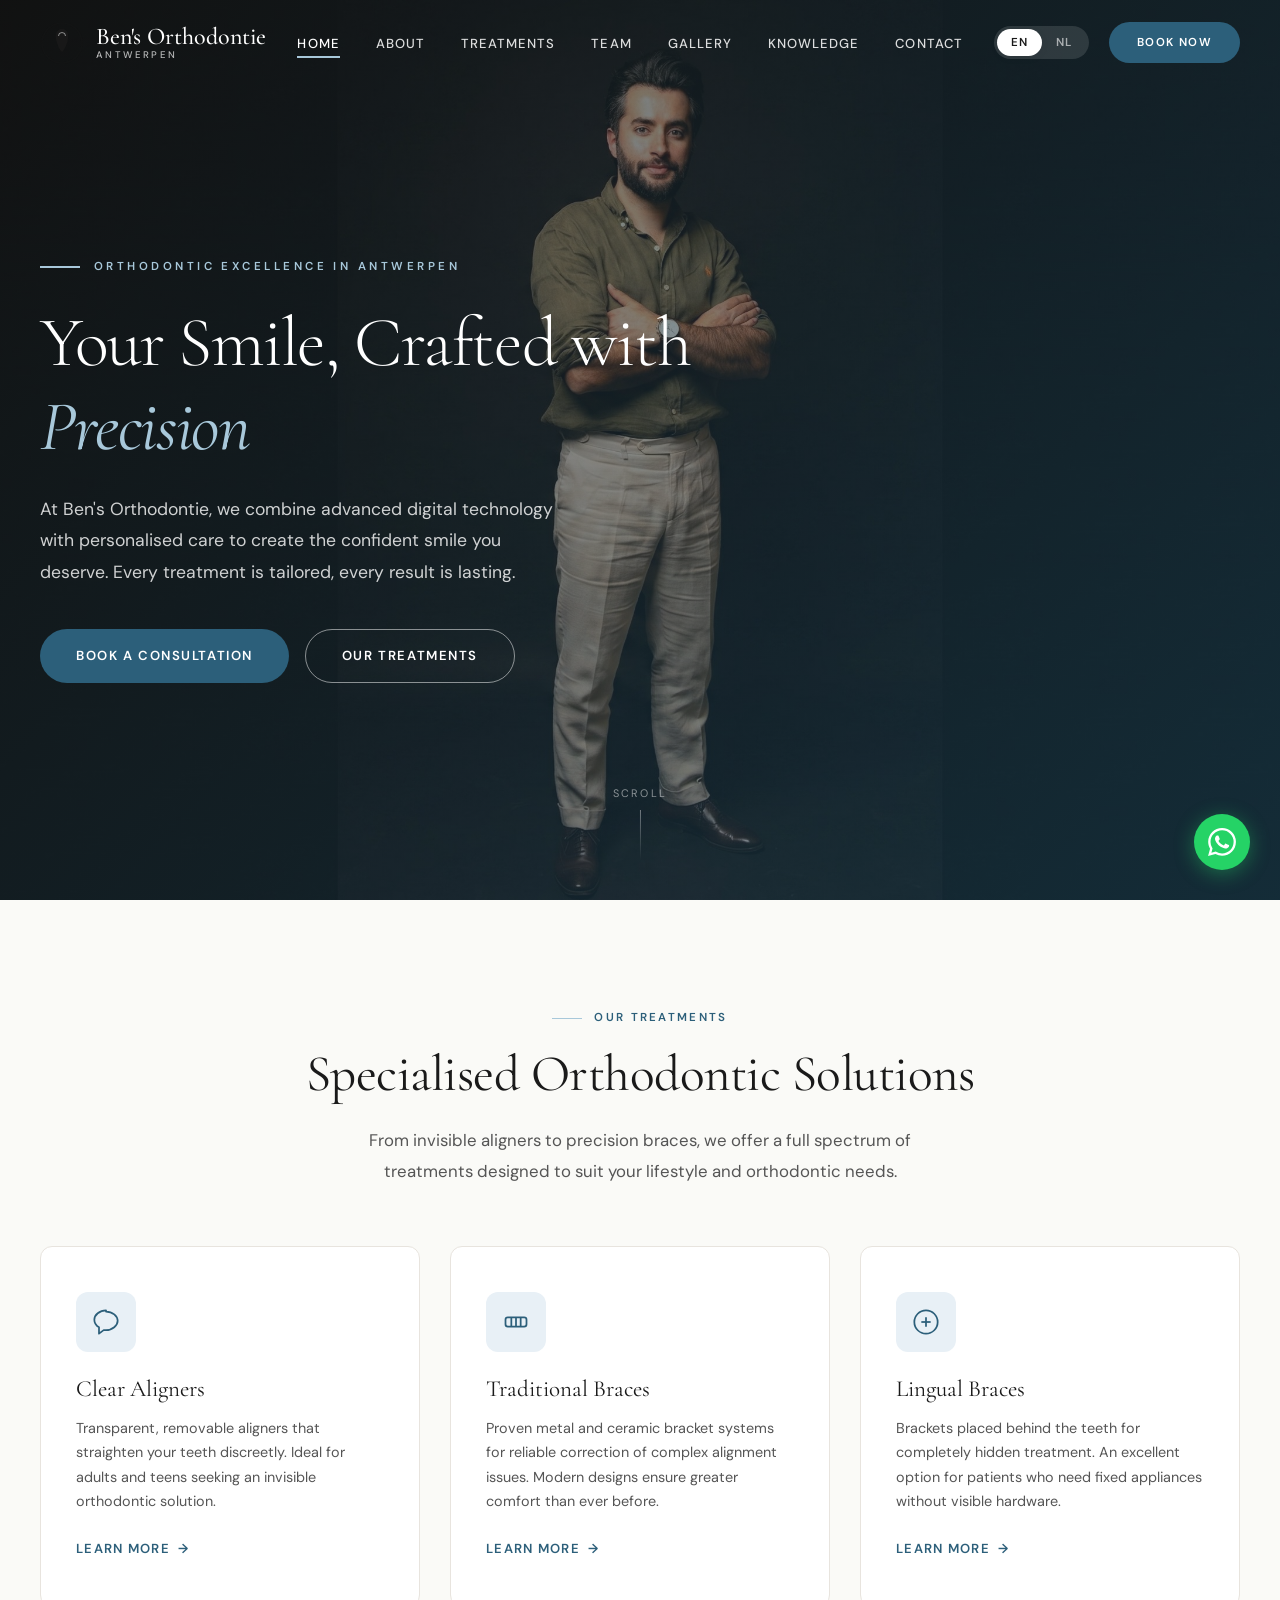
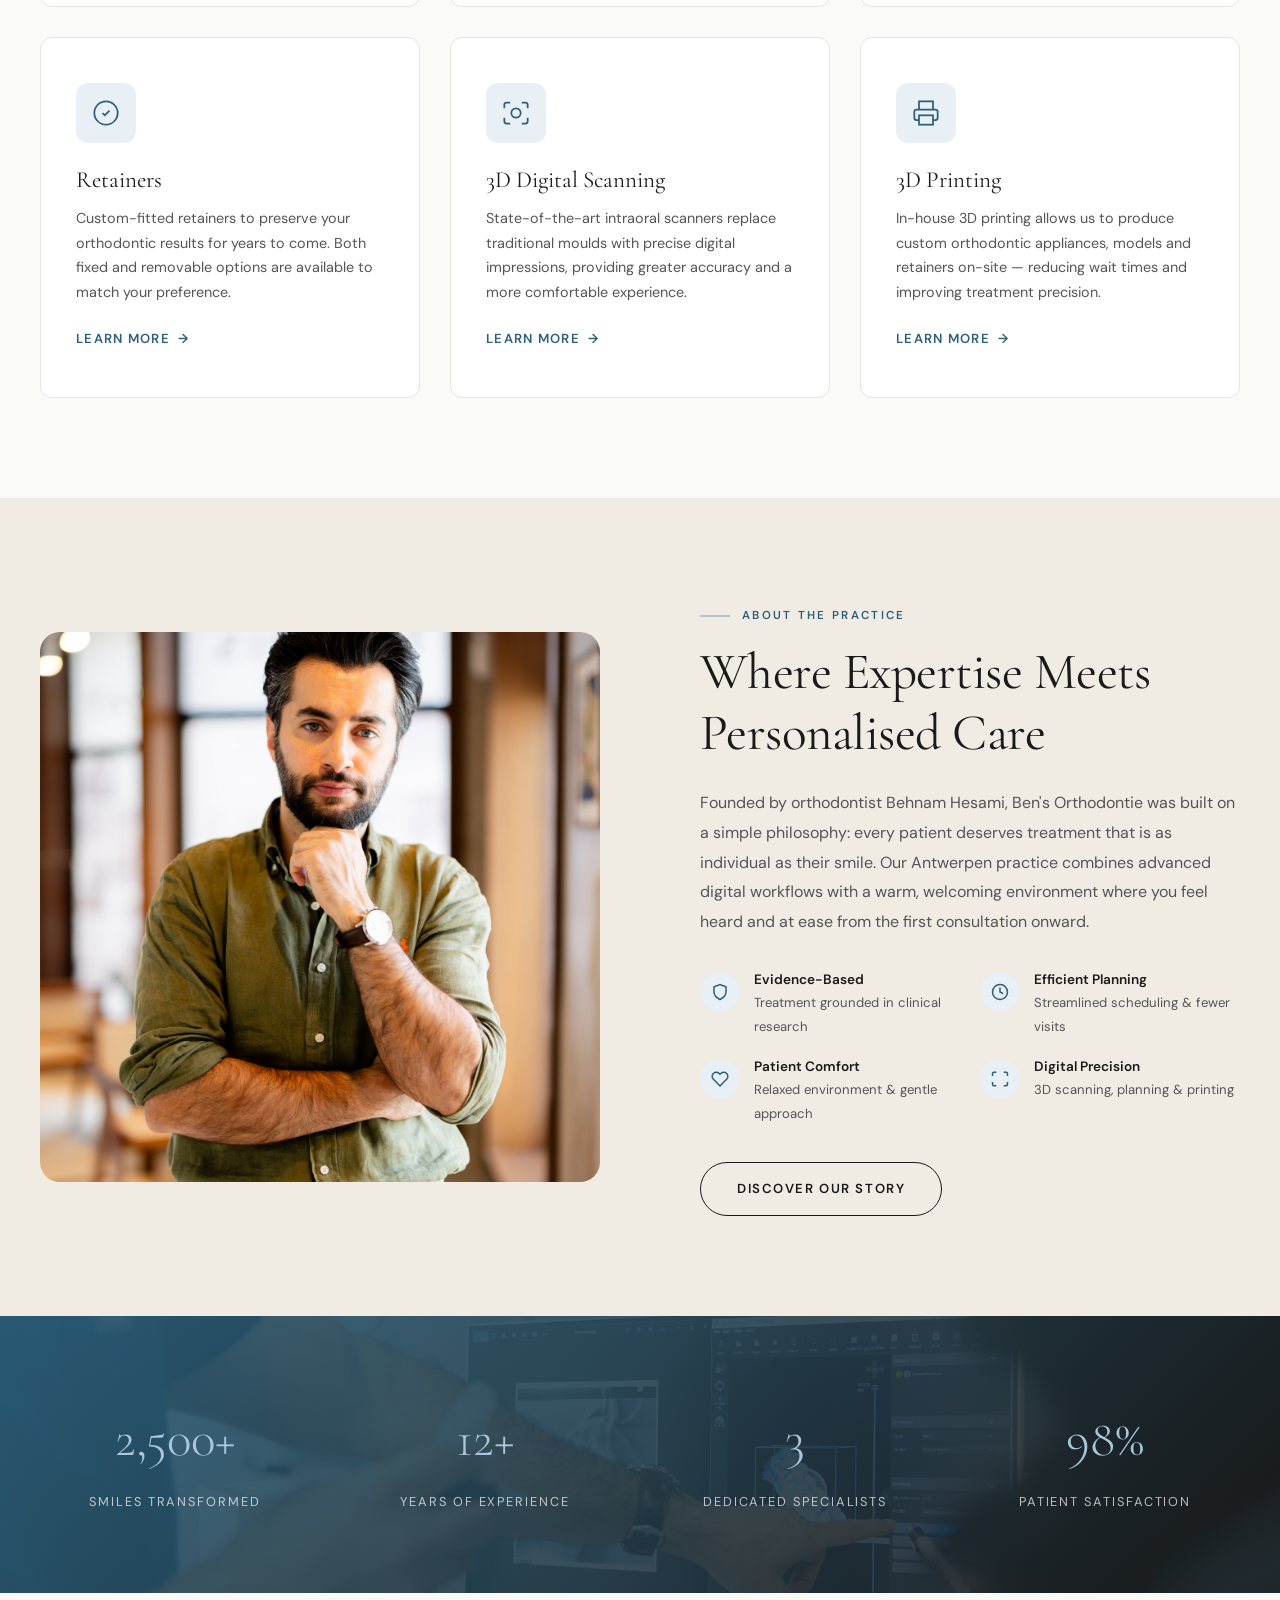
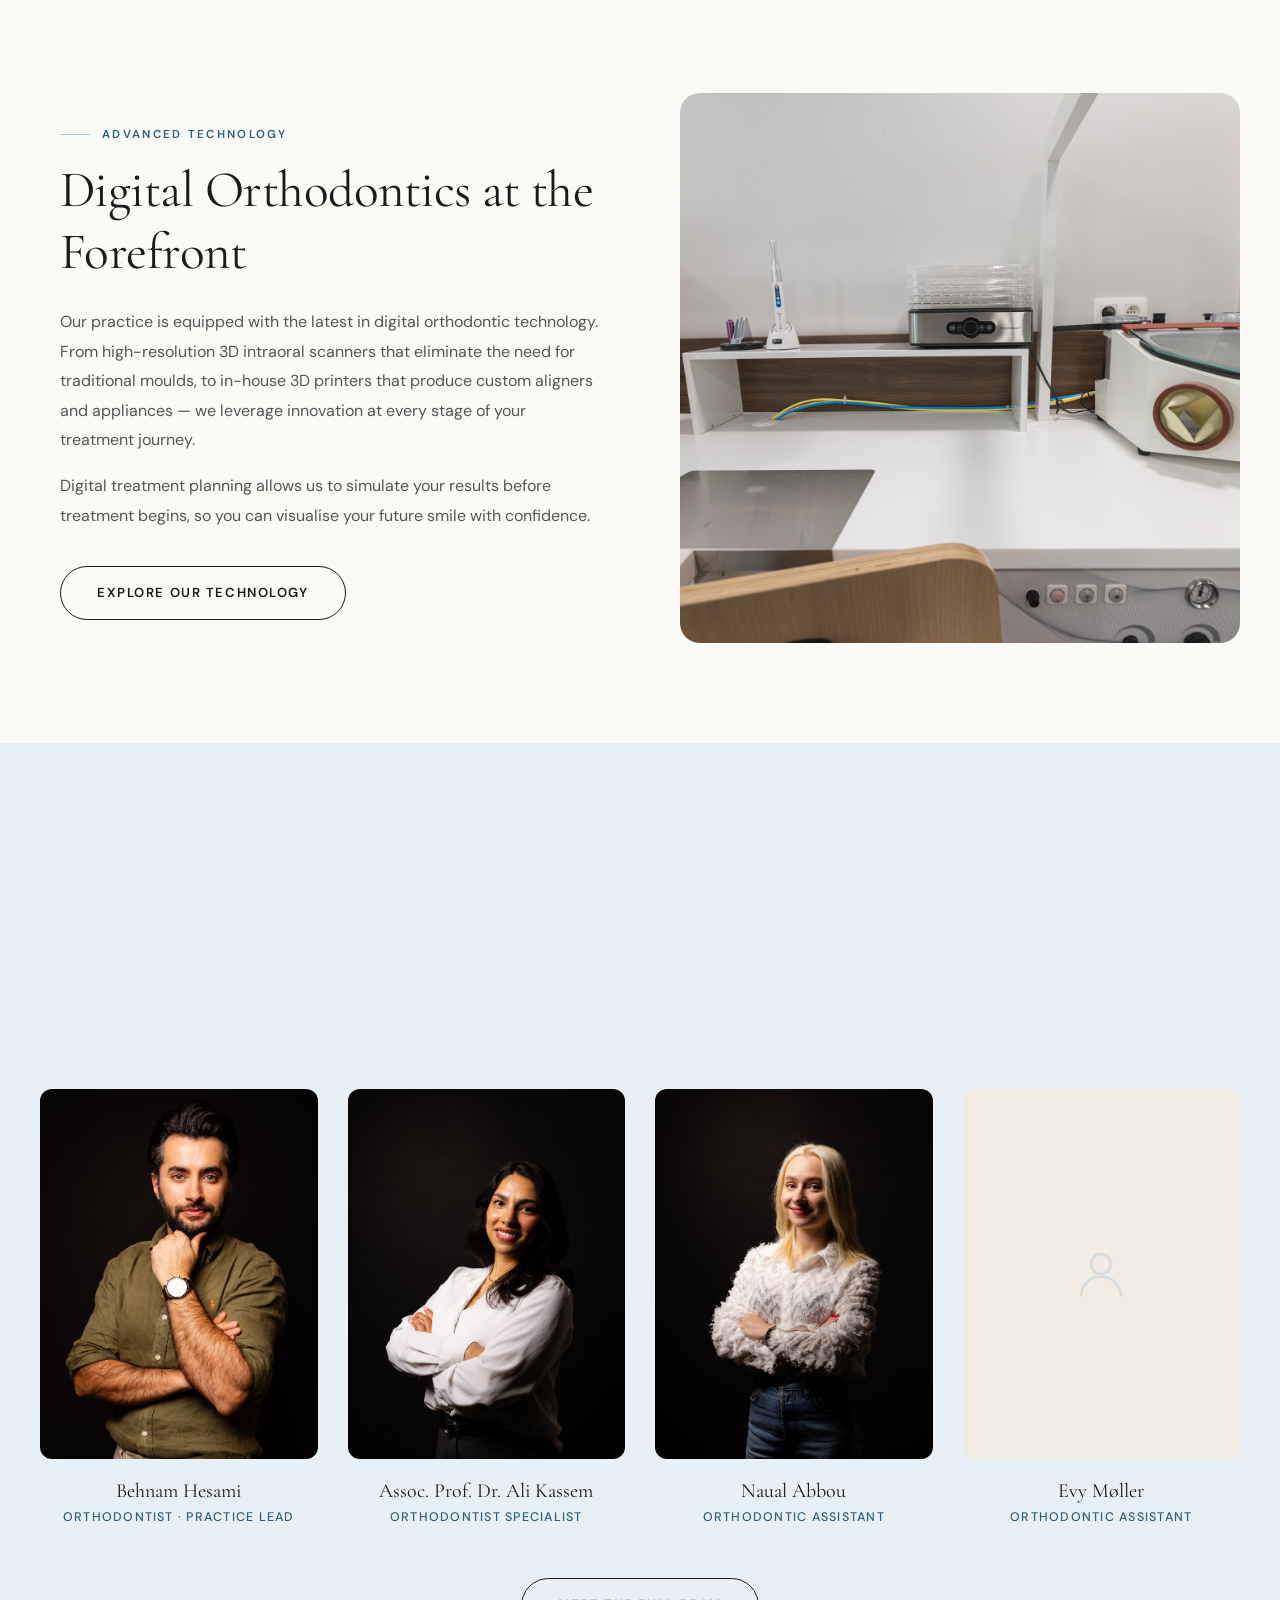
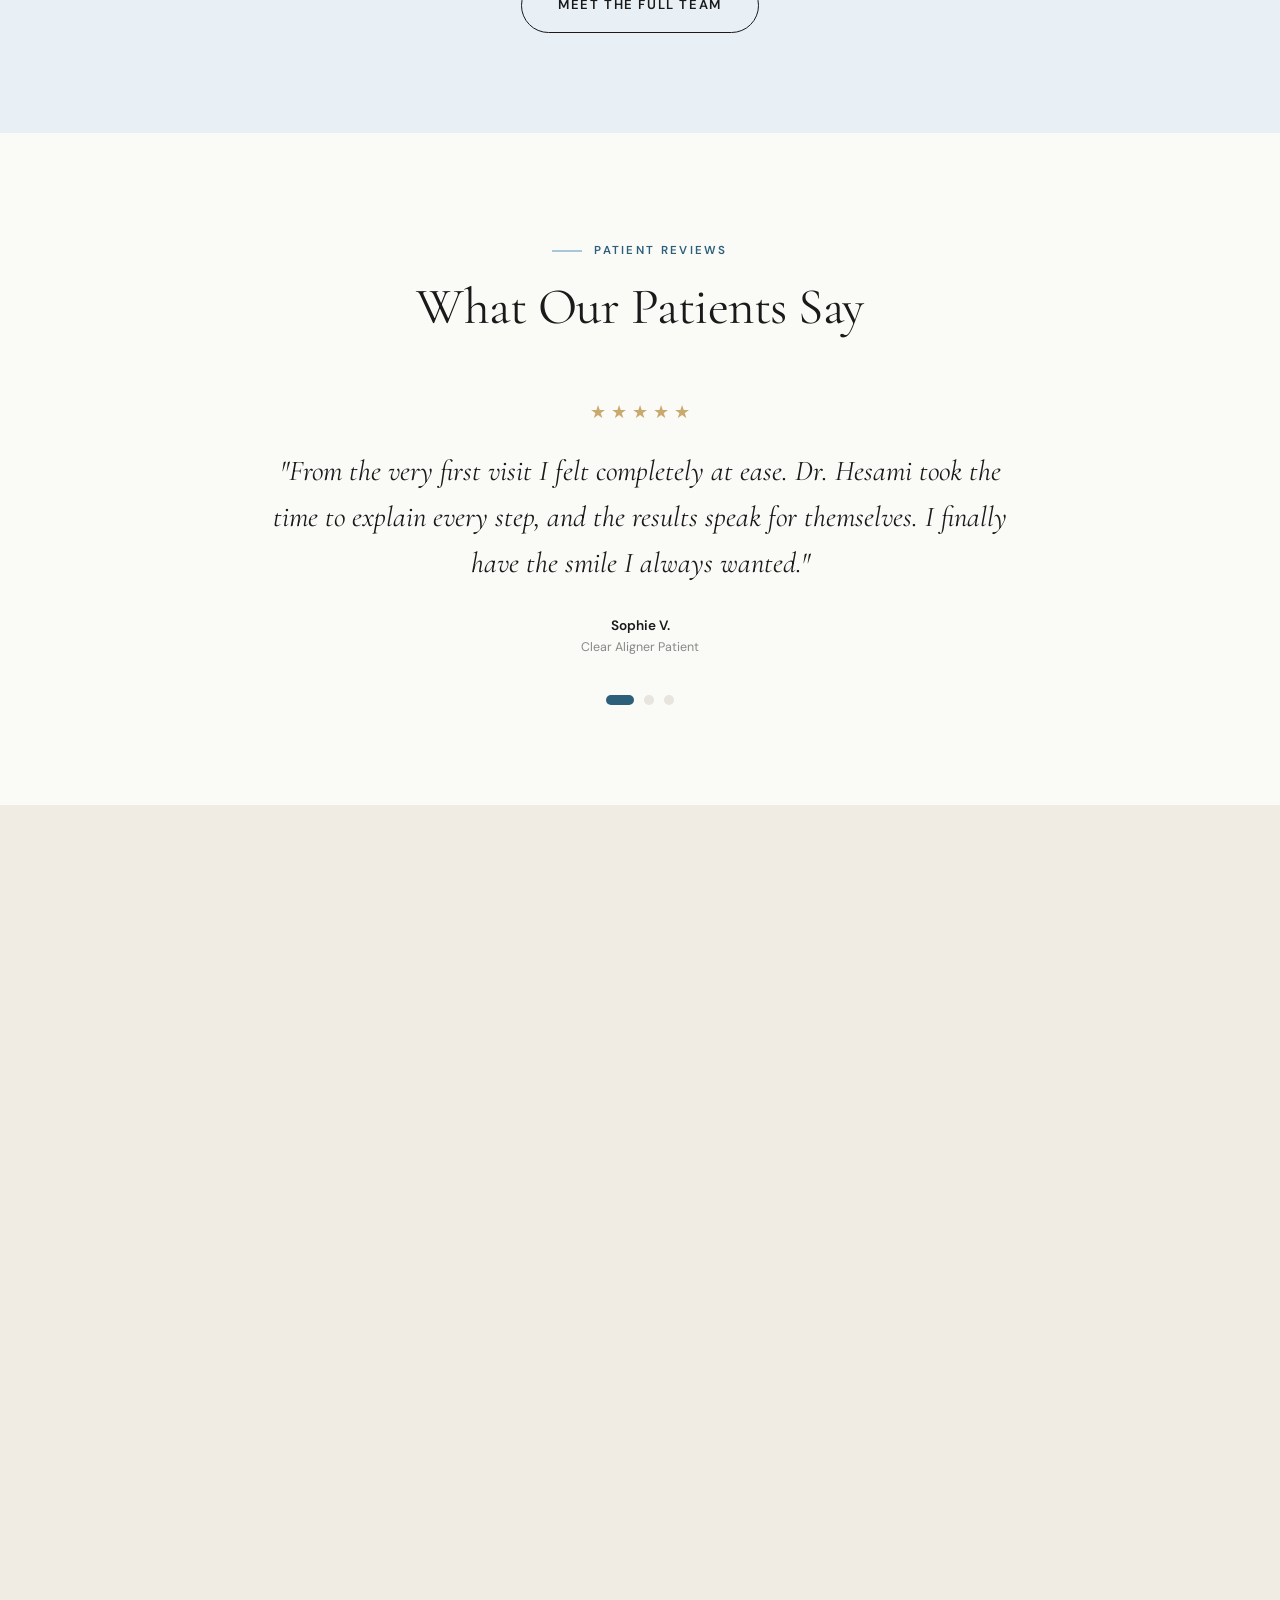
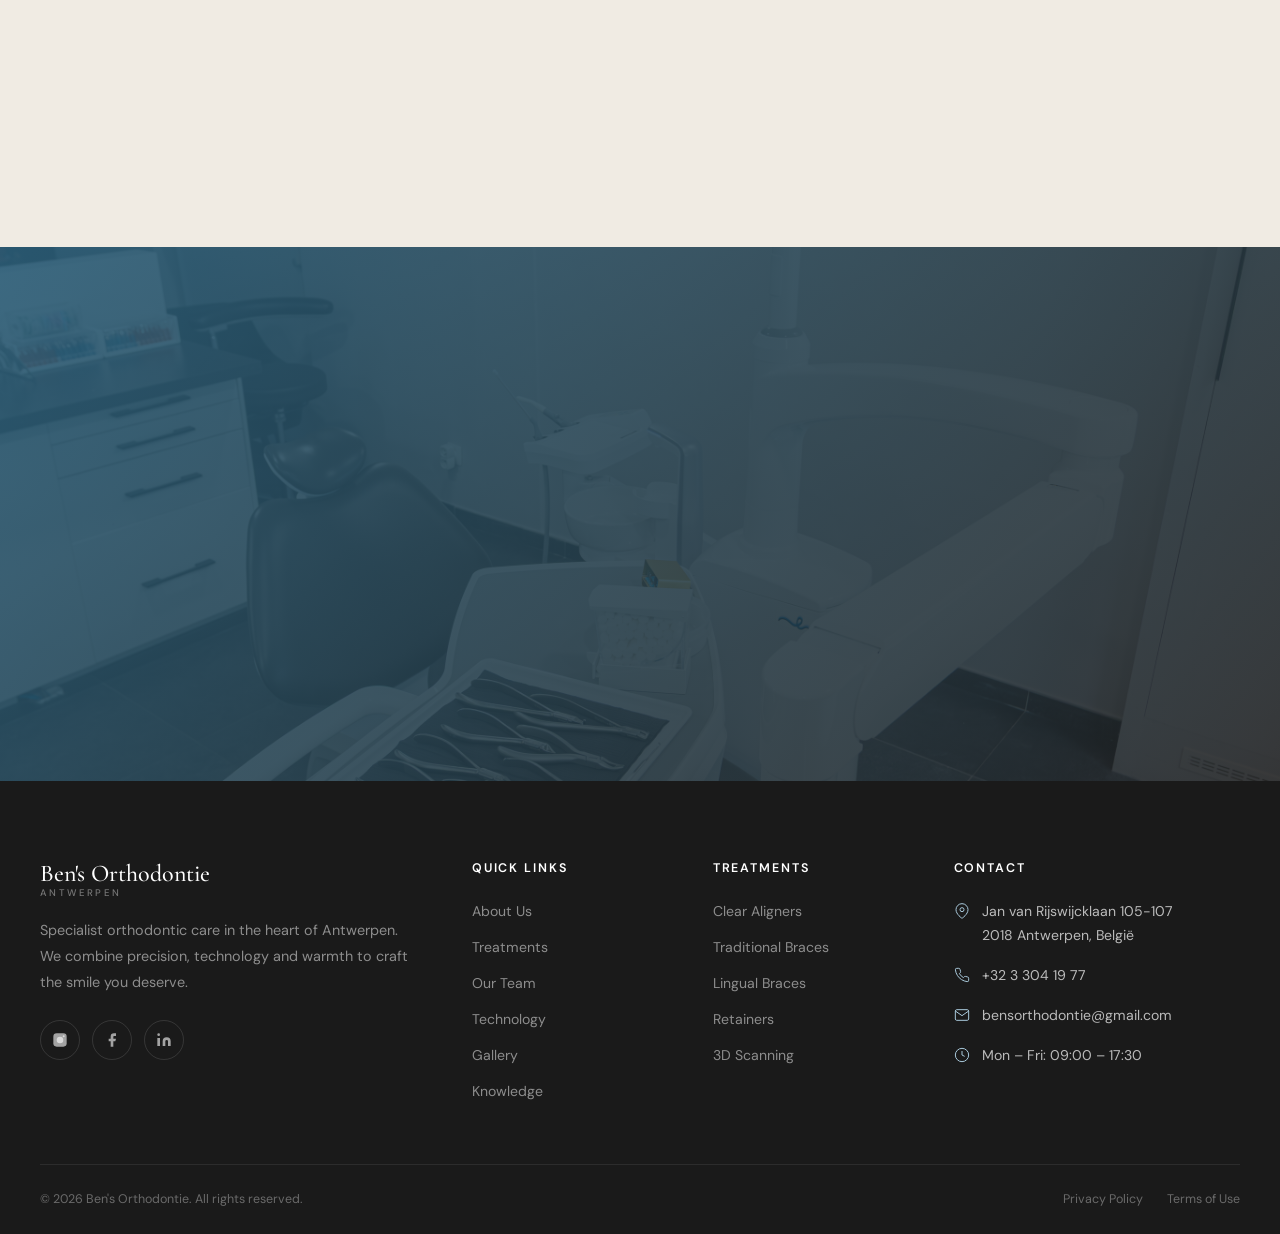
==== commit 78cdc6dc: "Replace home hero with Dr. Hesami arms-crossed portrait (outpainted to 16:9, full face/hair visible)" ====
--- a/index.html
+++ b/index.html
@@ -63,7 +63,7 @@
   <!-- ═══ HERO ═══ -->
   <section class="hero">
     <div class="hero-bg">
-      <img data-photo="home-hero" src="images/hero-reception.jpg" alt="Ben's Orthodontie clinic reception in Antwerpen">
+      <img data-photo="home-hero" src="images/home-hero-hesami.jpg" alt="Dr. Behnam Hesami — Ben's Orthodontie Antwerpen">
     </div>
     <div class="hero-overlay"></div>
     <div class="container">
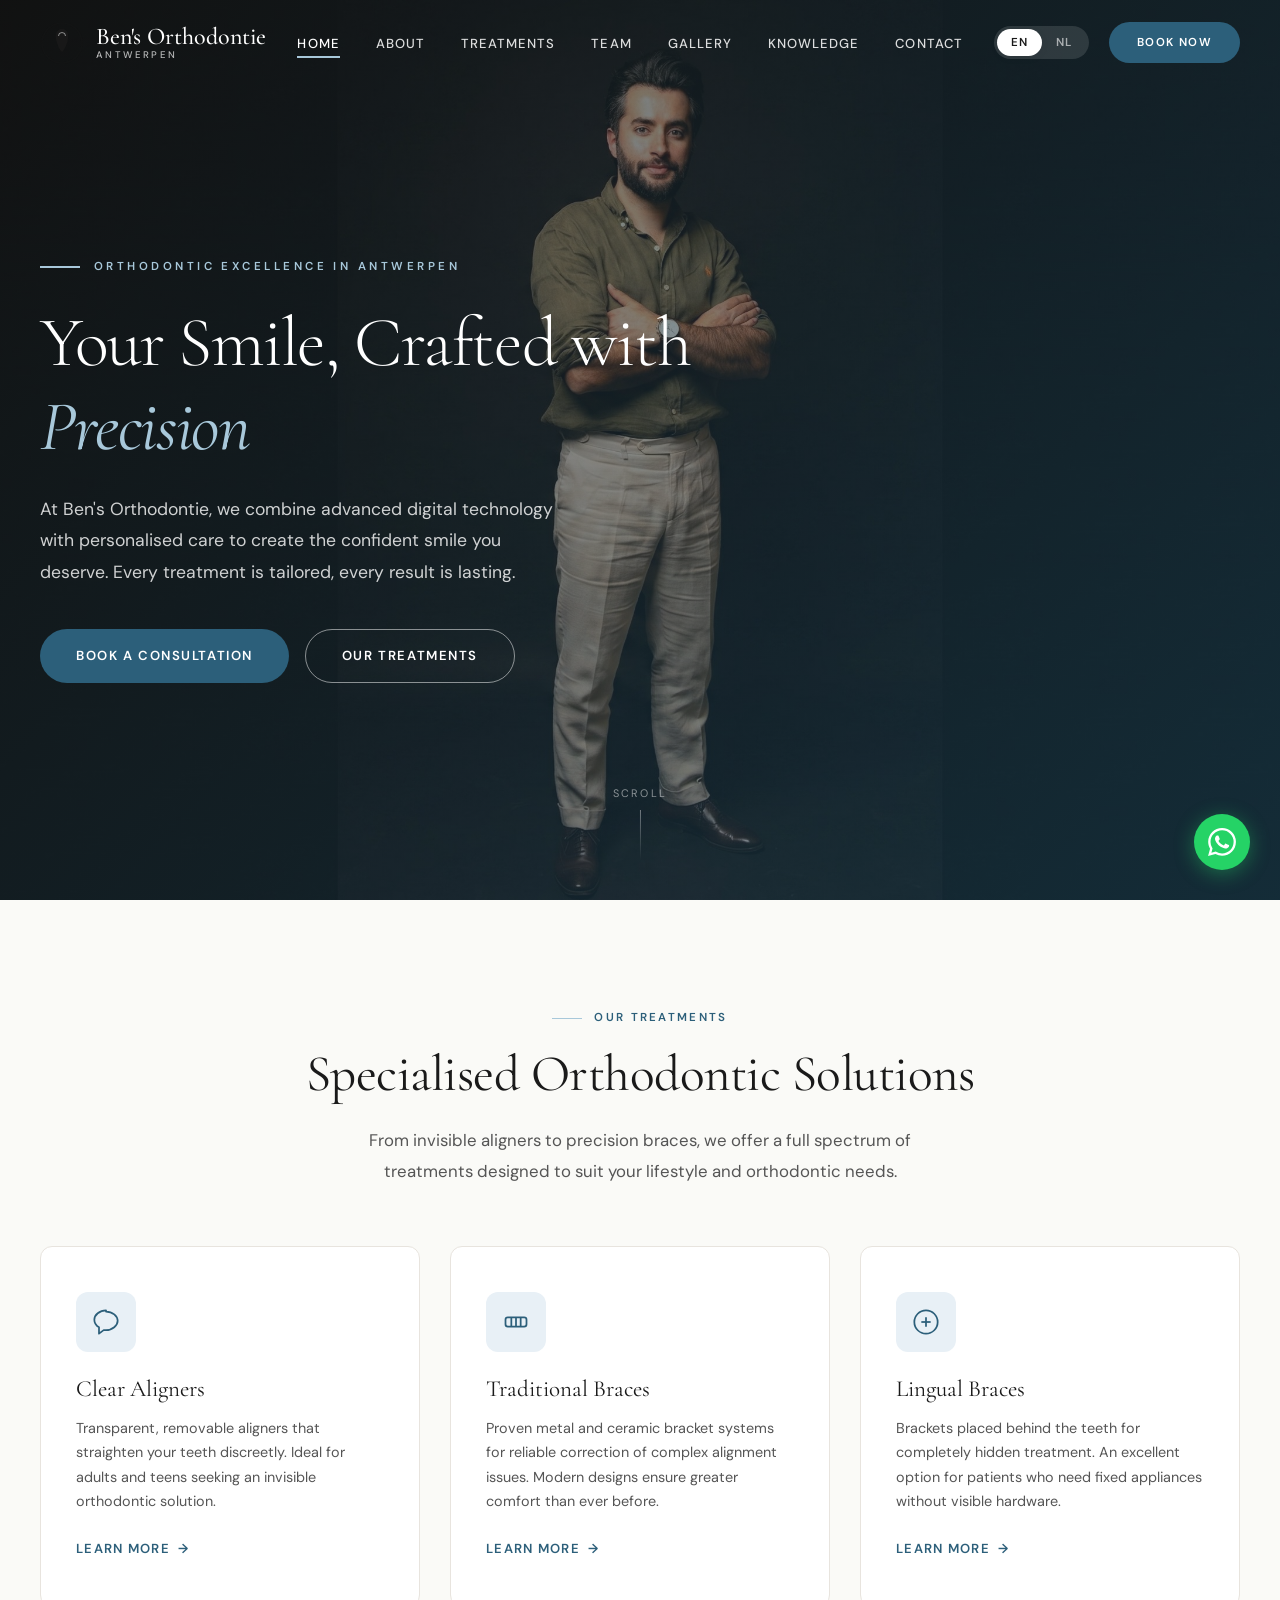
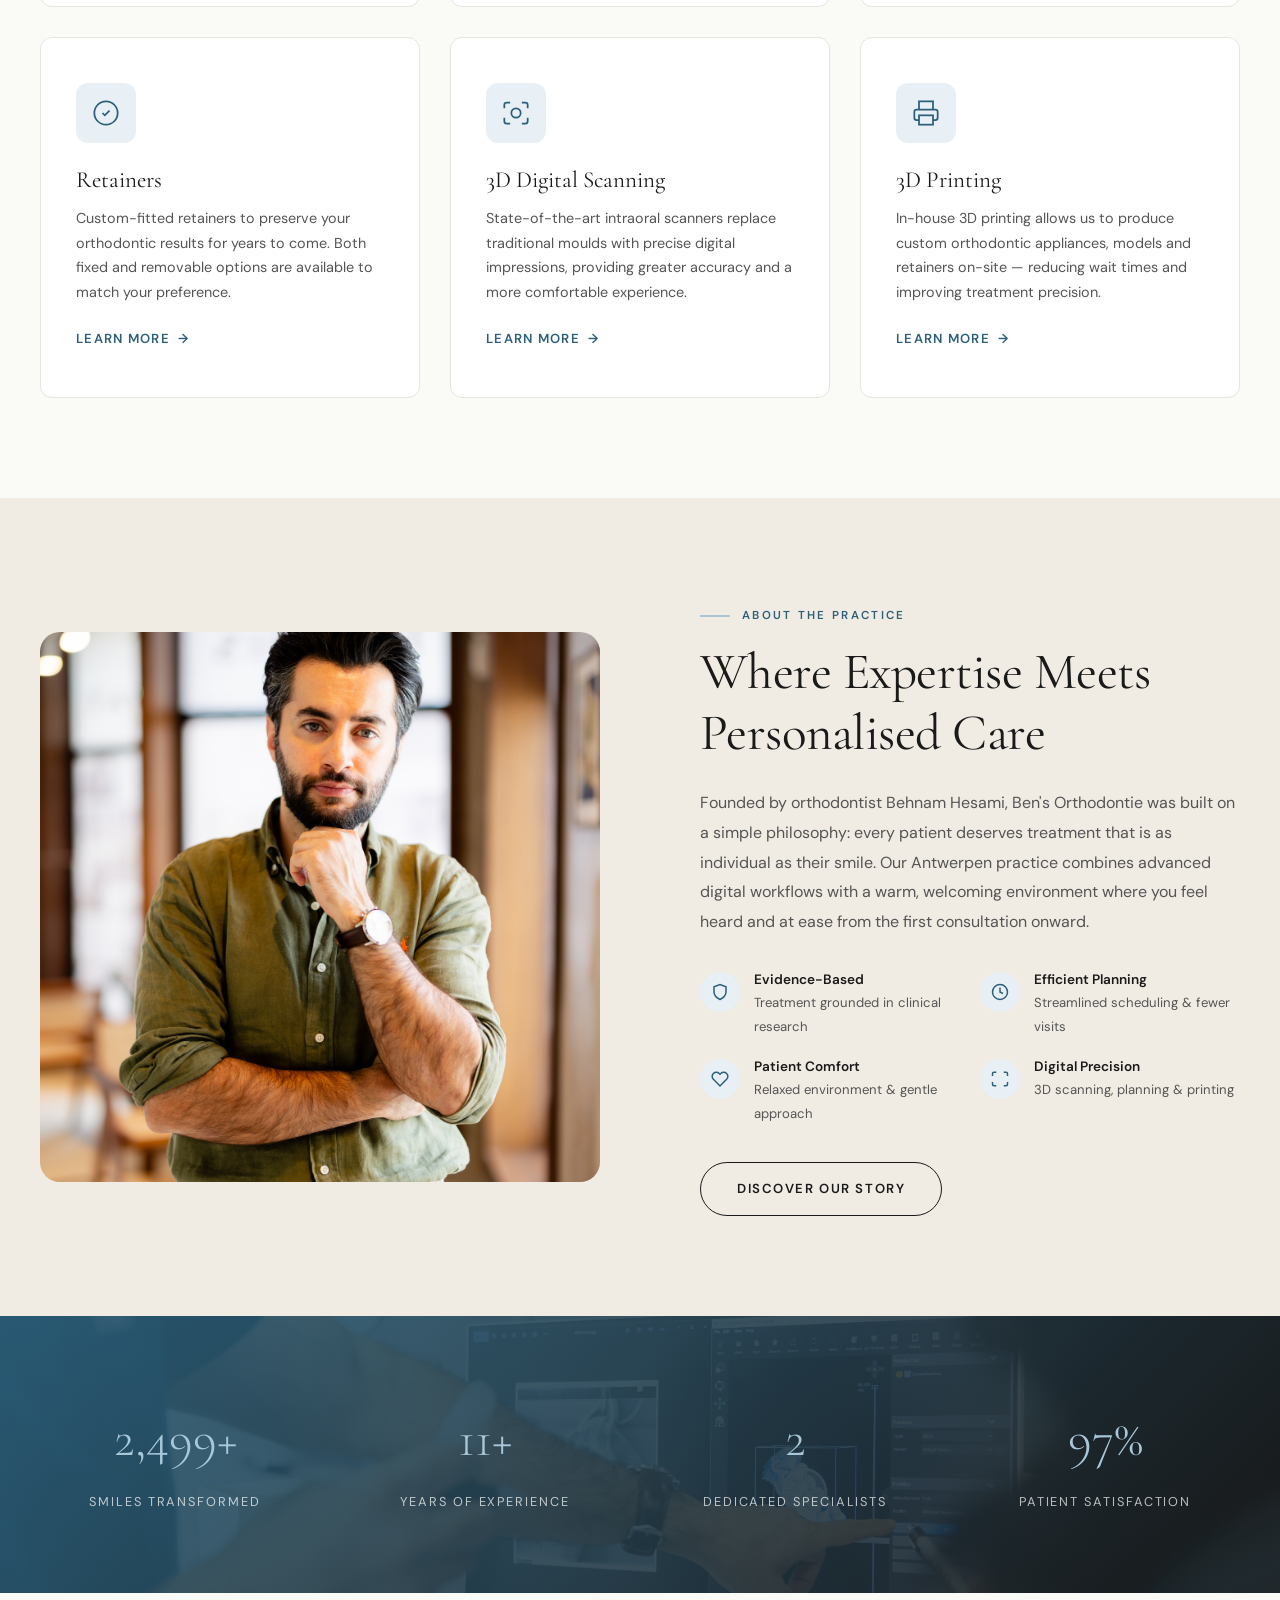
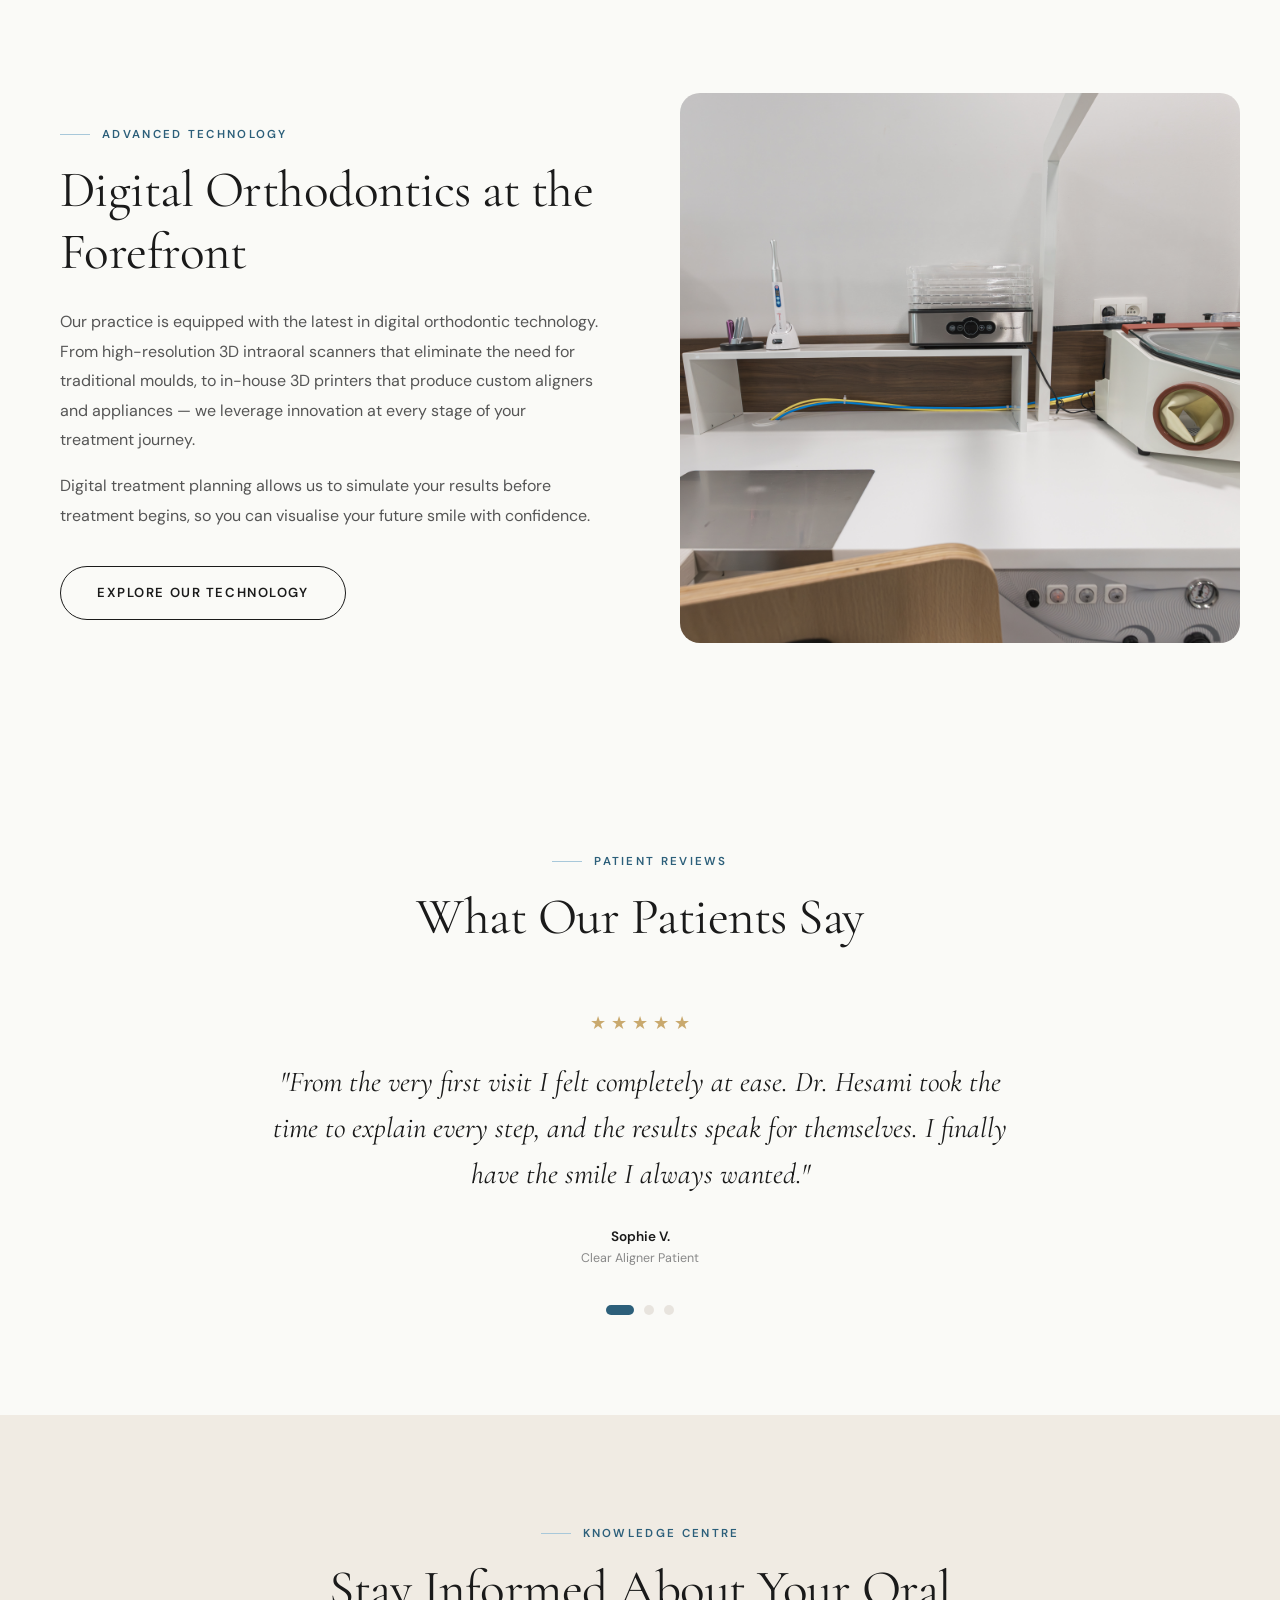
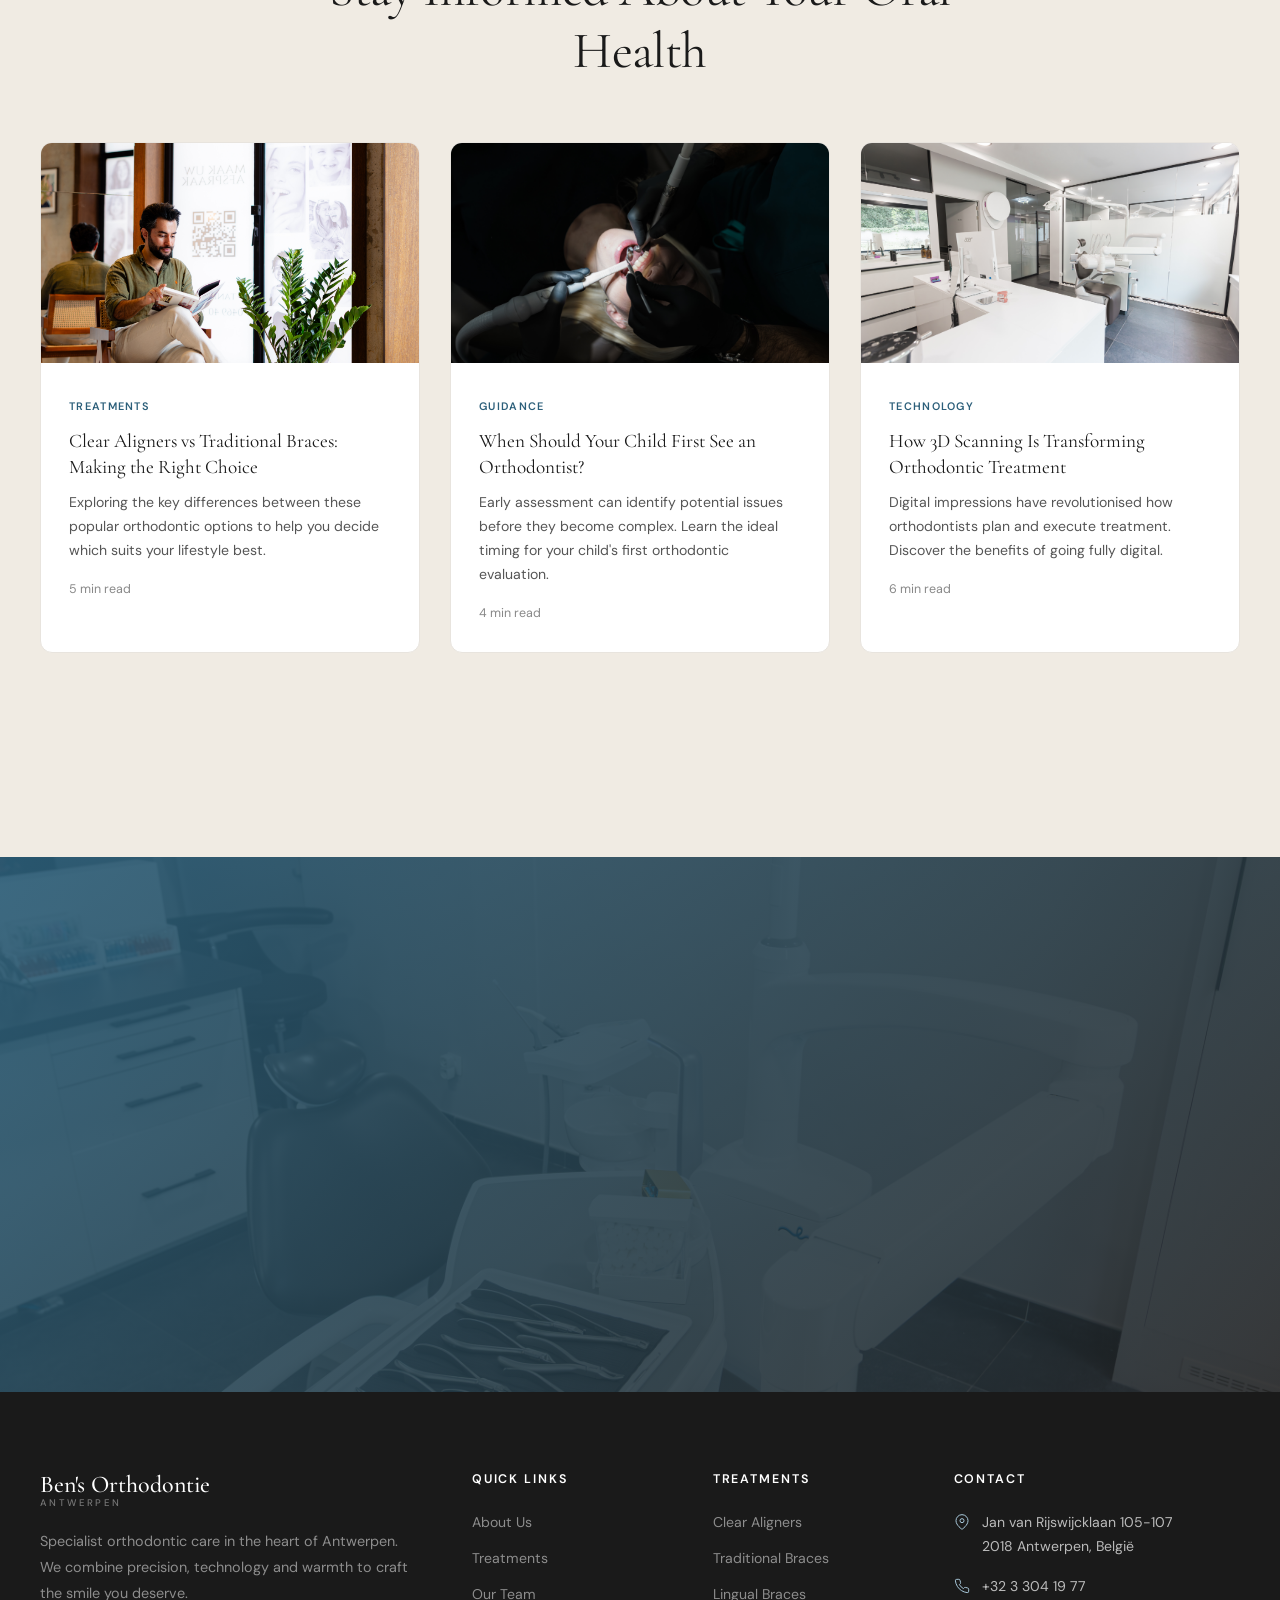
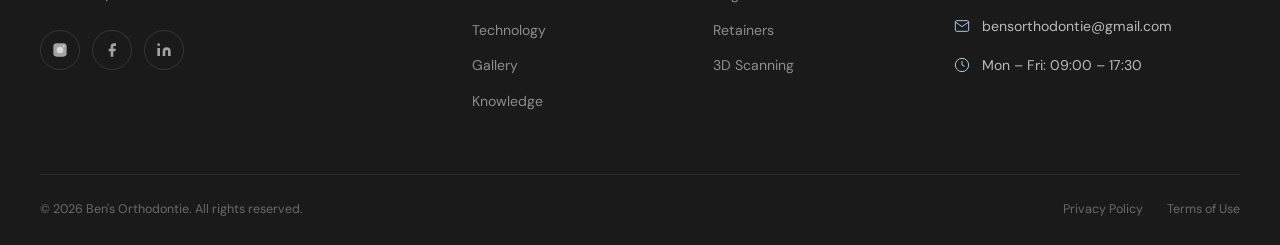
==== commit 861d1ef5: "Remove team preview section from home page Co-Authored-By: Claude Opus 4.6 <noreply@anthropic.com>" ====
--- a/index.html
+++ b/index.html
@@ -302,69 +302,6 @@
     </div>
   </section>
 
-  <!-- ═══ TEAM PREVIEW ═══ -->
-  <section class="section section-blue">
-    <div class="container">
-      <div class="section-header reveal">
-        <div class="section-label">
-          <span data-lang-en>Our Team</span><span data-lang-nl>Ons Team</span>
-        </div>
-        <h2 class="section-title">
-          <span data-lang-en>The Faces Behind Your Smile</span>
-          <span data-lang-nl>De Gezichten Achter Uw Glimlach</span>
-        </h2>
-        <p class="section-subtitle">
-          <span data-lang-en>A dedicated team of orthodontic professionals committed to delivering the highest standard of care in a warm, welcoming setting.</span>
-          <span data-lang-nl>Een toegewijd team van orthodontische professionals dat zich inzet voor de hoogste zorgstandaard in een warme, gastvrije omgeving.</span>
-        </p>
-      </div>
-
-      <div class="team-grid">
-        <div class="team-card reveal stagger-1">
-          <div class="team-card-image">
-            <img data-photo="home-about" src="images/doctor-portrait-studio.jpg" alt="Dr. Behnam Hesami - Orthodontist">
-            <div class="team-card-overlay"></div>
-          </div>
-          <h4>Behnam Hesami</h4>
-          <div class="team-role"><span data-lang-en>Orthodontist · Practice Lead</span><span data-lang-nl>Orthodontist · Praktijkleider</span></div>
-        </div>
-
-        <div class="team-card reveal stagger-2">
-          <div class="team-card-image">
-            <img data-photo="home-team-3" src="images/team-member-1.jpg" alt="Assoc. Prof. Dr. Ali Kassem - Orthodontist Specialist">
-            <div class="team-card-overlay"></div>
-          </div>
-          <h4>Assoc. Prof. Dr. Ali Kassem</h4>
-          <div class="team-role"><span data-lang-en>Orthodontist Specialist</span><span data-lang-nl>Orthodontist Specialist</span></div>
-        </div>
-
-        <div class="team-card reveal stagger-3">
-          <div class="team-card-image">
-            <img data-photo="home-team-4" src="images/team-member-2.jpg" alt="Naual Abbou - Orthodontic Assistant">
-            <div class="team-card-overlay"></div>
-          </div>
-          <h4>Naual Abbou</h4>
-          <div class="team-role"><span data-lang-en>Orthodontic Assistant</span><span data-lang-nl>Orthodontie-assistente</span></div>
-        </div>
-
-        <div class="team-card reveal stagger-4">
-          <div class="team-card-image" style="background: var(--bg-cream); display: flex; align-items: center; justify-content: center;">
-            <svg viewBox="0 0 24 24" fill="none" stroke="var(--accent-blue)" stroke-width="1" style="width: 60px; height: 60px; opacity: 0.4;"><circle cx="12" cy="8" r="4"/><path d="M20 21a8 8 0 00-16 0"/></svg>
-            <div class="team-card-overlay"></div>
-          </div>
-          <h4>Evy Møller</h4>
-          <div class="team-role"><span data-lang-en>Orthodontic Assistant</span><span data-lang-nl>Orthodontie-assistente</span></div>
-        </div>
-      </div>
-
-      <div style="text-align: center; margin-top: 50px;" class="reveal">
-        <a href="team.html" class="btn btn-secondary">
-          <span data-lang-en>Meet the Full Team</span><span data-lang-nl>Ontmoet het Volledige Team</span>
-        </a>
-      </div>
-    </div>
-  </section>
-
   <!-- ═══ TESTIMONIALS ═══ -->
   <section class="section">
     <div class="container">
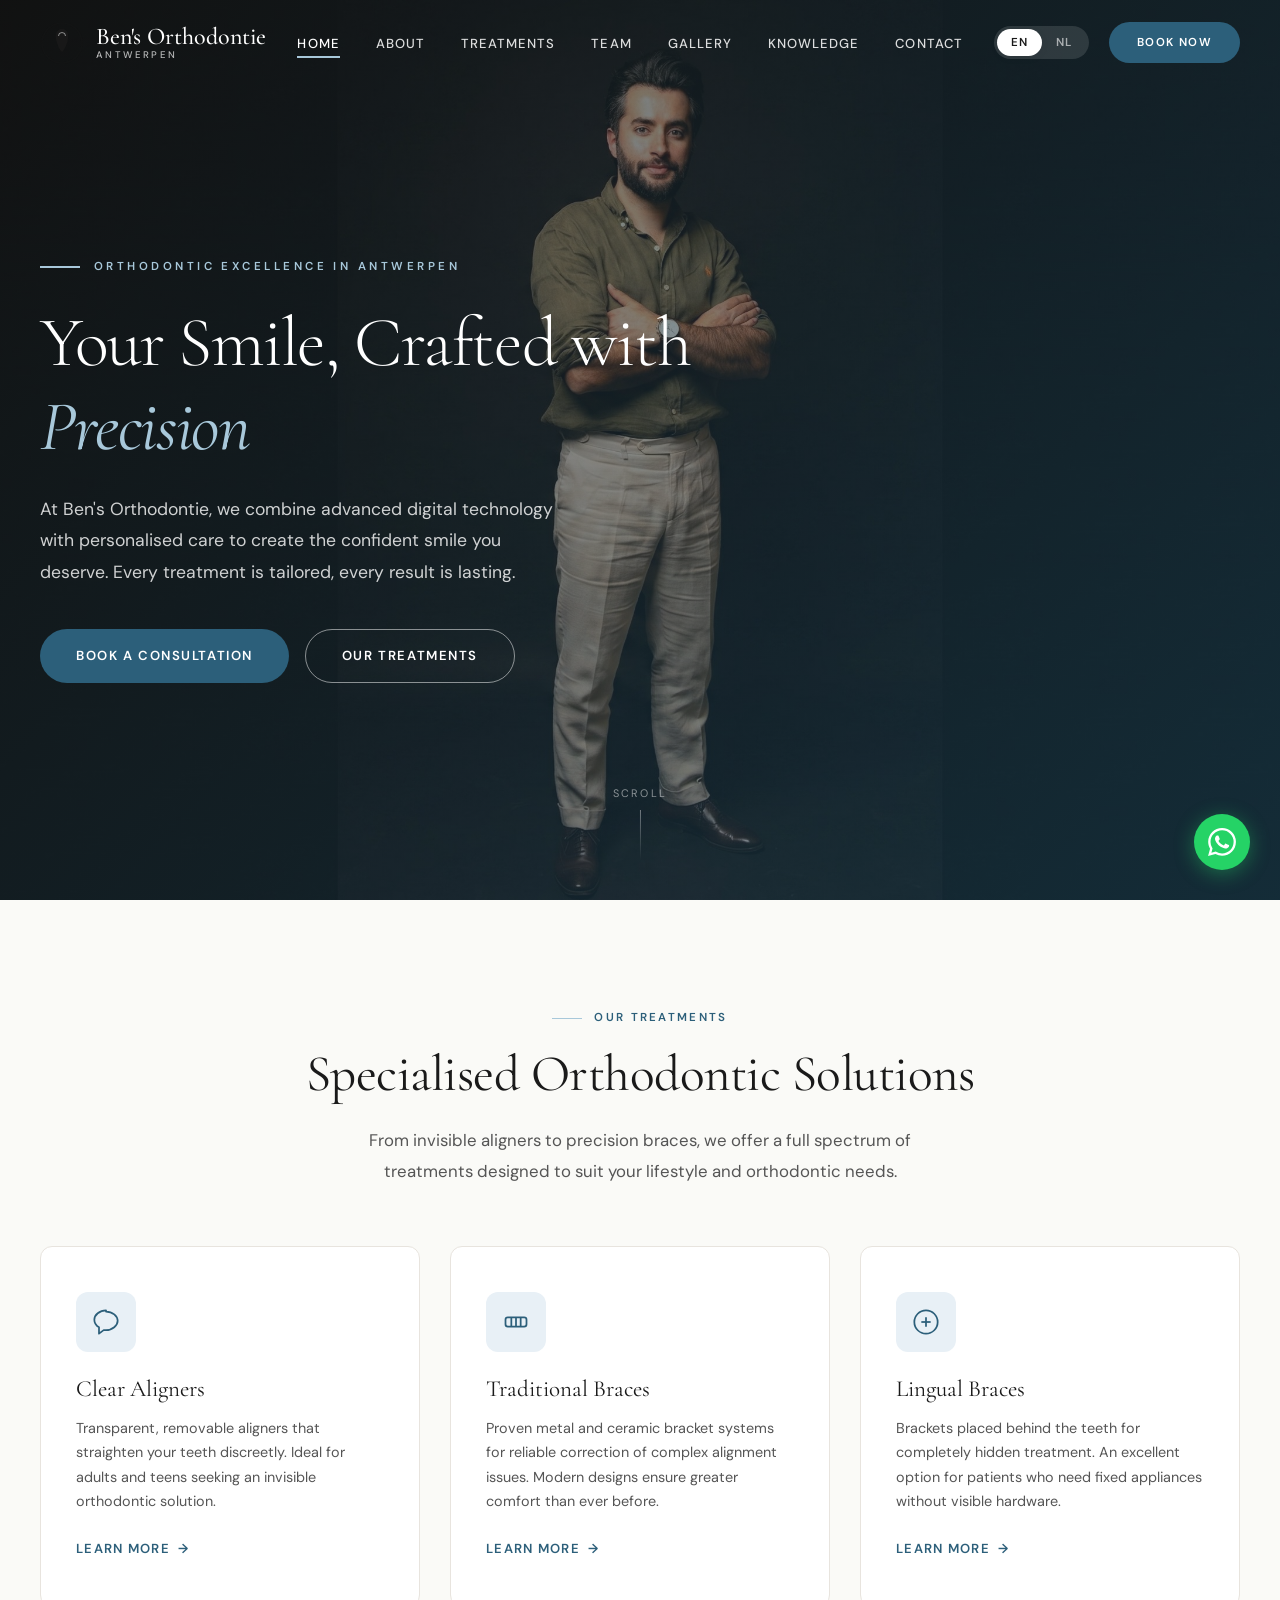
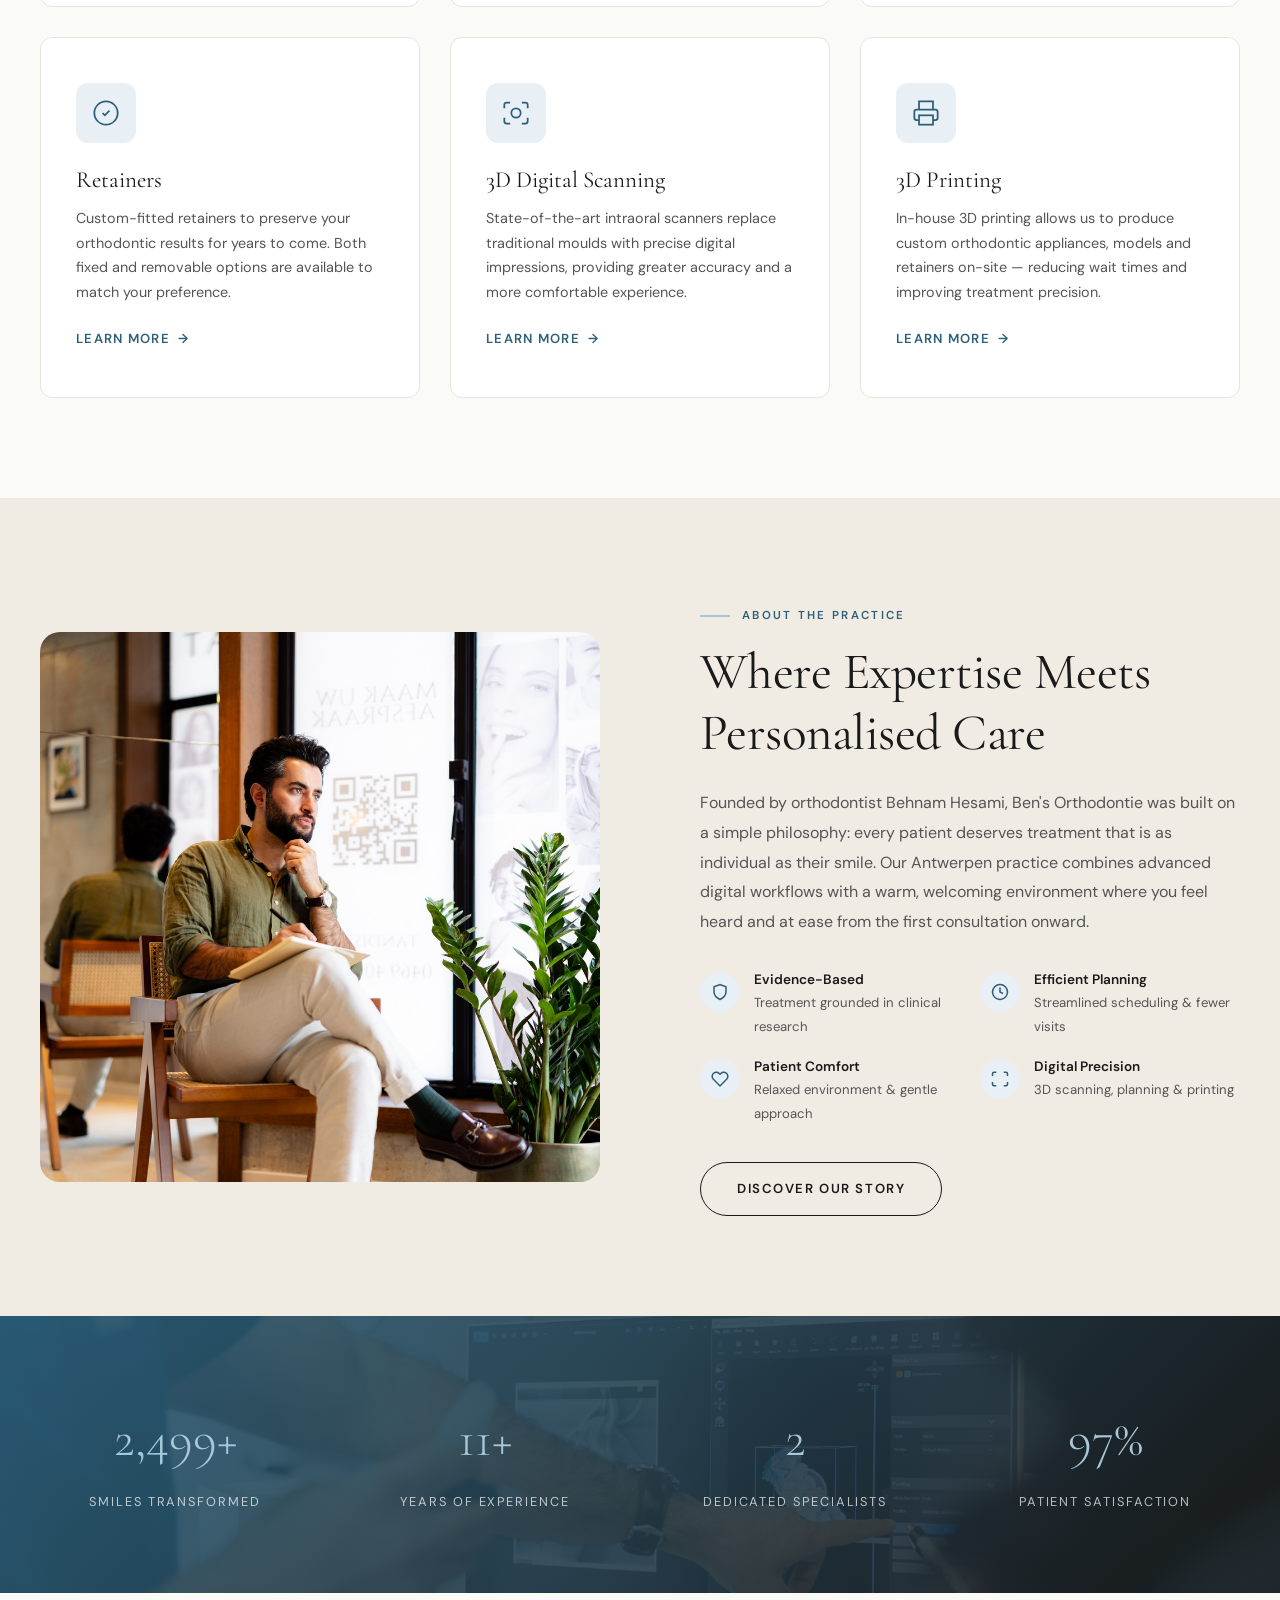
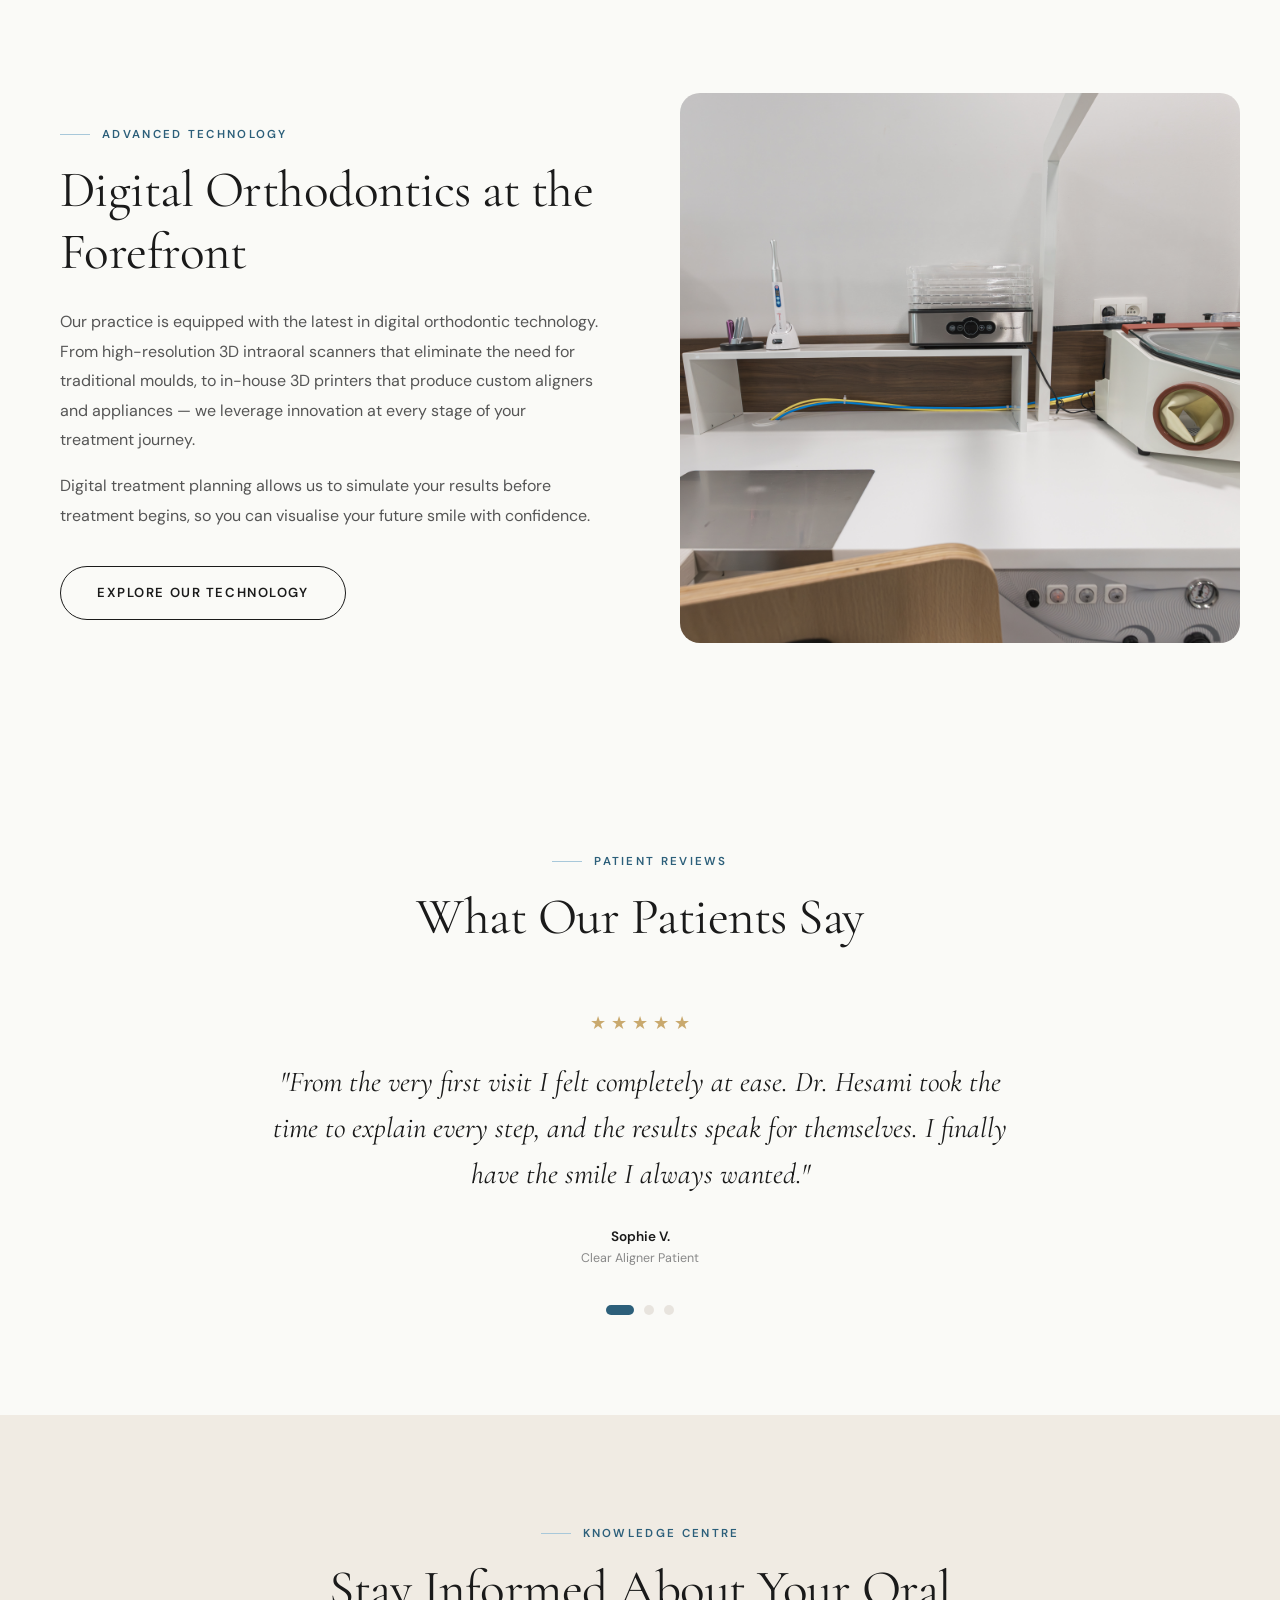
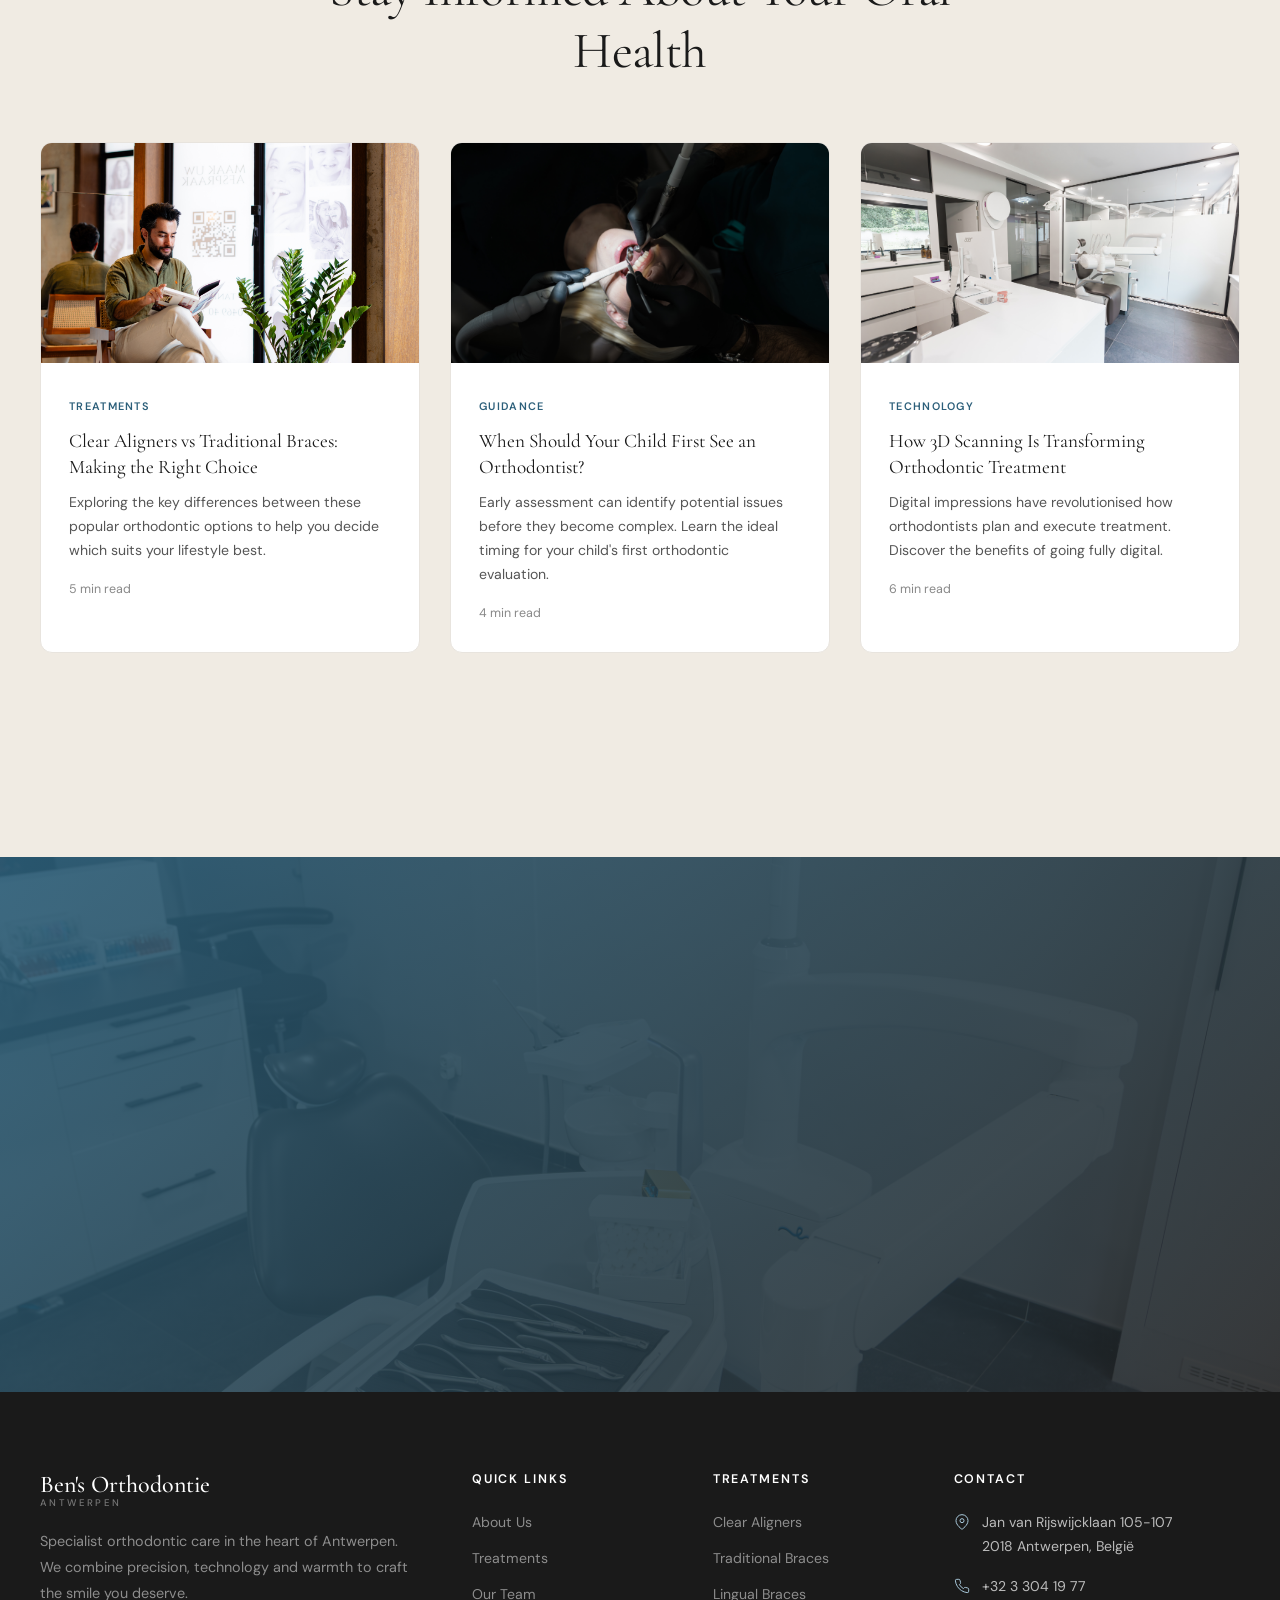
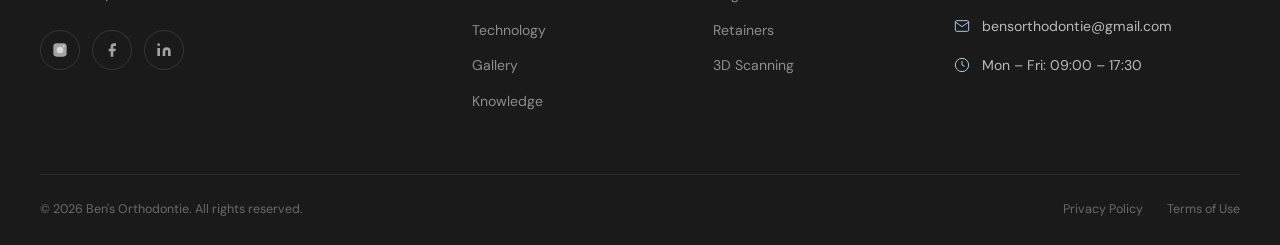
==== commit 8b988807: "Change home About-the-Practice image to seated Dr. Hesami (#338) Co-Authored-By: Claude Opus 4.6 <no" ====
--- a/index.html
+++ b/index.html
@@ -182,7 +182,7 @@
     <div class="container">
       <div class="section-split">
         <div class="about-image reveal-left">
-          <img src="images/doctor-portrait-clinic.jpg" alt="Dr. Behnam Hesami at Ben's Orthodontie Antwerpen">
+          <img data-photo="home-about" src="images/home-about-seated.jpg" alt="Dr. Behnam Hesami at Ben's Orthodontie Antwerpen">
           <div class="about-image-accent"></div>
         </div>
         <div class="about-content reveal-right">
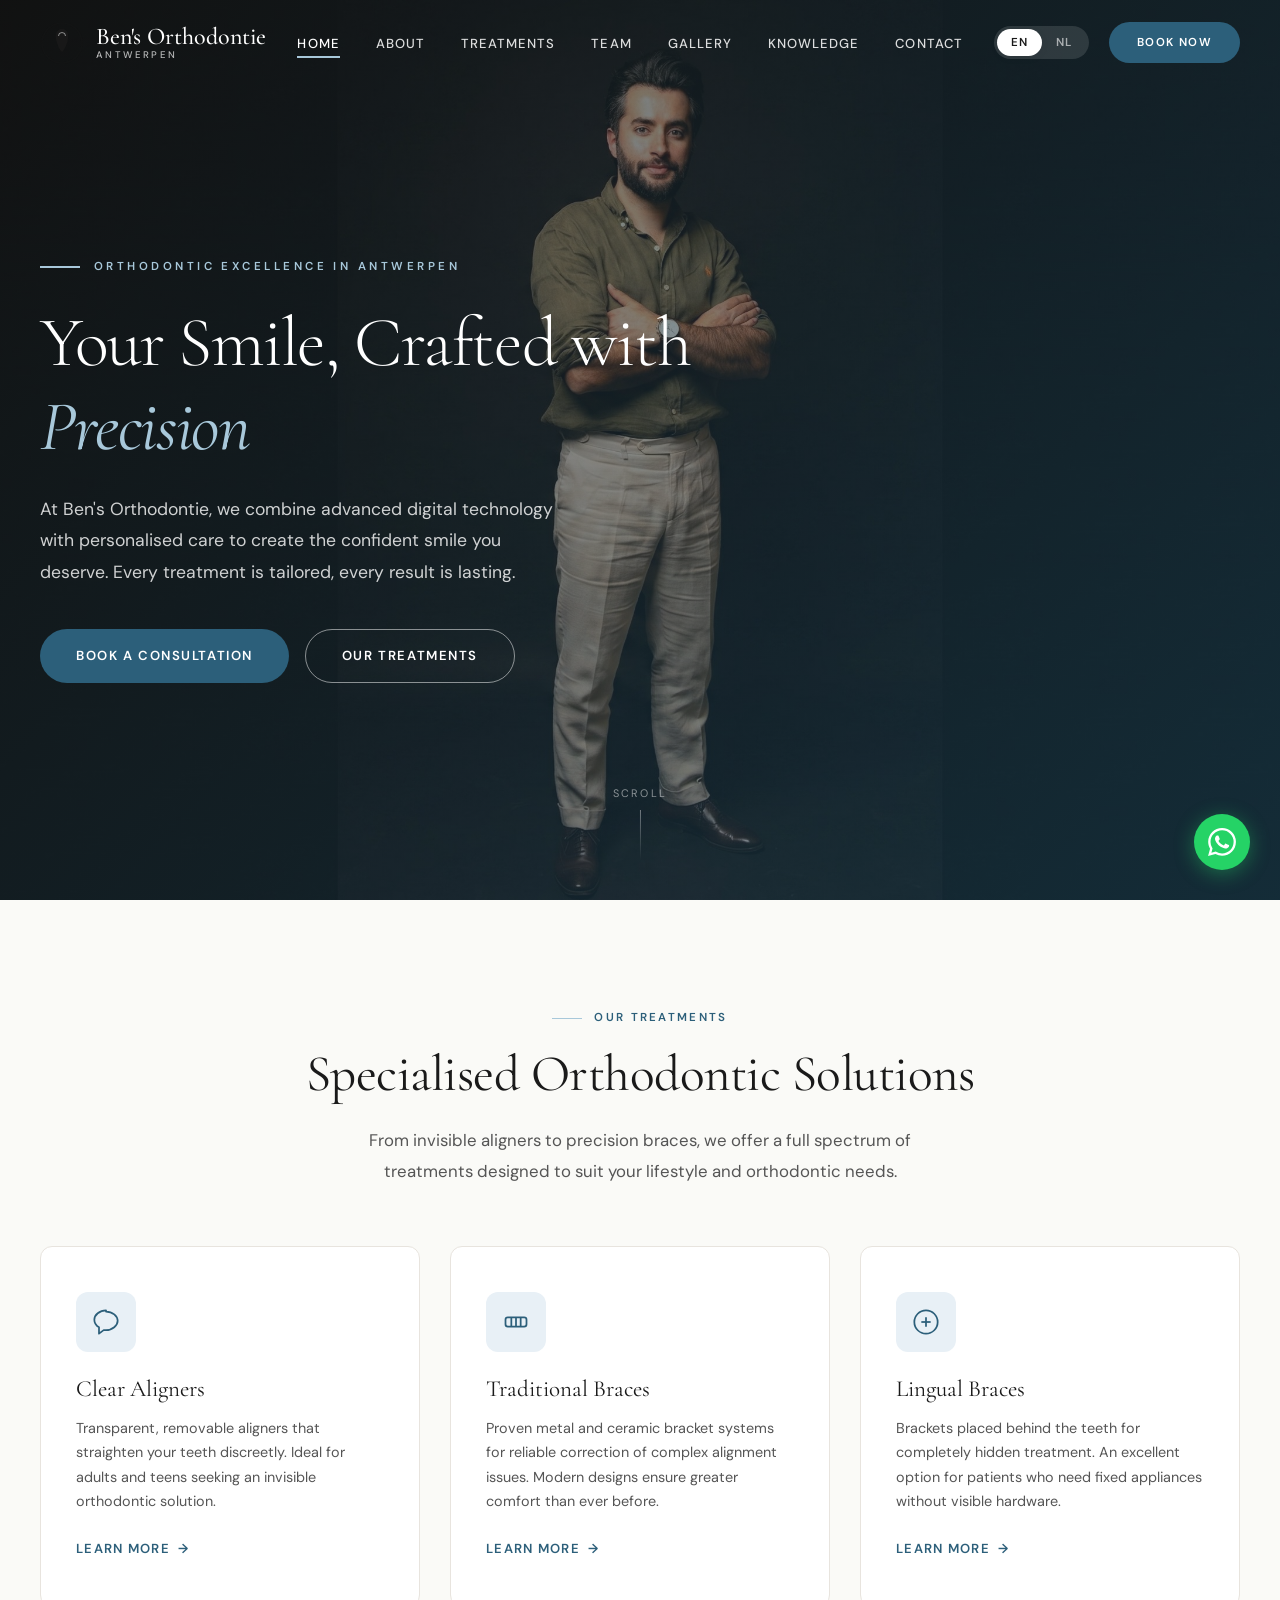
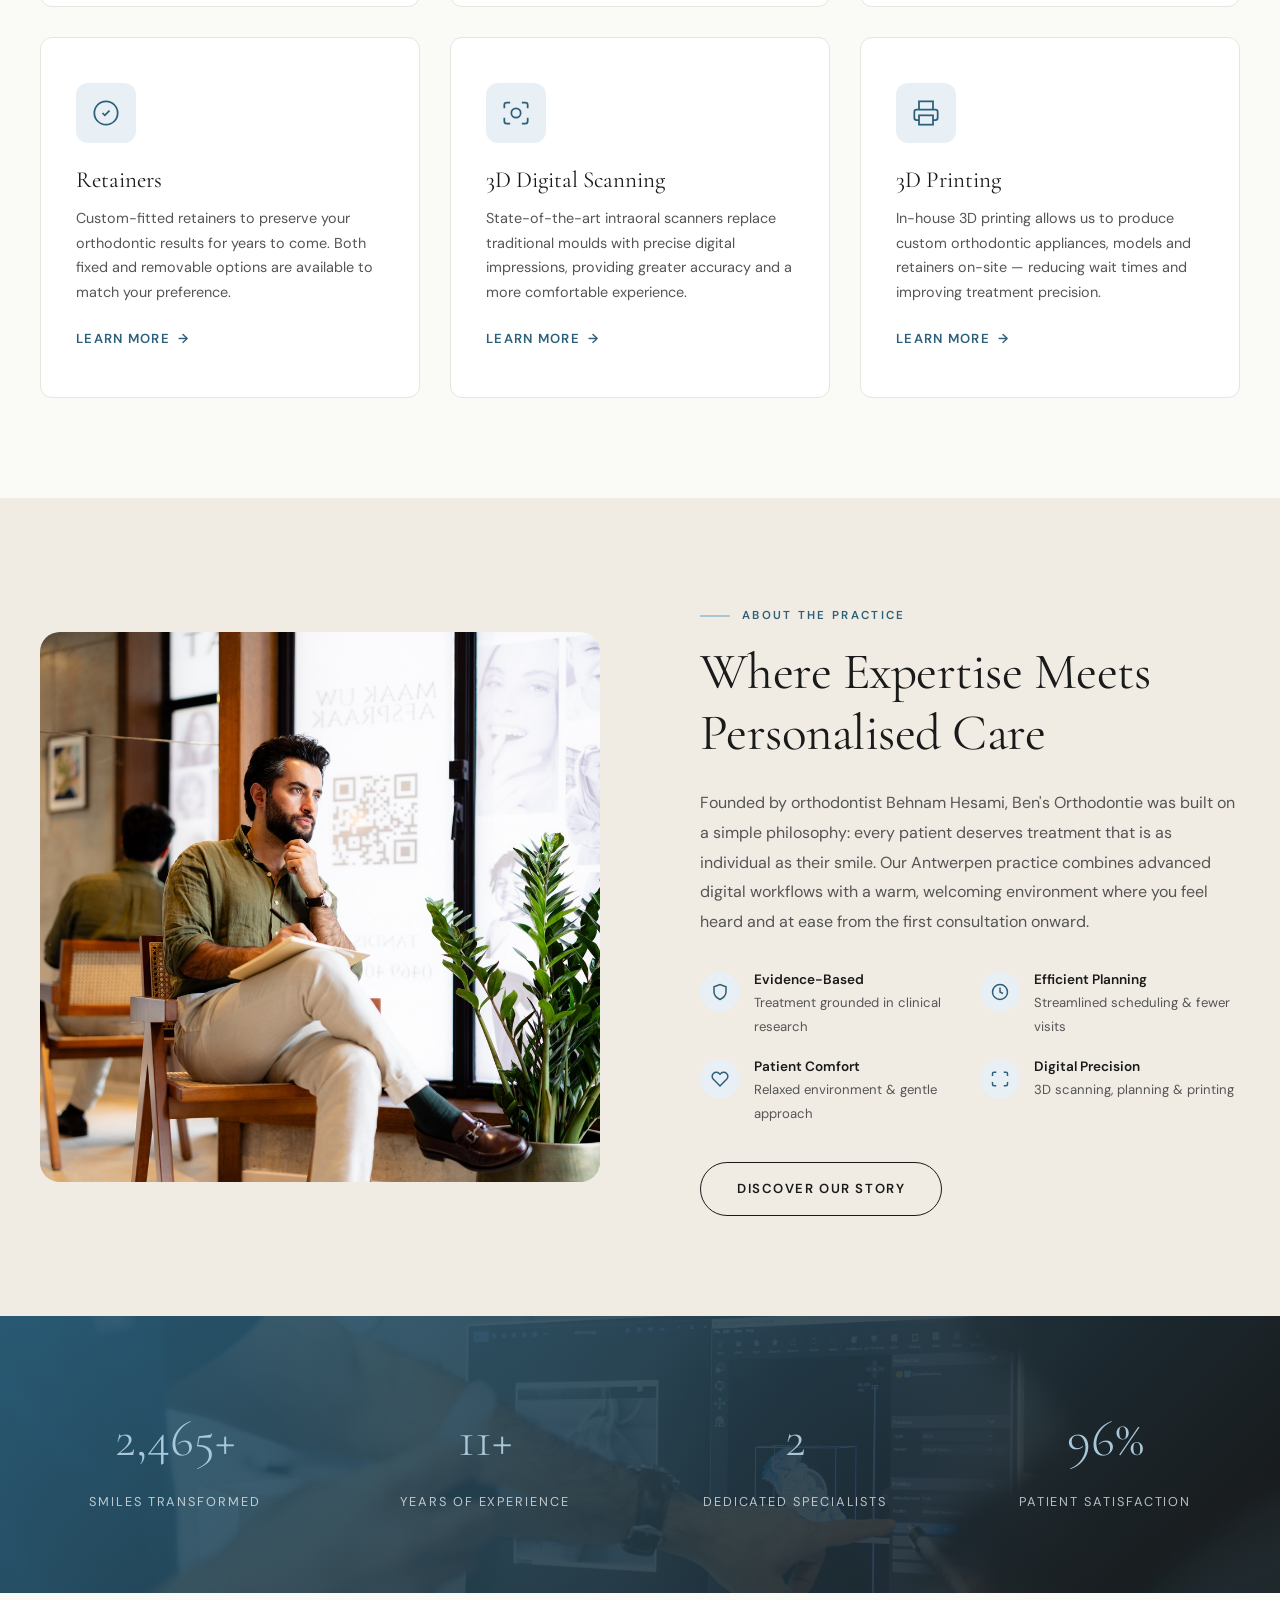
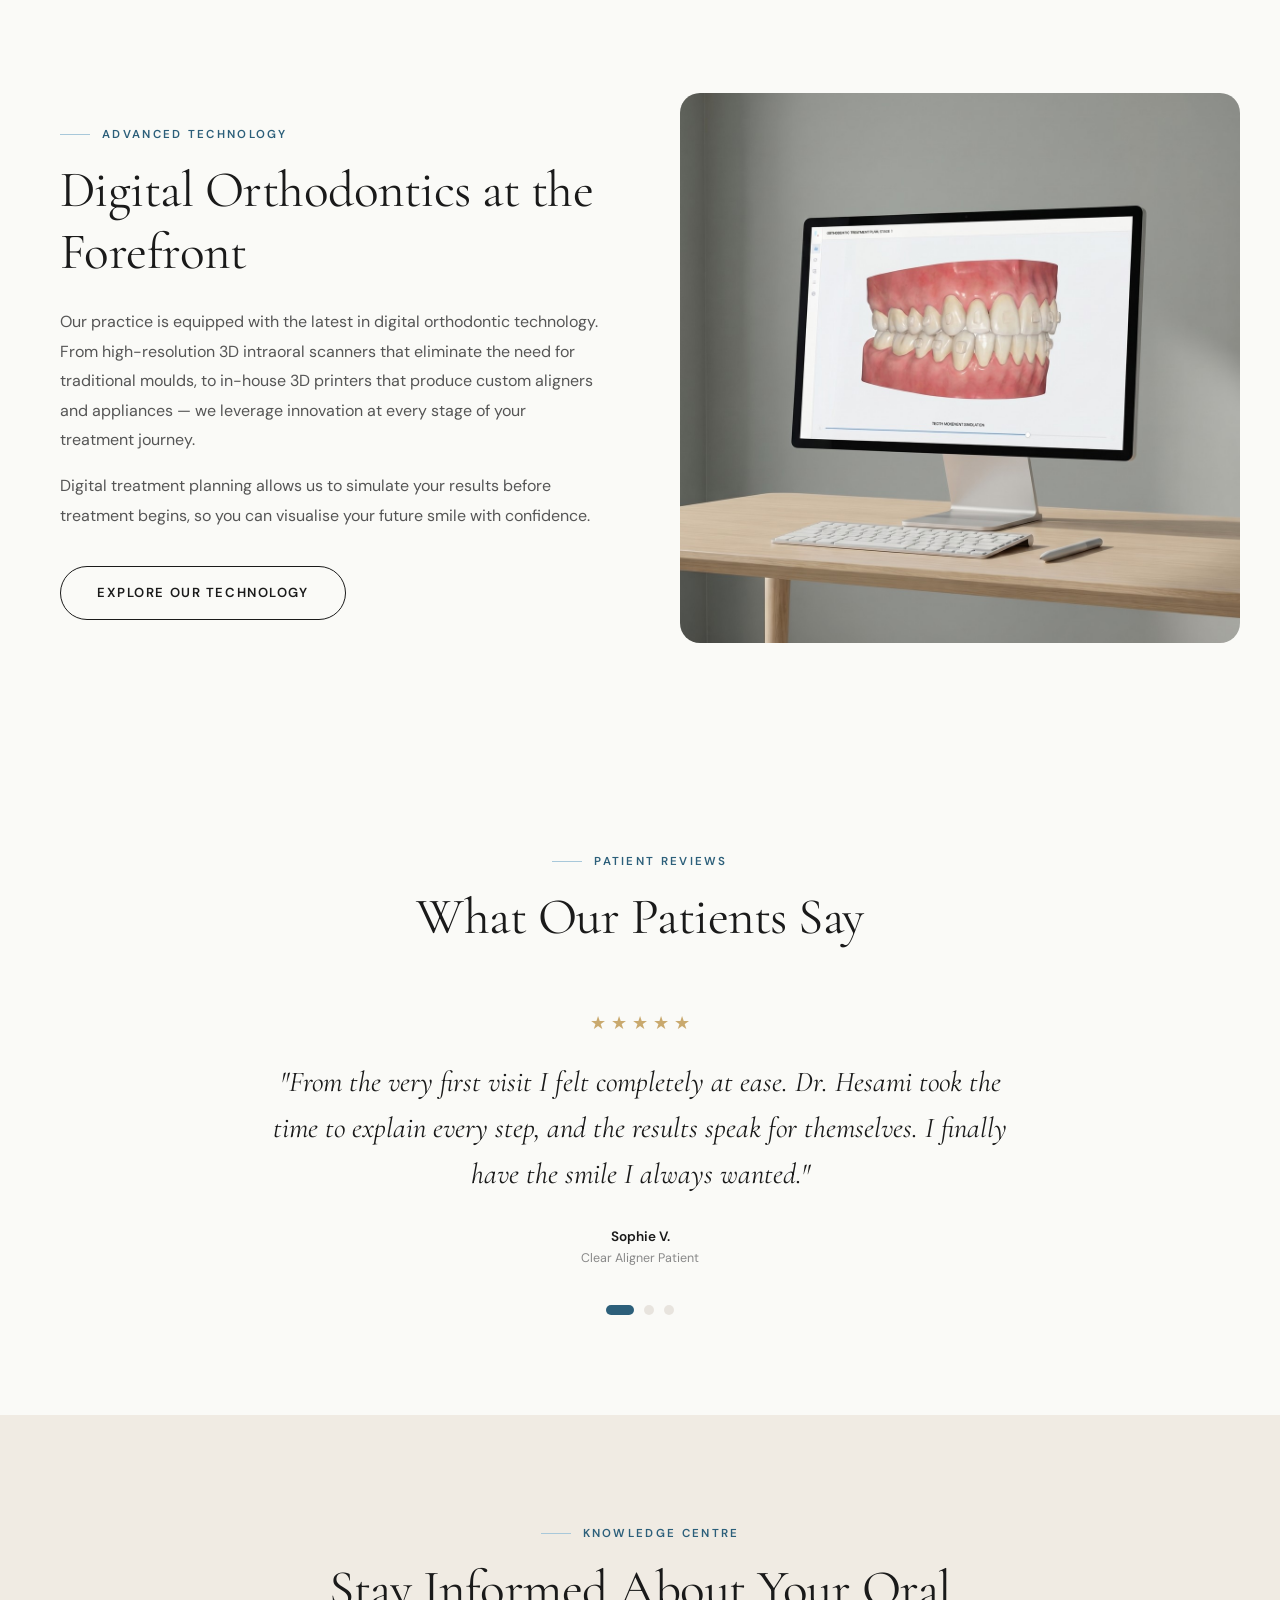
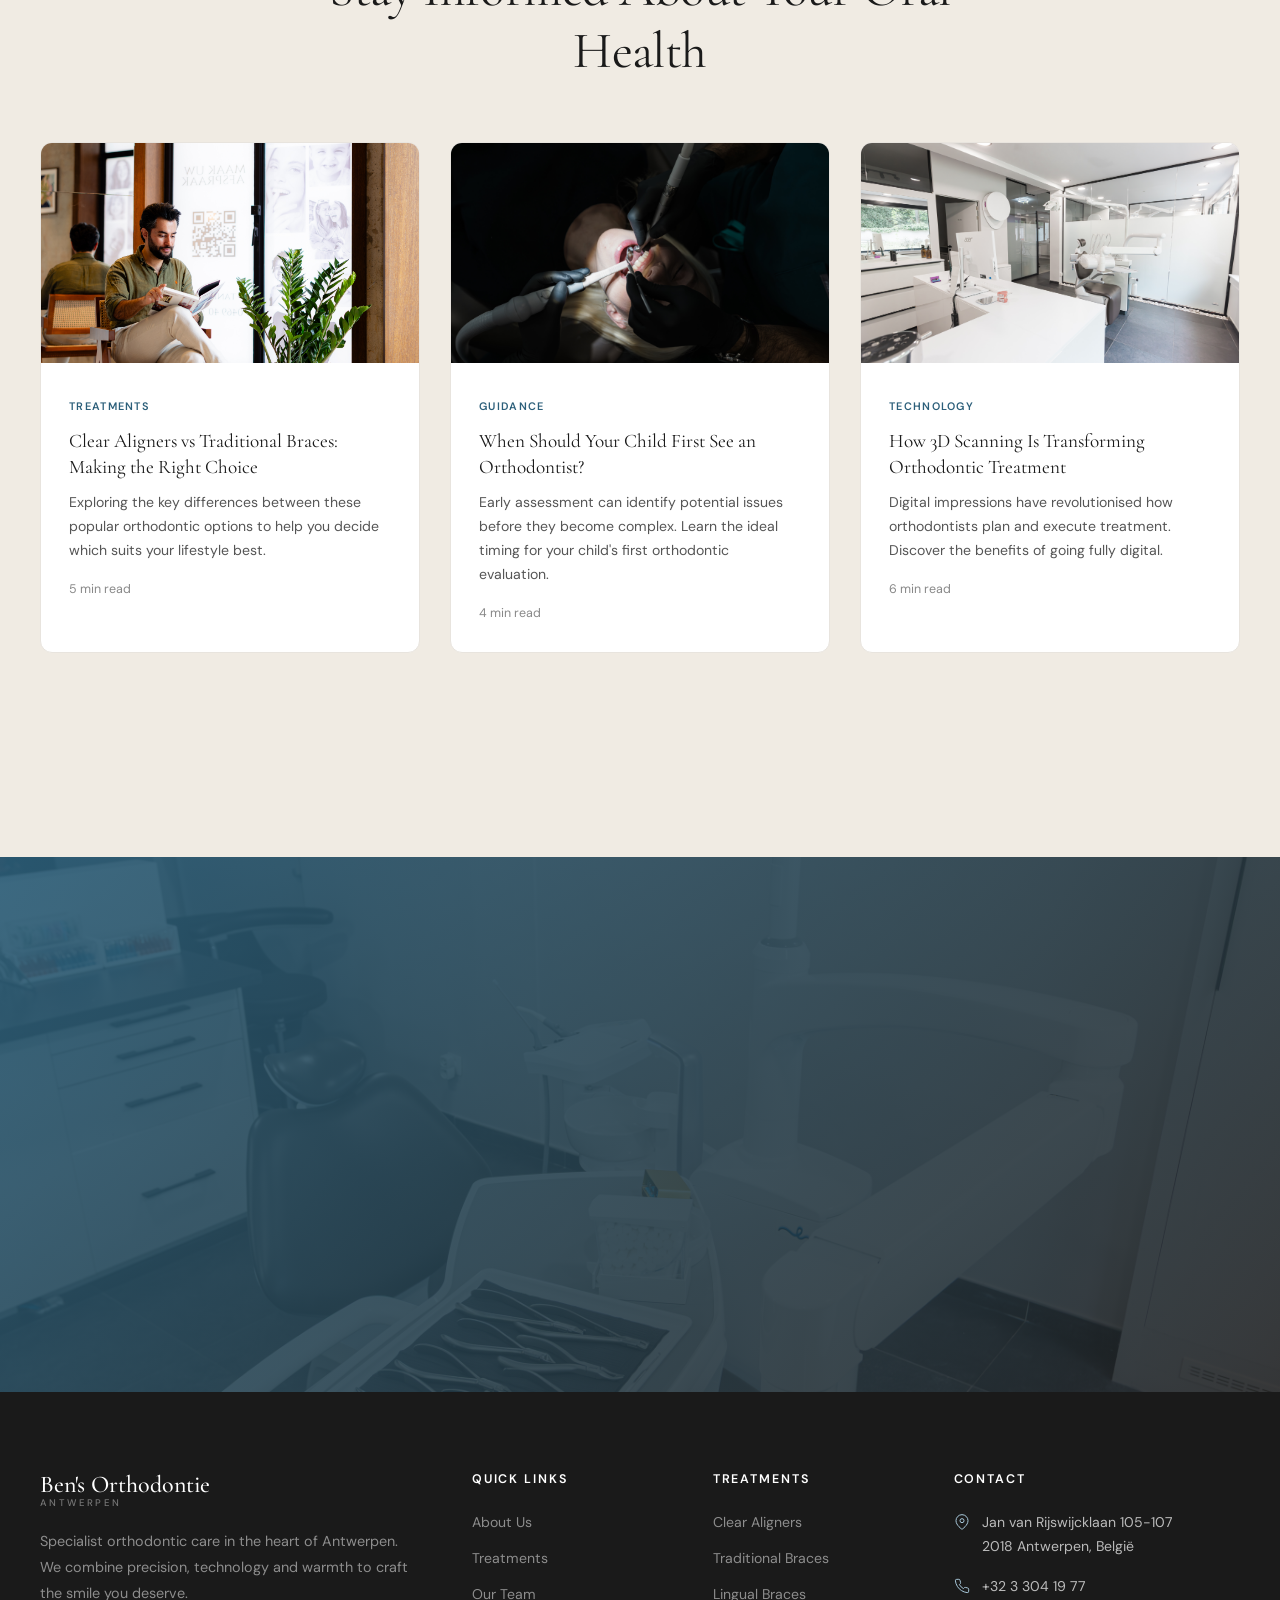
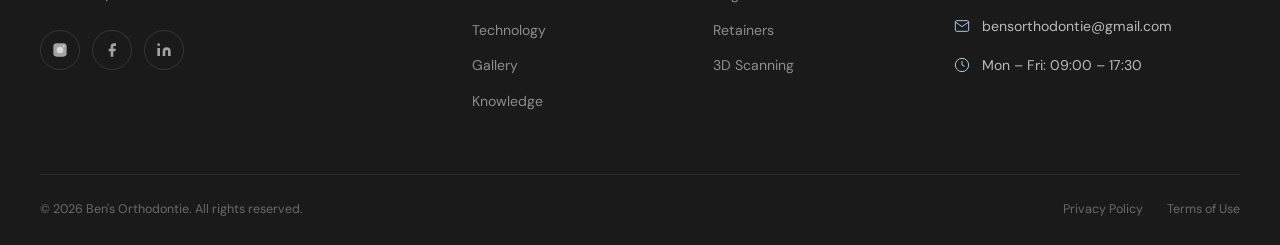
==== commit 430db53b: "Change home technology section image to 3D treatment simulation monitor Co-Authored-By: Claude Opus " ====
--- a/index.html
+++ b/index.html
@@ -276,7 +276,7 @@
     <div class="container">
       <div class="section-split reverse">
         <div class="about-image reveal-right">
-          <img data-photo="home-service-6" src="images/equipment-lab.jpg" alt="Advanced orthodontic technology at Ben's Orthodontie">
+          <img data-photo="home-tech" src="images/home-tech-sim.jpg" alt="3D digital orthodontic treatment simulation">
         </div>
         <div class="about-content reveal-left">
           <div class="section-label">
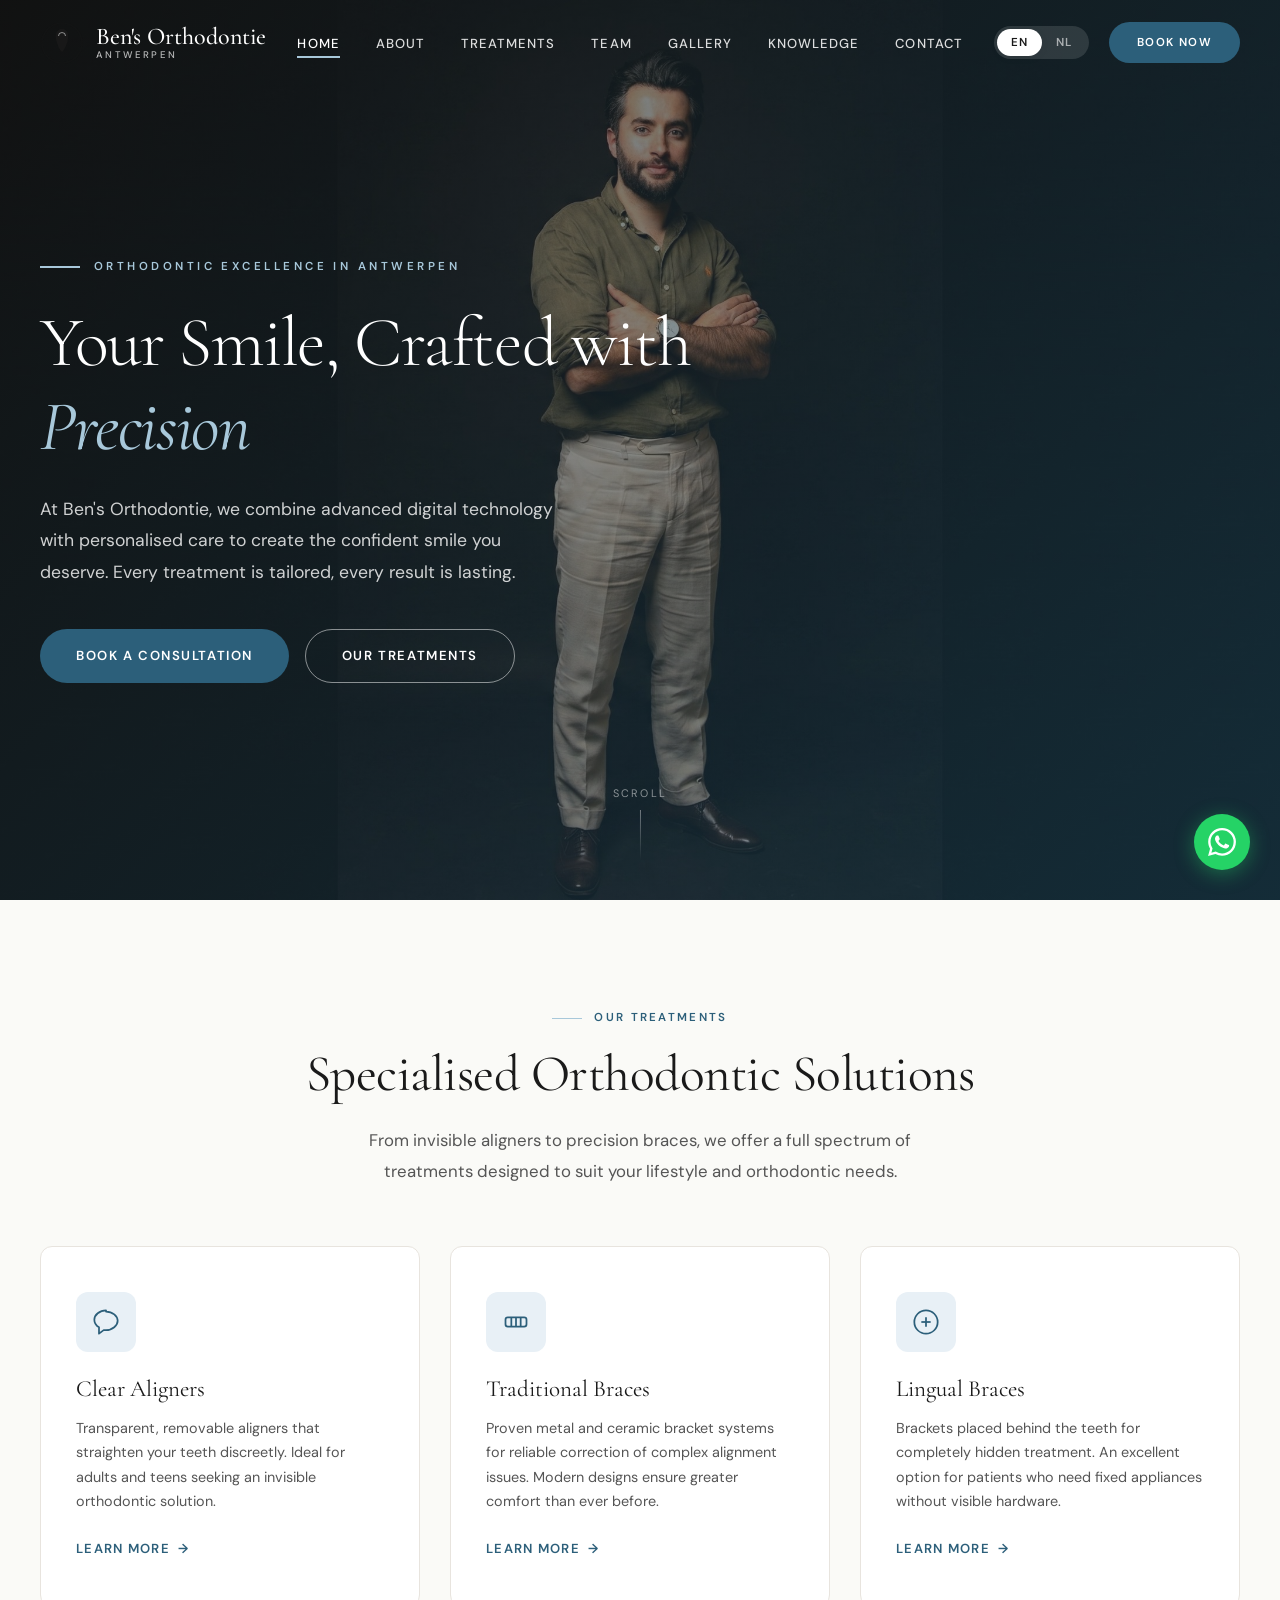
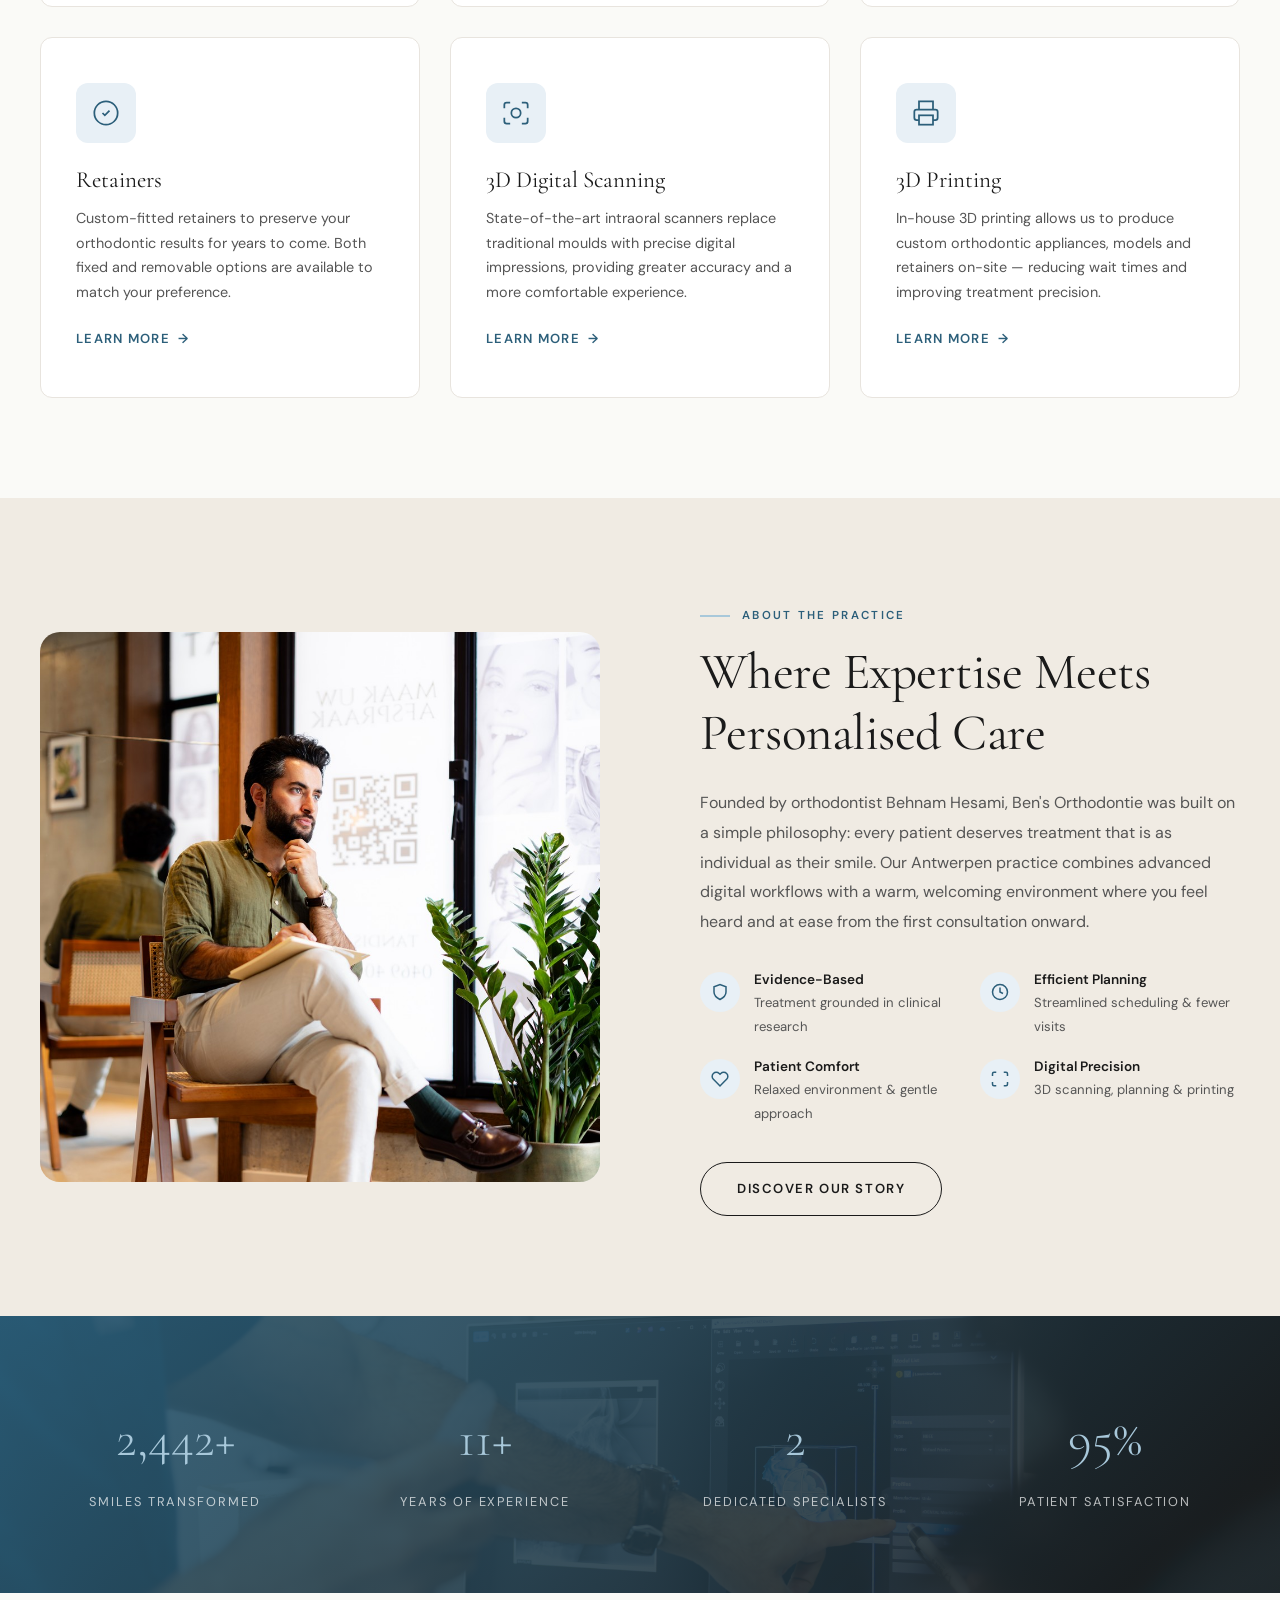
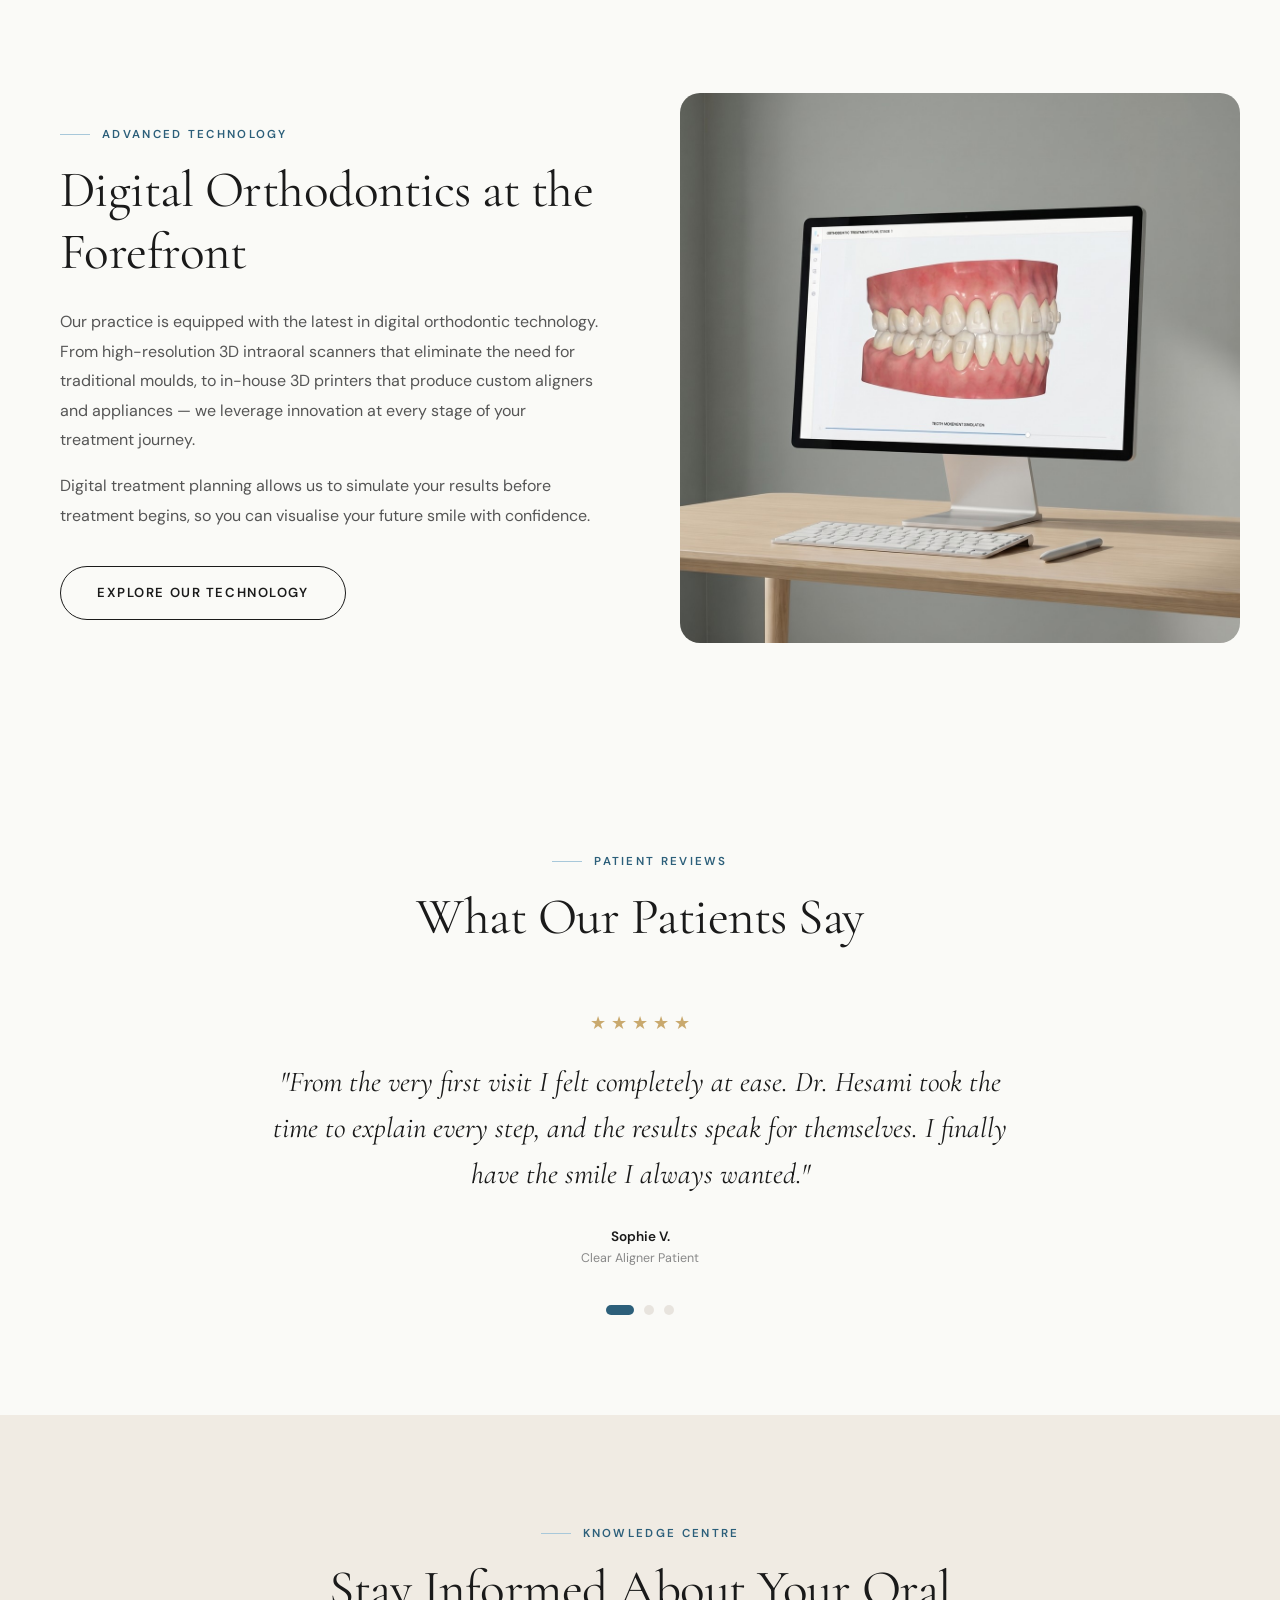
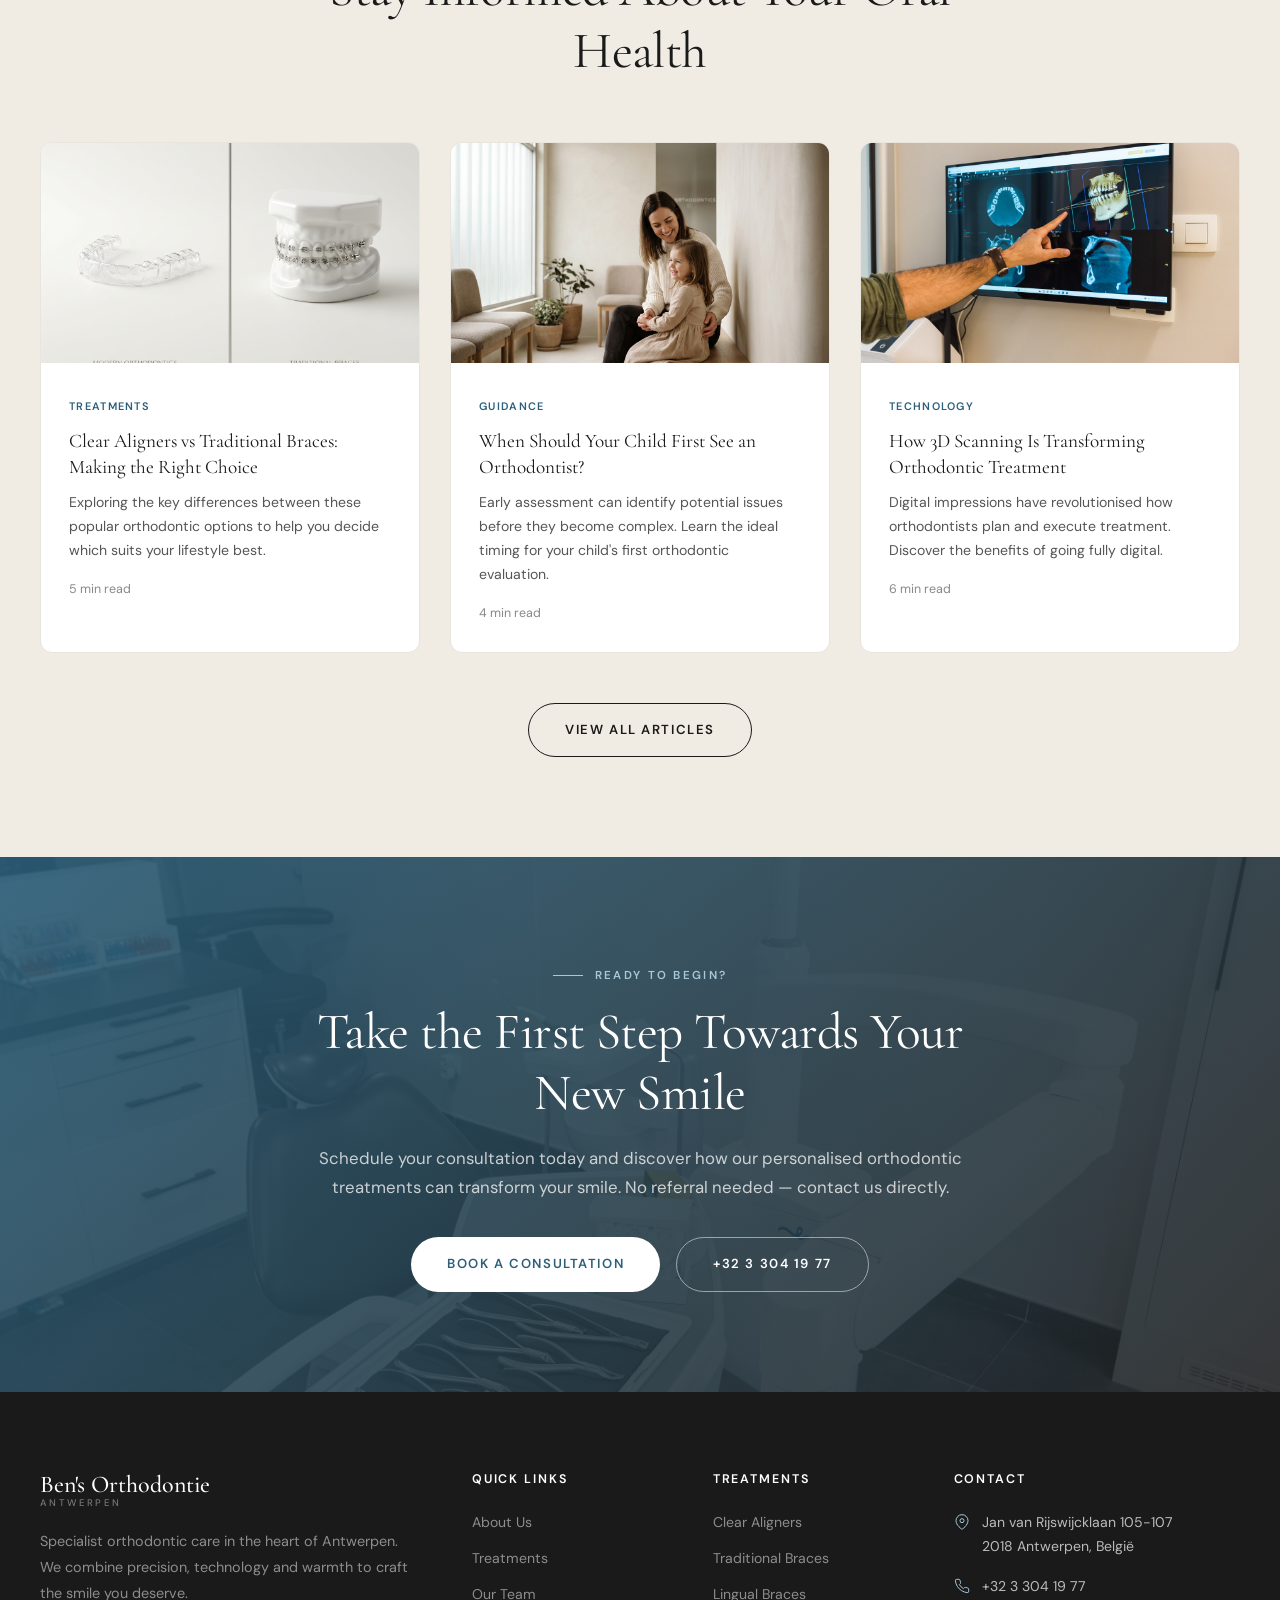
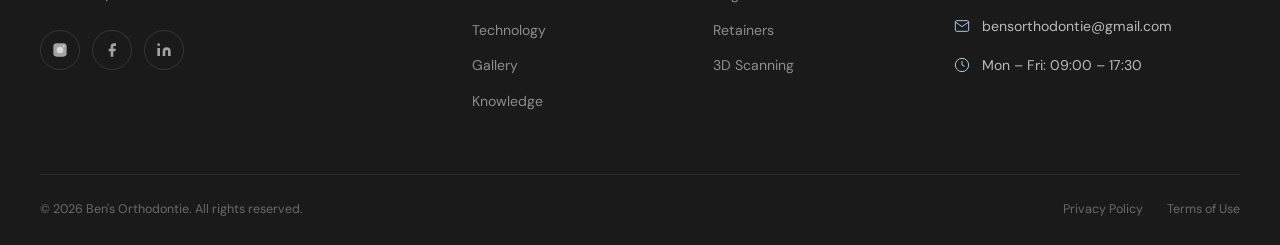
==== commit e9708a70: "Update home Knowledge preview: 3 new images (AI treatments/guidance + real 3D scan tech) Co-Authored" ====
--- a/index.html
+++ b/index.html
@@ -373,7 +373,7 @@
       <div class="blog-grid">
         <a href="blog.html" class="blog-card reveal stagger-1">
           <div class="blog-card-image">
-            <img src="images/doctor-scrubs.jpg" alt="Understanding clear aligners">
+            <img src="images/home-knowledge-treatments.jpg" alt="Clear aligners vs traditional braces">
           </div>
           <div class="blog-card-content">
             <div class="blog-card-tag"><span data-lang-en>Treatments</span><span data-lang-nl>Behandelingen</span></div>
@@ -387,7 +387,7 @@
 
         <a href="blog.html" class="blog-card reveal stagger-2">
           <div class="blog-card-image">
-            <img src="images/treatment-procedure.jpg" alt="Children's orthodontic care">
+            <img src="images/home-knowledge-guidance.jpg" alt="Child's first orthodontic visit">
           </div>
           <div class="blog-card-content">
             <div class="blog-card-tag"><span data-lang-en>Guidance</span><span data-lang-nl>Advies</span></div>
@@ -401,7 +401,7 @@
 
         <a href="blog.html" class="blog-card reveal stagger-3">
           <div class="blog-card-image">
-            <img src="images/gallery-5.jpg" alt="Digital orthodontics technology">
+            <img src="images/home-knowledge-tech.jpg" alt="3D scanning digital orthodontics">
           </div>
           <div class="blog-card-content">
             <div class="blog-card-tag"><span data-lang-en>Technology</span><span data-lang-nl>Technologie</span></div>
